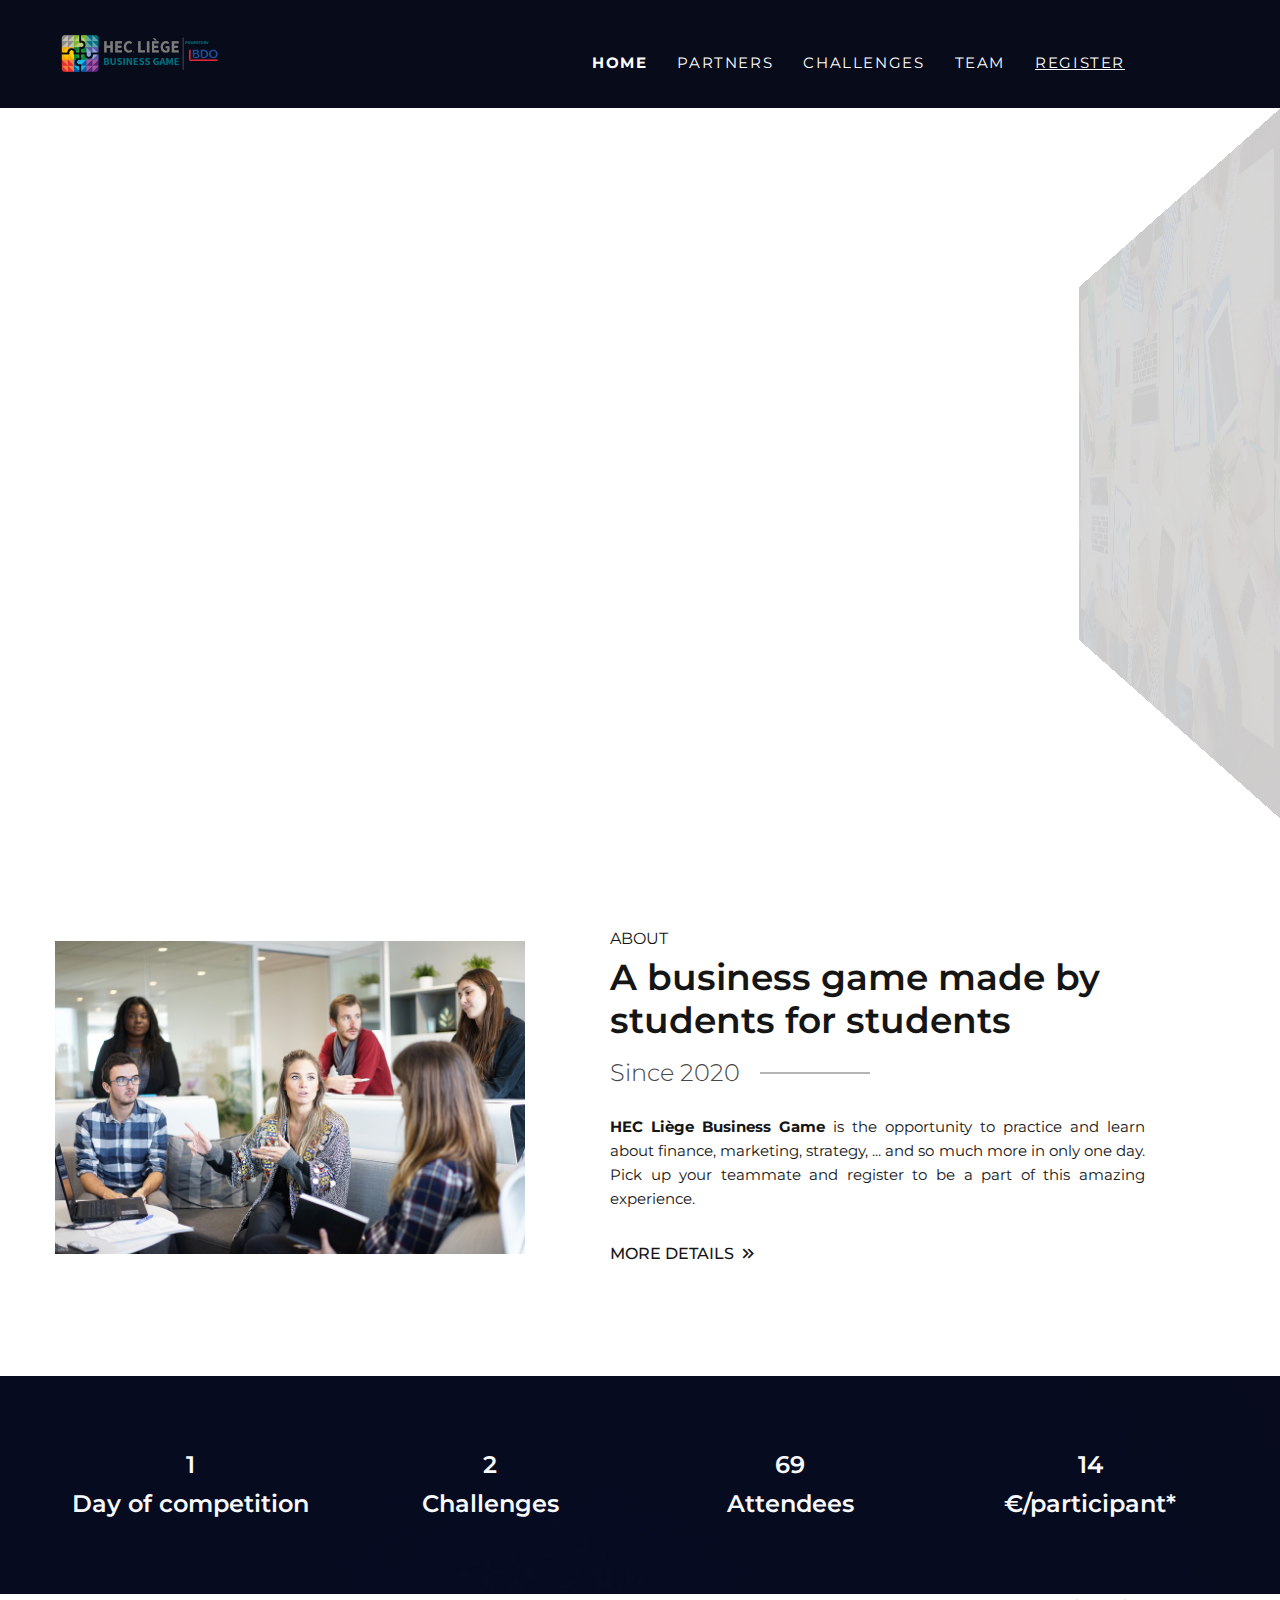
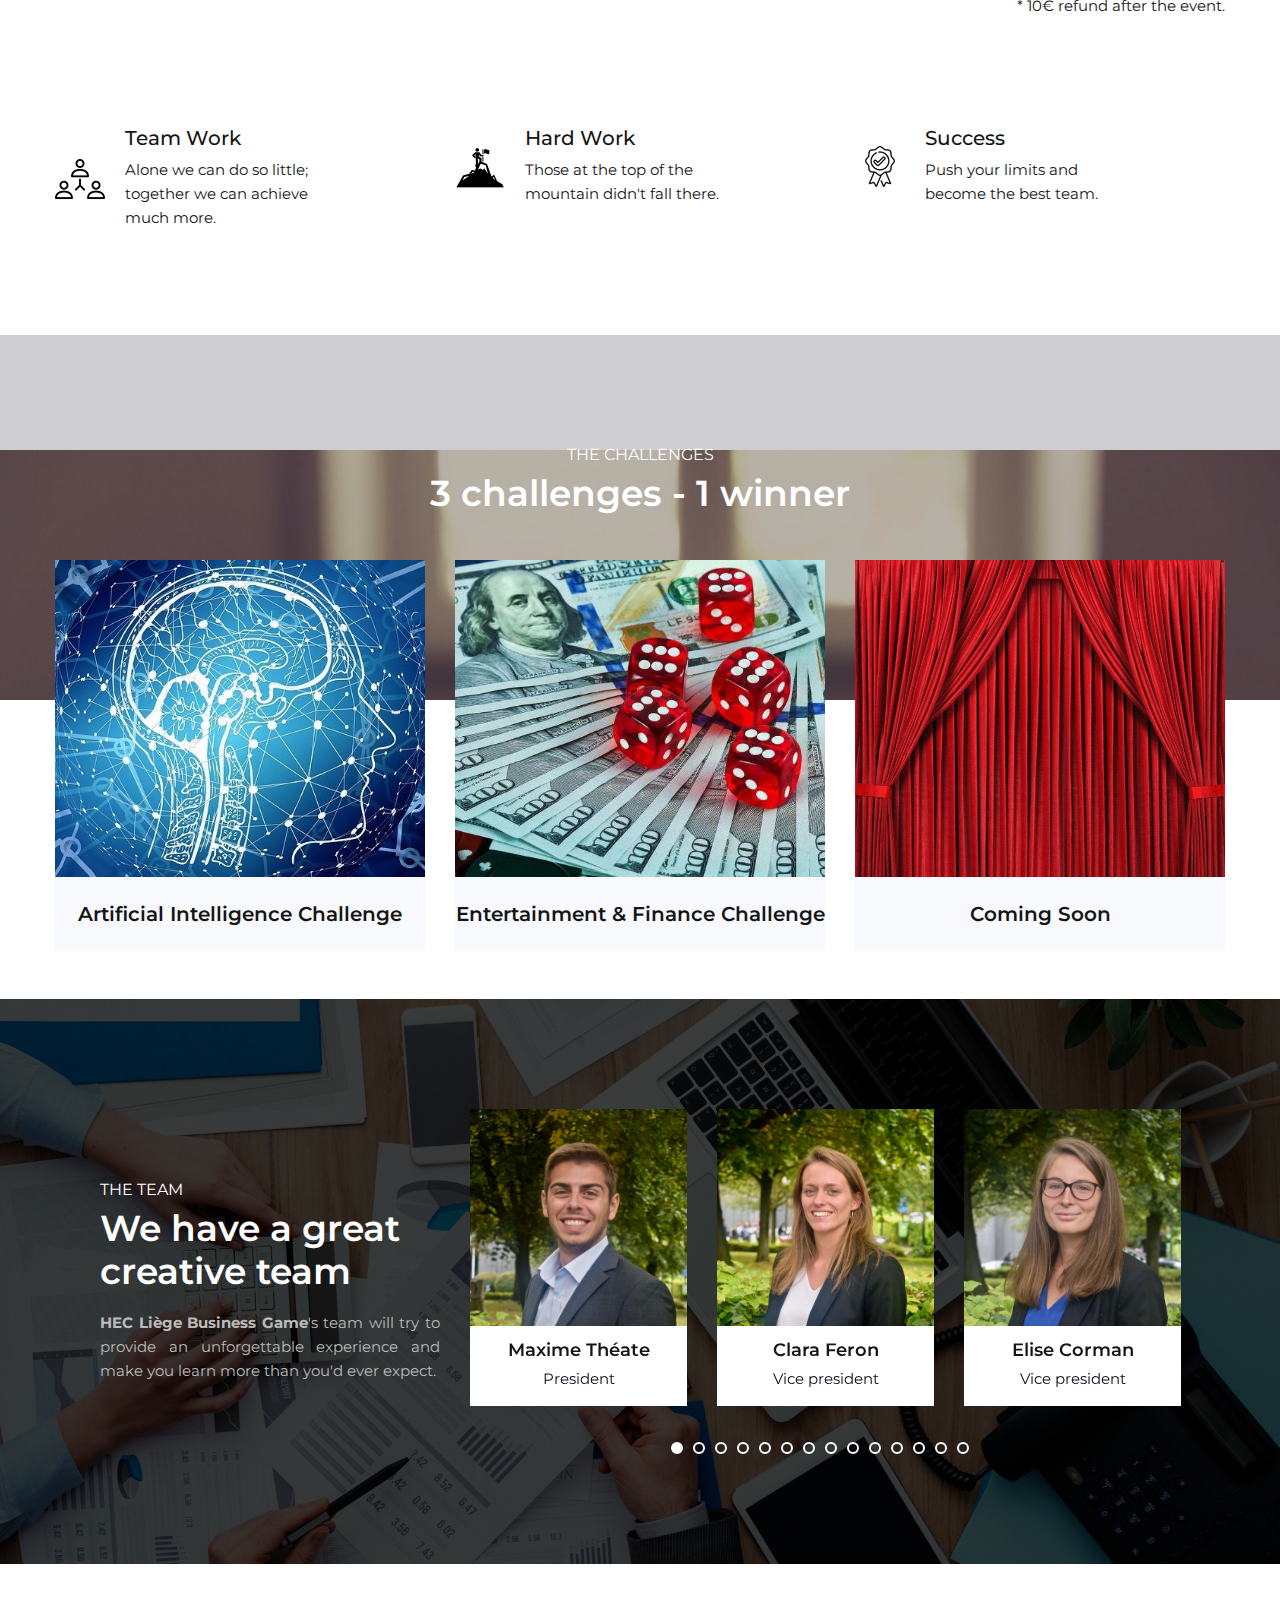
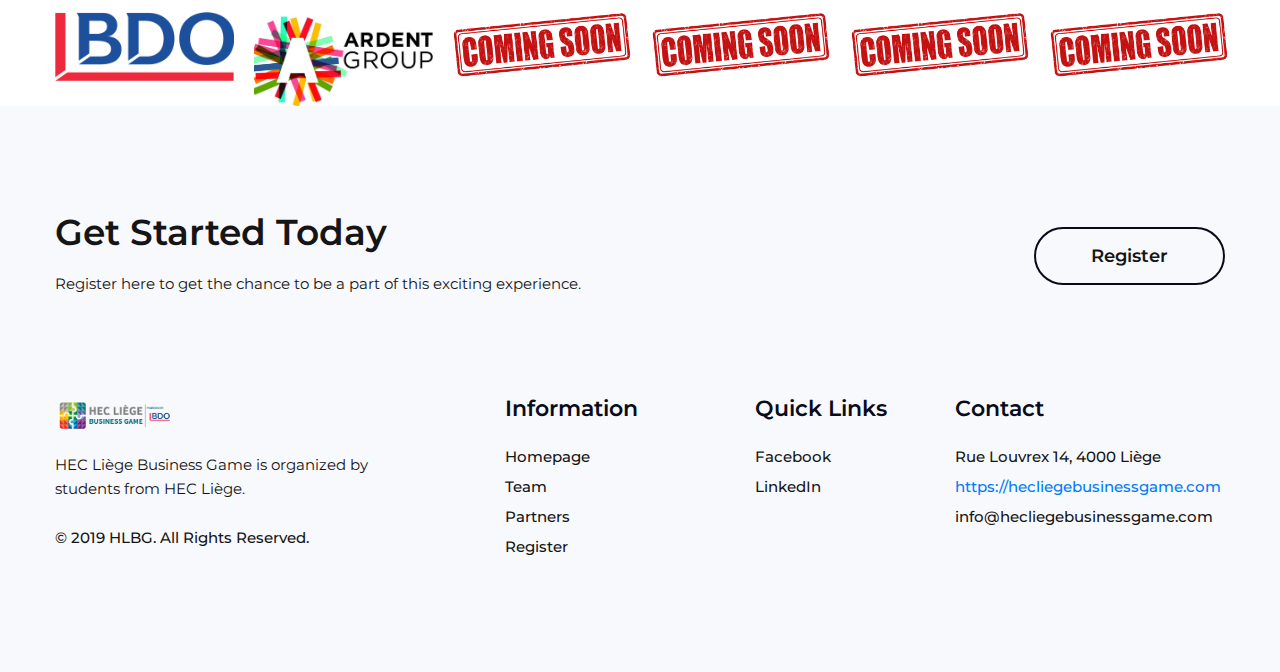
==== index.html @ faed9b4a "challenge added to homepage" ====
<!DOCTYPE html>
<html class="no-js" lang="zxx">

<head>
    <meta charset="utf-8">
    <meta http-equiv="X-UA-Compatible" content="IE=edge">
    <meta name="viewport" content="width=device-width, initial-scale=1.0"/>

    <title>HEC Liège Business Game</title>

    <!--== Favicon ==-->
    <link rel="shortcut icon" href="assets/img/favicon2.ico" type="image/x-icon"/>

    <!--== Google Fonts ==-->
    <link href="https://fonts.googleapis.com/css?family=Montserrat:300,400,400i,500,600,700" rel="stylesheet">

    <!--== All Animate CSS ==-->
    <link href="assets/css/animate.min.css" rel="stylesheet"/>
    <!--== All FontAwesome CSS ==-->
    <link href="assets/css/font-awesome.min.css" rel="stylesheet"/>
    <!--== All Material Icons CSS ==-->
    <link href="assets/css/materialdesignicons.min.css" rel="stylesheet"/>
    <!--== All Helper CSS ==-->
    <link href="assets/css/helper.min.css" rel="stylesheet"/>
    <!--== All Revolution CSS ==-->
    <link href="assets/css/settings.css" rel="stylesheet"/>
    <!--== All Slicknav CSS ==-->
    <link href="assets/css/slicknav.min.css" rel="stylesheet"/>
    <!--== All Timeline CSS ==-->
    <link href="assets/css/timeline.css" rel="stylesheet"/>
    <!--== All Slick Slider CSS ==-->
    <link href="assets/css/slick.min.css" rel="stylesheet"/>
    <!--== All BootStrap CSS ==-->
    <link href="assets/css/bootstrap.min.css" rel="stylesheet"/>
    <!--== Main Style CSS ==-->
    <link href="assets/css/style.min.css" rel="stylesheet"/>

    <!--[if lt IE 9]>
    <script src="//oss.maxcdn.com/html5shiv/3.7.2/html5shiv.min.js"></script>
    <script src="//oss.maxcdn.com/respond/1.4.2/respond.min.js"></script>
    <![endif]-->


</head>

<body>

<!--== Start Header Area Wrapper ==-->
<header class="header-area">
    <div class="container">
        <div class="row align-items-center">
            <div class="col-8 col-lg-2">
                <!-- Start Logo Area -->
                <div class="logo-area">
                    <a href="index.html"><img src="assets/img/hec.png" alt="HLBG-Logo"></a>
                </div>
                <!-- End Logo Area -->
            </div>

            <div class="col-lg-9 d-none d-lg-block">
                <!-- Start Navigation Area -->
                <div class="navigation-area mt-lg-3">
                    <ul class="main-menu nav">
                        <li class=""><a href="index.html"><strong>Home</strong></a>
                        </li>
                        <li class=""><a href="partners.html">Partners</a>
                        </li>
                        <li class=""><a href="challenges.html">Challenges</a>
                        </li>
                        <li class=""><a href="team.html">Team</a>
                        </li>
                        <li><a href="contact.html" ><u>Register</u></a></li>
                    </ul>
                </div>
                <!-- End Navigation Area -->
            </div>

            <div class="">
                 <!-- Start Header Action Area -->
                 <div class="header-action mt-lg-3 text-right">
                        <button class="btn-menu d-lg-none"><i class="fa fa-bars"></i></button>
                    </div>
                    <!-- End Header Action Area -->
           
            </div>
        </div>
    </div>
</header>
<!--== End Header Area Wrapper ==-->

<!--== Start Slider Area Wrapper ==-->
<div class="slider-area-wrapper">
    <div id="rev_slider_11_1_wrapper" class="rev_slider_wrapper fullwidthbanner-container" data-alias="business-classic"
         data-source="gallery">
        <div id="rev_slider_11_1" class="rev_slider fullwidthabanner" data-version="5.4.7">
            <ul>
                <!-- SLIDE  -->
                <li data-index="rs-27" data-transition="random-premium" data-slotamount="default" data-hideafterloop="0"
                    data-hideslideonmobile="off" data-easein="default" data-easeout="default" data-masterspeed="default"
                    data-thumb="assets/img/slider/01_thumb.jpg" data-rotate="0" data-saveperformance="off"
                    data-title="Slide">
                    <!-- MAIN IMAGE -->
                    <img src="assets/img/teamwork.jpg" alt="HLBG" data-bgposition="center center" data-bgfit="cover"
                         data-bgrepeat="no-repeat" data-bgparallax="15" class="rev-slidebg" data-no-retina>
                    <!-- LAYERS -->

                    <!-- LAYER NR. 1 -->
                    <div class="tp-caption tp-resizeme slide-heading text-white" data-x="['left','left','left','left']"
                         data-hoffset="['135','135','40','40']" data-y="['top','top','top','top']"
                         data-voffset="['250','204','200','201']" data-fontsize="['60','60','50','30']"
                         data-fontweight="['600']" data-lineheight="['70','70','60','40']"
                         data-width="['650','650','600','320']" data-height="none" data-whitespace="normal"
                         data-type="text" data-responsive_offset="on"
                         data-frames='[{"delay":10,"split":"lines","splitdelay":0.1,"speed":600,"split_direction":"forward","frame":"0","from":"x:50px;opacity:0;","to":"o:1;","ease":"Power3.easeInOut"},{"delay":"wait","speed":300,"frame":"999","to":"auto:auto;","ease":"Power3.easeInOut"}]'
                         data-textAlign="['left']">
                        HEC LIEGE BUSINESS GAME
                    </div>


                    <!-- LAYER NR. 2 -->

                    <div class="tp-caption tp-resizeme slide-txt text-white" data-x="['left','left','left','left']"
                    data-hoffset="['135','135','40','40']" data-y="['top','top','top','top']"
                    data-voffset="['400','370','370','300']" data-fontsize="['16','20','20','20']"
                    data-fontweight="['400','400','400','400']" data-width="['600','600','600','320']"
                    data-height="none" data-whitespace="normal" data-visibility="['on','on','on','on']"
                    data-type="text" data-responsive_offset="on"
                    data-frames='[{"delay":360,"split":"lines","splitdelay":0.1,"speed":500,"split_direction":"forward","frame":"0","from":"y:50px;opacity:0;","to":"o:1;","ease":"Power3.easeInOut"},{"delay":"wait","speed":300,"frame":"999","to":"opacity:0;","ease":"Power3.easeInOut"}]'
                    data-textAlign="['inherit','inherit','inherit','inherit']" data-paddingtop="[0,0,0,0]"
                    data-paddingright="[0,0,0,0]" data-paddingbottom="[0,0,0,0]" data-paddingleft="[0,0,0,0]">
                    <h4 class="text-white"> February 15th, 2020 </br> Rue Louvrex 14, 4000 Liège</h4>
                    </div>

                    <!-- LAYER NR. 3 -->
                    <div class="tp-caption Button-Outline-Secondary rev-btn" data-x="['left','left','left','left']"
                        data-hoffset="['135','135','45','40']" data-y="['top','top','top','top']"
                        data-voffset="['490','470','490','465']" data-width="none" data-height="none"
                        data-whitespace="nowrap" data-type="button" data-responsive_offset="on" data-responsive="off"
                        data-frames='[{"delay":650,"speed":500,"frame":"0","from":"y:50px;opacity:0;","to":"o:1;","ease":"Power3.easeInOut"},{"delay":"wait","speed":300,"frame":"999","to":"auto:auto;","ease":"Power3.easeInOut"},{"frame":"hover","speed":"350","ease":"Linear.easeNone","to":"o:1;rX:0;rY:0;rZ:0;z:0;","style":"c:rgba(255,255,255,1);bg:rgb(8, 11, 26);"}]'
                        data-textAlign="['center','center','center','center']" data-paddingtop="[0,0,0,0]"
                        data-paddingright="[40,40,40,30]" data-paddingbottom="[0,0,0,0]"
                        data-paddingleft="[40,40,40,30]"><a href="#about" class="stretched-link"></a>Learn More
                   </div>
            </li>

                <!-- SLIDE  -->
                <li data-index="rs-28" data-transition="slidingoverlayvertical,slidingoverlayleft,slideoverup"
                    data-slotamount="default,default,default" data-hideafterloop="0" data-hideslideonmobile="off"
                    data-easein="default,default,default" data-easeout="default,default,default"
                    data-masterspeed="default,default,default" data-thumb="assets/img/slider/02_thumb.jpg"
                    data-rotate="0,0,0" data-saveperformance="off" data-title="Slide">
                    <!-- MAIN IMAGE -->
                    <img src="assets/img/teamwork2.jpg" alt="HLBG" data-bgposition="center center" data-bgfit="cover"
                         data-bgrepeat="no-repeat" data-bgparallax="15" class="rev-slidebg" data-no-retina>

                    <!-- LAYER NR. 4 -->
                    <div class="tp-caption tp-resizeme slide-heading text-white" data-x="['left','left','left','left']"
                         data-hoffset="['135','135','40','40']" data-y="['top','top','top','top']"
                         data-voffset="['250','204','200','201']" data-fontsize="['60','60','50','30']"
                         data-fontweight="['600']" data-lineheight="['70','70','60','40']"
                         data-width="['650','650','600','320']" data-height="none" data-whitespace="normal"
                         data-type="text" data-responsive_offset="on"
                         data-frames='[{"delay":10,"split":"chars","splitdelay":0.1,"speed":1000,"split_direction":"forward","frame":"0","from":"x:-50px;opacity:0;","to":"o:1;","ease":"Power4.easeInOut"},{"delay":"wait","speed":300,"frame":"999","to":"auto:auto;","ease":"Power3.easeInOut"}]'
                         data-textAlign="['left']">
                        LEARNING <br> BY DOING
                    </div>

                    <!-- LAYER NR. 5 -->

                    <div class="tp-caption tp-resizeme slide-txt text-white" data-x="['left','left','left','left']"
                    data-hoffset="['135','135','40','40']" data-y="['top','top','top','top']"
                    data-voffset="['400','370','370','300']" data-fontsize="['16','20','20','20']"
                    data-fontweight="['400','400','400','400']" data-width="['600','600','600','320']"
                    data-height="none" data-whitespace="normal" data-visibility="['on','on','on','on']"
                    data-type="text" data-responsive_offset="on"
                    data-frames='[{"delay":360,"split":"lines","splitdelay":0.1,"speed":500,"split_direction":"forward","frame":"0","from":"y:50px;opacity:0;","to":"o:1;","ease":"Power3.easeInOut"},{"delay":"wait","speed":300,"frame":"999","to":"opacity:0;","ease":"Power3.easeInOut"}]'
                    data-textAlign="['inherit','inherit','inherit','inherit']" data-paddingtop="[0,0,0,0]"
                    data-paddingright="[0,0,0,0]" data-paddingbottom="[0,0,0,0]" data-paddingleft="[0,0,0,0]">
                    <h4 class="text-white">1 day of competition </br>3 challenges</h4>
               </div>


                    <!-- LAYER NR. 6 -->
                    <div class="tp-caption Button-Outline-Secondary rev-btn" data-x="['left','left','left','left']"
                         data-hoffset="['135','135','45','40']" data-y="['top','top','top','top']"
                         data-voffset="['490','470','490','465']" data-width="none" data-height="none"
                         data-whitespace="nowrap" data-type="button" data-responsive_offset="on" data-responsive="off"
                         data-frames='[{"delay":650,"speed":500,"frame":"0","from":"y:50px;opacity:0;","to":"o:1;","ease":"Power3.easeInOut"},{"delay":"wait","speed":300,"frame":"999","to":"auto:auto;","ease":"Power3.easeInOut"},{"frame":"hover","speed":"350","ease":"Linear.easeNone","to":"o:1;rX:0;rY:0;rZ:0;z:0;","style":"c:rgba(255,255,255,1);bg:rgb(8, 11, 26);"}]'
                         data-textAlign="['center','center','center','center']" data-paddingtop="[0,0,0,0]"
                         data-paddingright="[40,40,40,30]" data-paddingbottom="[0,0,0,0]"
                         data-paddingleft="[40,40,40,30]"><a href="#about" class="stretched-link"></a>Learn More
                    </div>
                </li>
            </ul>
            <div class="tp-bannertimer tp-bottom"></div>
        </div>
    </div>
</div>
<!--== End Slider Area Wrapper ==-->

<span class="anchor" id="about"></span>
<div class="section"></div>


<!--== Start About Area Wrapper ==-->
<div class="about-area-wrapper sm-top">
    <div class="container">
        <div class="row align-items-lg-center">
            <div class="col-md-6 col-lg-5">
                <figure class="about-thumb">
                    <img src="assets/img/business.jpg" alt="HLBG-About"/>
                </figure>
            </div>

            <div class="col-md-6 col-lg-7">
                <div class="about-content" id="about">
                    <h6>ABOUT</h6>
                    <h2>A business game made by students for students</h2>
                    <span class="about-since">Since 2020</span>
                    <p align="justify"><strong>HEC Liège Business Game</strong> is the opportunity to practice and learn about finance, marketing, strategy, ... 
                    and so much more in only one day. Pick up your teammate and register to be a part of this amazing experience.
                    </p>
                    <a href="challenges.html" class="btn-about">MORE DETAILS <i class="mdi mdi-chevron-double-right"></i></a>
                </div>
            </div>
        </div>
    </div>
</div>
<!--== End About Area Wrapper ==-->

<!--== Start Fun Fact Area Wrapper ==-->
<div class="fun-fact-area sm-top parallax" data-parallax-speed="0.10" data-bg="assets/img/blue.jpg">
    <div class="container">
        <div class="row mtn-40">
            <div class="col-6 col-md-3 text-center">
                <div class="counter-item">
                    <h2 class="counter-number"><span class="counter">1</span></h2>
                    <h6 class="counter-txt">Day of competition</h6>
                </div>
            </div>

            <div class="col-6 col-md-3 text-center">
                <div class="counter-item">
                    <h2 class="counter-number"><span class="counter">3</span></h2>
                    <h6 class="counter-txt">Challenges</h6>
                </div>
            </div>

            <div class="col-6 col-md-3 text-center">
                <div class="counter-item">
                    <h2 class="counter-number"><span class="counter">100</span></h2>
                    <h6 class="counter-txt">Attendees</h6>
                </div>
            </div>


            <div class="col-6 col-md-3 text-center">
                <div class="counter-item">
                    <h2 class="counter-number"><span class="counter">20</span></h2>
                    <h6 class="counter-txt">€/participant*</h6>
                </div>
            </div>
        </div>
    </div>
</div>
<!--== End Fun Fact Area Wrapper ==-->

<div class="container">
    <div align="right">
* 10€ refund after the event.
    </div>
</div>


<!--== Start Feature Area Wrapper ==-->
<div class="feature-area-wrapper sm-top">
    <div class="container">
        <div class="row mtn-sm-60 mtn-md-5">
            <div class="col-md-4">
                <div class="icon-box-item">
                    <div class="icon-box__icon">
                        <img src="assets/img/feature/01.png" alt="HLBG-Feature"/>
                    </div>
                    <div class="icon-box__info">
                        <h5>Team Work</h5>
                        <p>Alone we can do so little; together we can achieve much more.</p>
                    </div>
                </div>
            </div>

            <div class="col-md-4">
                <div class="icon-box-item">
                    <div class="icon-box__icon">
                        <img src="assets/img/feature/04.png" alt="HLBG-Feature"/>
                    </div>
                    <div class="icon-box__info">
                        <h5>Hard Work</h5>
                        <p>Those at the top of the mountain didn't fall there.</p>
                    </div>
                </div>
            </div>

            <div class="col-md-4">
                <div class="icon-box-item">
                    <div class="icon-box__icon">
                        <img src="assets/img/feature/02.png" alt="HLBG-Feature"/>
                    </div>
                    <div class="icon-box__info">
                        <h5>Success</h5>
                        <p>Push your limits and become the best team.</p>
                    </div>
                </div>
            </div>
        </div>
    </div>
</div>
<!--== End Feature Area Wrapper ==-->

<!--== Start Service Area Wrapper ==-->
<div class="service-area-wrapper sm-top-wt mb-5">
    <div class="service-area-top parallax" data-parallax-speed="1" data-bg="assets/img/coffee.jpg">
        <div class="container">
            <div class="row">
                <div class="col-lg-9 col-xl-9 m-auto text-center">
                    <div class="section-title section-title--light">
                        <h6>THE CHALLENGES</h6>
                        <h2 class="mb-0">3 challenges - 1 winner</h2>
                    </div>
                </div>
            </div>
        </div>
    </div>

    <div class="service-content-area">
        <div class="container">
            <div class="row mtn-30">
                <div class="col-sm-6 col-lg-4">
                    <!-- Start Service Item -->
                    <div class="service-item">
                        <figure class="service-thumb">
                            <a href="challenges.html#strategy"><img src="assets/img/AI_h.jpg" alt="HLBG-Challenge"/></a>

                            <figcaption class="service-txt">
                                <h5>Artificial Intelligence Challenge</h5>
                            </figcaption>
                        </figure>
                        <div class="service-content">
                            <div class="service-content-inner">
                                <h5><a href="challenges.html#strategy" class="stretched-link"></a>Artificial Intelligence Challenge</h5>
                                <p>Powered by</p>
                                <img src="assets/img/brand-logo/bdo.png" alt="lux"/>
                            </div>
                        </div>
                    </div>
                    <!-- End Service Item -->
                </div>

                <div class="col-sm-6 col-lg-4">
                    <!-- Start Service Item -->
                    <div class="service-item">
                        <figure class="service-thumb">
                            <a href="challenges.html#social"><img src="assets/img/gambling_h.jpg" alt="HLBG-Challenge"/></a>

                            <figcaption class="service-txt">
                                <h5>Entertainment & Finance Challenge</h5>
                            </figcaption>
                        </figure>

                        <div class="service-content">
                            <div class="service-content-inner">
                                <h5><a href="challenges.html#social" class="stretched-link">Entertainment & Finance Challenge</a></h5>
                                <p>Powered by</p>
                                <img src="assets/img/brand-logo/ardent.jpg" alt="ardent"/>
                            </div>
                        </div>
                    </div>
                    <!-- End Service Item -->
                </div>

                <div class="col-sm-6 col-lg-4">
                    <!-- Start Service Item -->
                    <div class="service-item">
                        <figure class="service-thumb">
                            <a href="challenges.html#online"><img src="assets/img/comso.jpg" alt="HLBG-challenge"/></a>

                            <figcaption class="service-txt">
                                <h5>Coming Soon</h5>
                            </figcaption>
                        </figure>

                        <div class="service-content">
                            <div class="service-content-inner">
                                <h5><a href="challenges.html#online" class="stretched-link">Coming Soon</a></h5>
                                <p>Powered by</p>
                                <img src="assets/img/brand-logo/coming.png" alt="bdo"/>                         
                           </div>
                        </div>
                    </div>
                    <!-- End Service Item -->
                </div>
            </div>
        </div>
    </div>
</div>
<!--== End Service Area Wrapper ==-->

<!--== Start Team Area Wrapper ==-->
<div class="team-area-wrapper bg-img sp-y" data-bg="assets/img/team/team.jpg">
    <div class="container-fluid">
        <div class="row align-items-center">
            <div class="col-lg-4">
                <div class="section-title section-title--light mb-lg-0">
                    <h6>The team</h6>
                    <h2>We have a great <br>creative team</h2>
                    <p align="justify"><strong>HEC Liège Business Game</strong>'s team will try to provide an unforgettable experience
                        and make you learn more than you'd ever expect.
                    </p>
                </div>
            </div>

            <div class="col-lg-8">
                <div class="team-content-wrap slick-dots--light mtn-md-5">
                    <div class="team-mem-item">
                        <figure class="member-pic">
                            <img src="assets/img/team/maxime_.jpeg" alt="HLBG Team"/>
                        </figure>
                        <div class="member-info">
                            <h5><a href="team.html" class="stretched-link">Maxime Théate</a></h5>
                            <span class="designation">President</span>
                        </div>
                    </div>

                    <div class="team-mem-item">
                        <figure class="member-pic">
                            <img src="assets/img/team/clara_.jpeg" alt="HLBG Team"/>
                        </figure>
                        <div class="member-info">
                            <h5><a href="team.html" class="stretched-link">Clara Feron</a></h5>
                            <span class="designation">Vice president</span>
                        </div>
                    </div>

                    <div class="team-mem-item">
                        <figure class="member-pic">
                            <img src="assets/img/team/elise_.jpeg" alt="HLBG Team"/>
                        </figure>
                        <div class="member-info">
                            <h5><a href="team.html" class="stretched-link">Elise Corman</a></h5>
                            <span class="designation">Vice president</span>
                        </div>
                    </div>

                    <div class="team-mem-item">
                        <figure class="member-pic">
                            <img src="assets/img/team/thomas_h.png" alt="HLBG Team"/>
                        </figure>
                        <div class="member-info">
                            <h5><a href="team.html" class="stretched-link">Thomas Henin</a></h5>
                            <span class="designation">Finance</span>
                        </div>
                    </div>

                    <div class="team-mem-item">
                        <figure class="member-pic">
                            <img src="assets/img/team/margot.jpeg" alt="HLBG Team"/>
                        </figure>
                        <div class="member-info">
                            <h5><a href="team.html" class="stretched-link">Margot Dalimier</a></h5>
                            <span class="designation">Communication</span>
                        </div>
                    </div>

                    <div class="team-mem-item">
                        <figure class="member-pic">
                            <img src="assets/img/team/valentin_.jpeg" alt="HLBG Team"/>
                        </figure>
                        <div class="member-info">
                            <h5><a href="team.html" class="stretched-link">Valentin Goffin</a></h5>
                            <span class="designation">IT & Web Developer</span>
                        </div>
                    </div>

                    <div class="team-mem-item">
                        <figure class="member-pic">
                            <img src="assets/img/team/thomas_L_.jpeg" alt="HLBG Team"/>
                        </figure>
                        <div class="member-info">
                            <h5><a href="team.html" class="stretched-link">Thomas Leclercq</a></h5>
                            <span class="designation">Partners and Sponsoring</span>
                        </div>
                    </div>

                    <div class="team-mem-item">
                        <figure class="member-pic">
                            <img src="assets/img/team/alodie_.jpeg" alt="HLBG Team"/>
                        </figure>
                        <div class="member-info">
                            <h5><a href="team.html" class="stretched-link">Alodie Wintgens</a></h5>
                            <span class="designation">Legal</span>
                        </div>
                    </div>

                    <div class="team-mem-item">
                        <figure class="member-pic">
                            <img src="assets/img/team/flore.jpg" alt="HLBG Team"/>
                        </figure>
                        <div class="member-info">
                            <h5><a href="team.html" class="stretched-link">Flore Lambert</a></h5>
                            <span class="designation">Marketing</span>
                        </div>
                    </div>

                    <div class="team-mem-item">
                        <figure class="member-pic">
                            <img src="assets/img/team/victor_.jpeg" alt="HLBG Team"/>
                        </figure>
                        <div class="member-info">
                            <h5><a href="team.html" class="stretched-link">Victor Delecloz</a></h5>
                            <span class="designation">Artistic</span>
                        </div>
                    </div>


                    <div class="team-mem-item">
                        <figure class="member-pic">
                            <img src="assets/img/team/thomas_w_.jpeg" alt="HLBG Team"/>
                        </figure>
                        <div class="member-info">
                            <h5><a href="team.html" class="stretched-link">Thomas Wintgens</a></h5>
                            <span class="designation">Logistic</span>
                        </div>
                    </div>

                    <div class="team-mem-item">
                        <figure class="member-pic">
                            <img src="assets/img/team/marise.jpeg" alt="HLBG Team"/>
                        </figure>
                        <div class="member-info">
                            <h5><a href="team.html" class="stretched-link">Marise Habib</a></h5>
                            <span class="designation">Challenge</span>
                        </div>
                    </div>

                    <div class="team-mem-item">
                        <figure class="member-pic">
                            <img src="assets/img/team/leopold.png" alt="HLBG Team"/>
                        </figure>
                        <div class="member-info">
                            <h5><a href="team.html" class="stretched-link">Léopold Weerts</a></h5>
                            <span class="designation">Challenge</span>
                        </div>
                    </div>

                    <div class="team-mem-item">
                        <figure class="member-pic">
                            <img src="assets/img/team/elisa_.jpeg" alt="HLBG Team"/>
                        </figure>
                        <div class="member-info">
                            <h5><a href="team.html" class="stretched-link">Elisa Crepin</a></h5>
                            <span class="designation">Challenge</span>
                        </div>
                    </div>


                </div>
            </div>
        </div>
    </div>
</div>
<!--== End Team Area Wrapper ==-->



<!--== Start Brand Logo Area Wrapper ==-->
<div class="brand-logo-area mt-5">
    <div class="container">
        <div class="row">
            <div class="col-12">
                <div class="brand-logo-content slick-row-20">
                    <div class="brand-logo-item"style="margin:10px padding:20px">
                        <a href="partners.html"><img src="assets/img/brand-logo/bdo.png" alt="bcg"/></a>
                    </div>

                    <div class="brand-logo-item"style="margin:10px padding:20px">
                        <a href="partners.html"><img src="assets/img/brand-logo/ardent.jpg" alt="rolandberger"/></a>
                    </div>

                    <div class="brand-logo-item"style="margin:10px padding:20px">
                        <a href="partners.html"><img src="assets/img/brand-logo/coming.png" alt="lux"/></a>
                    </div>

                    <div class="brand-logo-item"style="margin:10px padding:20px">
                        <a href="partners.html"><img src="assets/img/brand-logo/coming.png" alt="deloitte"/></a>
                    </div>

                    <div class="brand-logo-item"style="margin:10px padding:20px">
                        <a href="partners.html"><img src="assets/img/brand-logo/coming.png" alt="bdo"/></a>
                    </div>

                    <div class="brand-logo-item"style="margin:10px padding:20px">
                        <a href="partners.html"><img src="assets/img/brand-logo/coming.png" alt="coca"/></a>
                    </div>
                </div>
            </div>
        </div>
    </div>
</div>
<!--== End Brand Logo Area Wrapper ==-->

<!--== Start Footer Area Wrapper ==-->
<footer class="footer-area sp-y">
    <div class="footer-top-wrap">
        <div class="container">
            <div class="footer-top-content">
                <div class="row align-items-center">
                    <div class="col-md-8 col-lg-6">
                        <h2>Get Started Today</h2>
                        <p>Register here to get the chance to be a part of this exciting experience.</p>
                    </div>
                    <div class="col-md-4 col-lg-6 text-md-right mt-sm-25">
                        <a href="contact.html" class="btn-outline">Register</a>
                    </div>
                </div>
            </div>
        </div>
    </div>

    <div class="footer-widget-area sm-top-wt">
        <div class="container">
            <div class="row mtn-40">
                <div class="col-lg-4 order-4 order-lg-0">
                    <div class="widget-item">
                        <div class="about-widget">
                            <a href="index.html"><img src="assets/img/hec.png" width="5000" alt="Logo"/></a>
                            <p>HEC Liège Business Game is organized by students from HEC Liège.</p>

                            <div class="copyright-txt">
                                <p>&copy; 2019 HLBG. All Rights Reserved.</p>
                            </div>
                        </div>
                    </div>
                </div>

                <div class="col-md-4 col-lg-2 ml-auto">
                    <div class="widget-item">
                        <h4 class="widget-title">Information</h4>
                        <div class="widget-body">
                            <ul class="widget-list">
                                <li><a href="index.html">Homepage</a></li>
                                <li><a href="team.html">Team</a></li>
                                <li><a href="partners.html">Partners</a></li>
                                <li><a href="contact.html">Register</a></li>
                            </ul>
                        </div>
                    </div>
                </div>

                <div class="col-md-4 col-lg-2 ml-auto">
                    <div class="widget-item">
                        <h4 class="widget-title">Quick Links</h4>
                        <div class="widget-body">
                            <ul class="widget-list">
                                <li><a href="https://www.facebook.com/HEC-Liège-Business-Game-104709364340009/">Facebook</a></li>
                                <li><a href="https://www.linkedin.com/company/hec-liège-business-game/">LinkedIn</a></li>
                            </ul>
                        </div>
                    </div>
                </div>

                <div class="col-md-4 col-lg-3">
                    <div class="widget-item">
                        <h4 class="widget-title">Contact</h4>
                        <div class="widget-body">
                            <address>
                                Rue Louvrex 14, 4000 Liège <br>
                                <a href ="https://hecliegebusinessgame.com">https://hecliegebusinessgame.com </a><br>
                                info@hecliegebusinessgame.com
                            </address>
                        </div>
                    </div>
                </div>
            </div>
        </div>
    </div>
</footer>
<!--== End Footer Area Wrapper ==-->

<!-- Scroll Top Button -->
<button class="btn-scroll-top"><i class="mdi mdi-chevron-up"></i></button>



<!-- Start Off Canvas Menu Wrapper -->
<aside class="off-canvas-wrapper off-canvas-menu">
    <div class="off-canvas-overlay"></div>
    <div class="off-canvas-inner">
        <!-- Start Off Canvas Header -->
        <div class="close-btn">
            <button class="btn-close"><i class="mdi mdi-close"></i></button>
        </div>

        <!-- Start Off Canvas Content -->
        <div class="off-canvas-content">
            <div class="res-mobile-menu">

            </div>
        </div>
    </div>
</aside>
<!-- End Off Canvas Menu Wrapper -->


<!--=======================Javascript============================-->
<script src="assets/js/modernizr-3.6.0.min.js"></script>
<script src="assets/js/jquery-3.3.1.min.js"></script>
<script src="assets/js/jquery-migrate-1.2.1.min.js"></script>
<script src="assets/js/popper.min.js"></script>
<script src="assets/js/plugins/bootstrap.min.js"></script>
<script src="assets/js/plugins/waypoint.min.js"></script>
<script src="assets/js/plugins/counterup.min.js"></script>
<script src="assets/js/plugins/instafeed.min.js"></script>
<script src="assets/js/plugins/jquery.appear.js"></script>
<script src="assets/js/plugins/jquery.slicknav.min.js"></script>
<script src="assets/js/plugins/parallax.min.js"></script>
<script src="assets/js/plugins/slick.min.js"></script>

<!--=== Active Js ===-->
<script src="assets/js/active.min.js"></script>

<!-- REVOLUTION JS FILES -->
<script src="assets/js/revslider/jquery.themepunch.tools.min.js"></script>
<script src="assets/js/revslider/jquery.themepunch.revolution.min.js"></script>


<!-- SLIDER REVOLUTION 5.0 EXTENSIONS  (Load Extensions only on Local File Systems !  The following part can be removed on Server for On Demand Loading) -->
<script src="assets/js/revslider/extensions/revolution.extension.actions.min.js"></script>
<script src="assets/js/revslider/extensions/revolution.extension.carousel.min.js"></script>
<script src="assets/js/revslider/extensions/revolution.extension.kenburn.min.js"></script>
<script src="assets/js/revslider/extensions/revolution.extension.layeranimation.min.js"></script>
<script src="assets/js/revslider/extensions/revolution.extension.migration.min.js"></script>
<script src="assets/js/revslider/extensions/revolution.extension.navigation.min.js"></script>
<script src="assets/js/revslider/extensions/revolution.extension.parallax.min.js"></script>
<script src="assets/js/revslider/extensions/revolution.extension.slideanims.min.js"></script>
<script src="assets/js/revslider/extensions/revolution.extension.video.min.js"></script>

<!--=== REVOLUTION JS ===-->
<script src="assets/js/revslider/rev-active.js"></script>

</body>

</html>
---- assets/css/helper.min.css ----
.mt-5{margin-top:5px}.mt-10{margin-top:10px}.mt-15{margin-top:15px}.mt-20{margin-top:20px}.mt-25{margin-top:25px}.mt-30{margin-top:30px}.mt-35{margin-top:35px}.mt-40{margin-top:40px}.mt-45{margin-top:45px}.mt-50{margin-top:50px}.mt-55{margin-top:55px}.mt-60{margin-top:60px}.mt-65{margin-top:65px}.mt-70{margin-top:70px}.mt-75{margin-top:75px}.mt-80{margin-top:80px}.mt-85{margin-top:85px}.mt-90{margin-top:90px}.mt-95{margin-top:95px}.mt-100{margin-top:100px}@media only screen and (max-width:767.98px){.mt-sm-5{margin-top:5px}}@media only screen and (max-width:767.98px){.mt-sm-10{margin-top:10px}}@media only screen and (max-width:767.98px){.mt-sm-15{margin-top:15px}}@media only screen and (max-width:767.98px){.mt-sm-20{margin-top:20px}}@media only screen and (max-width:767.98px){.mt-sm-25{margin-top:25px}}@media only screen and (max-width:767.98px){.mt-sm-30{margin-top:30px}}@media only screen and (max-width:767.98px){.mt-sm-35{margin-top:35px}}@media only screen and (max-width:767.98px){.mt-sm-40{margin-top:40px}}@media only screen and (max-width:767.98px){.mt-sm-45{margin-top:45px}}@media only screen and (max-width:767.98px){.mt-sm-50{margin-top:50px}}@media only screen and (max-width:767.98px){.mt-sm-55{margin-top:55px}}@media only screen and (max-width:767.98px){.mt-sm-60{margin-top:60px}}@media only screen and (max-width:767.98px){.mt-sm-65{margin-top:65px}}@media only screen and (max-width:767.98px){.mt-sm-70{margin-top:70px}}@media only screen and (max-width:767.98px){.mt-sm-75{margin-top:75px}}@media only screen and (max-width:767.98px){.mt-sm-80{margin-top:80px}}@media only screen and (max-width:767.98px){.mt-sm-85{margin-top:85px}}@media only screen and (max-width:767.98px){.mt-sm-90{margin-top:90px}}@media only screen and (max-width:767.98px){.mt-sm-95{margin-top:95px}}@media only screen and (max-width:767.98px){.mt-sm-100{margin-top:100px}}@media only screen and (min-width:768px) and (max-width:991.98px){.mt-md-5{margin-top:5px}}@media only screen and (min-width:768px) and (max-width:991.98px){.mt-md-10{margin-top:10px}}@media only screen and (min-width:768px) and (max-width:991.98px){.mt-md-15{margin-top:15px}}@media only screen and (min-width:768px) and (max-width:991.98px){.mt-md-20{margin-top:20px}}@media only screen and (min-width:768px) and (max-width:991.98px){.mt-md-25{margin-top:25px}}@media only screen and (min-width:768px) and (max-width:991.98px){.mt-md-30{margin-top:30px}}@media only screen and (min-width:768px) and (max-width:991.98px){.mt-md-35{margin-top:35px}}@media only screen and (min-width:768px) and (max-width:991.98px){.mt-md-40{margin-top:40px}}@media only screen and (min-width:768px) and (max-width:991.98px){.mt-md-45{margin-top:45px}}@media only screen and (min-width:768px) and (max-width:991.98px){.mt-md-50{margin-top:50px}}@media only screen and (min-width:768px) and (max-width:991.98px){.mt-md-55{margin-top:55px}}@media only screen and (min-width:768px) and (max-width:991.98px){.mt-md-60{margin-top:60px}}@media only screen and (min-width:768px) and (max-width:991.98px){.mt-md-65{margin-top:65px}}@media only screen and (min-width:768px) and (max-width:991.98px){.mt-md-70{margin-top:70px}}@media only screen and (min-width:768px) and (max-width:991.98px){.mt-md-75{margin-top:75px}}@media only screen and (min-width:768px) and (max-width:991.98px){.mt-md-80{margin-top:80px}}@media only screen and (min-width:768px) and (max-width:991.98px){.mt-md-85{margin-top:85px}}@media only screen and (min-width:768px) and (max-width:991.98px){.mt-md-90{margin-top:90px}}@media only screen and (min-width:768px) and (max-width:991.98px){.mt-md-95{margin-top:95px}}@media only screen and (min-width:768px) and (max-width:991.98px){.mt-md-100{margin-top:100px}}.mtn-5{margin-top:-5px}.mtn-10{margin-top:-10px}.mtn-15{margin-top:-15px}.mtn-20{margin-top:-20px}.mtn-25{margin-top:-25px}.mtn-30{margin-top:-30px}.mtn-35{margin-top:-35px}.mtn-40{margin-top:-40px}.mtn-45{margin-top:-45px}.mtn-50{margin-top:-50px}.mtn-55{margin-top:-55px}.mtn-60{margin-top:-60px}.mtn-65{margin-top:-65px}.mtn-70{margin-top:-70px}.mtn-75{margin-top:-75px}.mtn-80{margin-top:-80px}.mtn-85{margin-top:-85px}.mtn-90{margin-top:-90px}.mtn-95{margin-top:-95px}.mtn-100{margin-top:-100px}@media only screen and (max-width:767.98px){.mtn-sm-5{margin-top:-5px}}@media only screen and (max-width:767.98px){.mtn-sm-10{margin-top:-10px}}@media only screen and (max-width:767.98px){.mtn-sm-15{margin-top:-15px}}@media only screen and (max-width:767.98px){.mtn-sm-20{margin-top:-20px}}@media only screen and (max-width:767.98px){.mtn-sm-25{margin-top:-25px}}@media only screen and (max-width:767.98px){.mtn-sm-30{margin-top:-30px}}@media only screen and (max-width:767.98px){.mtn-sm-35{margin-top:-35px}}@media only screen and (max-width:767.98px){.mtn-sm-40{margin-top:-40px}}@media only screen and (max-width:767.98px){.mtn-sm-45{margin-top:-45px}}@media only screen and (max-width:767.98px){.mtn-sm-50{margin-top:-50px}}@media only screen and (max-width:767.98px){.mtn-sm-55{margin-top:-55px}}@media only screen and (max-width:767.98px){.mtn-sm-60{margin-top:-60px}}@media only screen and (max-width:767.98px){.mtn-sm-65{margin-top:-65px}}@media only screen and (max-width:767.98px){.mtn-sm-70{margin-top:-70px}}@media only screen and (max-width:767.98px){.mtn-sm-75{margin-top:-75px}}@media only screen and (max-width:767.98px){.mtn-sm-80{margin-top:-80px}}@media only screen and (max-width:767.98px){.mtn-sm-85{margin-top:-85px}}@media only screen and (max-width:767.98px){.mtn-sm-90{margin-top:-90px}}@media only screen and (max-width:767.98px){.mtn-sm-95{margin-top:-95px}}@media only screen and (max-width:767.98px){.mtn-sm-100{margin-top:-100px}}@media only screen and (min-width:768px) and (max-width:991.98px){.mtn-md-5{margin-top:-5px}}@media only screen and (min-width:768px) and (max-width:991.98px){.mtn-md-10{margin-top:-10px}}@media only screen and (min-width:768px) and (max-width:991.98px){.mtn-md-15{margin-top:-15px}}@media only screen and (min-width:768px) and (max-width:991.98px){.mtn-md-20{margin-top:-20px}}@media only screen and (min-width:768px) and (max-width:991.98px){.mtn-md-25{margin-top:-25px}}@media only screen and (min-width:768px) and (max-width:991.98px){.mtn-md-30{margin-top:-30px}}@media only screen and (min-width:768px) and (max-width:991.98px){.mtn-md-35{margin-top:-35px}}@media only screen and (min-width:768px) and (max-width:991.98px){.mtn-md-40{margin-top:-40px}}@media only screen and (min-width:768px) and (max-width:991.98px){.mtn-md-45{margin-top:-45px}}@media only screen and (min-width:768px) and (max-width:991.98px){.mtn-md-50{margin-top:-50px}}@media only screen and (min-width:768px) and (max-width:991.98px){.mtn-md-55{margin-top:-55px}}@media only screen and (min-width:768px) and (max-width:991.98px){.mtn-md-60{margin-top:-60px}}@media only screen and (min-width:768px) and (max-width:991.98px){.mtn-md-65{margin-top:-65px}}@media only screen and (min-width:768px) and (max-width:991.98px){.mtn-md-70{margin-top:-70px}}@media only screen and (min-width:768px) and (max-width:991.98px){.mtn-md-75{margin-top:-75px}}@media only screen and (min-width:768px) and (max-width:991.98px){.mtn-md-80{margin-top:-80px}}@media only screen and (min-width:768px) and (max-width:991.98px){.mtn-md-85{margin-top:-85px}}@media only screen and (min-width:768px) and (max-width:991.98px){.mtn-md-90{margin-top:-90px}}@media only screen and (min-width:768px) and (max-width:991.98px){.mtn-md-95{margin-top:-95px}}@media only screen and (min-width:768px) and (max-width:991.98px){.mtn-md-100{margin-top:-100px}}.mb-5{margin-bottom:5px}.mb-10{margin-bottom:10px}.mb-15{margin-bottom:15px}.mb-20{margin-bottom:20px}.mb-25{margin-bottom:25px}.mb-30{margin-bottom:30px}.mb-35{margin-bottom:35px}.mb-40{margin-bottom:40px}.mb-45{margin-bottom:45px}.mb-50{margin-bottom:50px}.mb-55{margin-bottom:55px}.mb-60{margin-bottom:60px}.mb-65{margin-bottom:65px}.mb-70{margin-bottom:70px}.mb-75{margin-bottom:75px}.mb-80{margin-bottom:80px}.mb-85{margin-bottom:85px}.mb-90{margin-bottom:90px}.mb-95{margin-bottom:95px}.mb-100{margin-bottom:100px}@media only screen and (max-width:767.98px){.mb-sm-5{margin-bottom:5px}}@media only screen and (max-width:767.98px){.mb-sm-10{margin-bottom:10px}}@media only screen and (max-width:767.98px){.mb-sm-15{margin-bottom:15px}}@media only screen and (max-width:767.98px){.mb-sm-20{margin-bottom:20px}}@media only screen and (max-width:767.98px){.mb-sm-25{margin-bottom:25px}}@media only screen and (max-width:767.98px){.mb-sm-30{margin-bottom:30px}}@media only screen and (max-width:767.98px){.mb-sm-35{margin-bottom:35px}}@media only screen and (max-width:767.98px){.mb-sm-40{margin-bottom:40px}}@media only screen and (max-width:767.98px){.mb-sm-45{margin-bottom:45px}}@media only screen and (max-width:767.98px){.mb-sm-50{margin-bottom:50px}}@media only screen and (max-width:767.98px){.mb-sm-55{margin-bottom:55px}}@media only screen and (max-width:767.98px){.mb-sm-60{margin-bottom:60px}}@media only screen and (max-width:767.98px){.mb-sm-65{margin-bottom:65px}}@media only screen and (max-width:767.98px){.mb-sm-70{margin-bottom:70px}}@media only screen and (max-width:767.98px){.mb-sm-75{margin-bottom:75px}}@media only screen and (max-width:767.98px){.mb-sm-80{margin-bottom:80px}}@media only screen and (max-width:767.98px){.mb-sm-85{margin-bottom:85px}}@media only screen and (max-width:767.98px){.mb-sm-90{margin-bottom:90px}}@media only screen and (max-width:767.98px){.mb-sm-95{margin-bottom:95px}}@media only screen and (max-width:767.98px){.mb-sm-100{margin-bottom:100px}}@media only screen and (min-width:768px) and (max-width:991.98px){.mb-md-5{margin-bottom:5px}}@media only screen and (min-width:768px) and (max-width:991.98px){.mb-md-10{margin-bottom:10px}}@media only screen and (min-width:768px) and (max-width:991.98px){.mb-md-15{margin-bottom:15px}}@media only screen and (min-width:768px) and (max-width:991.98px){.mb-md-20{margin-bottom:20px}}@media only screen and (min-width:768px) and (max-width:991.98px){.mb-md-25{margin-bottom:25px}}@media only screen and (min-width:768px) and (max-width:991.98px){.mb-md-30{margin-bottom:30px}}@media only screen and (min-width:768px) and (max-width:991.98px){.mb-md-35{margin-bottom:35px}}@media only screen and (min-width:768px) and (max-width:991.98px){.mb-md-40{margin-bottom:40px}}@media only screen and (min-width:768px) and (max-width:991.98px){.mb-md-45{margin-bottom:45px}}@media only screen and (min-width:768px) and (max-width:991.98px){.mb-md-50{margin-bottom:50px}}@media only screen and (min-width:768px) and (max-width:991.98px){.mb-md-55{margin-bottom:55px}}@media only screen and (min-width:768px) and (max-width:991.98px){.mb-md-60{margin-bottom:60px}}@media only screen and (min-width:768px) and (max-width:991.98px){.mb-md-65{margin-bottom:65px}}@media only screen and (min-width:768px) and (max-width:991.98px){.mb-md-70{margin-bottom:70px}}@media only screen and (min-width:768px) and (max-width:991.98px){.mb-md-75{margin-bottom:75px}}@media only screen and (min-width:768px) and (max-width:991.98px){.mb-md-80{margin-bottom:80px}}@media only screen and (min-width:768px) and (max-width:991.98px){.mb-md-85{margin-bottom:85px}}@media only screen and (min-width:768px) and (max-width:991.98px){.mb-md-90{margin-bottom:90px}}@media only screen and (min-width:768px) and (max-width:991.98px){.mb-md-95{margin-bottom:95px}}@media only screen and (min-width:768px) and (max-width:991.98px){.mb-md-100{margin-bottom:100px}}
---- assets/css/settings.css ----
/*-----------------------------------------------------------------------------

-	Revolution Slider 5.0 Default Style Settings -

Screen Stylesheet

version:   	5.4.5
date:      	15/05/17
author:		themepunch
email:     	info@themepunch.com
website:   	http://www.themepunch.com
-----------------------------------------------------------------------------*/
#debungcontrolls,.debugtimeline{width:100%;box-sizing:border-box}.rev_column,.rev_column .tp-parallax-wrap,.tp-svg-layer svg{vertical-align:top}#debungcontrolls{z-index:100000;position:fixed;bottom:0;height:auto;background:rgba(0,0,0,.6);padding:10px}.debugtimeline{height:10px;position:relative;margin-bottom:3px;display:none;white-space:nowrap}.debugtimeline:hover{height:15px}.the_timeline_tester{background:#e74c3c;position:absolute;top:0;left:0;height:100%;width:0}.rs-go-fullscreen{position:fixed!important;width:100%!important;height:100%!important;top:0!important;left:0!important;z-index:9999999!important;background:#fff!important}.debugtimeline.tl_slide .the_timeline_tester{background:#f39c12}.debugtimeline.tl_frame .the_timeline_tester{background:#3498db}.debugtimline_txt{color:#fff;font-weight:400;font-size:7px;position:absolute;left:10px;top:0;white-space:nowrap;line-height:10px}.rtl{direction:rtl}@font-face{font-family:revicons;src:url(../fonts/revicons.eot?5510888);src:url(../fonts/revicons.eot?5510888#iefix) format('embedded-opentype'),url(../fonts/revicons.woff?5510888) format('woff'),url(../fonts/revicons.ttf?5510888) format('truetype'),url(../fonts/revicons.svg?5510888#revicons) format('svg');font-weight:400;font-style:normal}[class*=" revicon-"]:before,[class^=revicon-]:before{font-family:revicons;font-style:normal;font-weight:400;speak:none;display:inline-block;text-decoration:inherit;width:1em;margin-right:.2em;text-align:center;font-variant:normal;text-transform:none;line-height:1em;margin-left:.2em}.revicon-search-1:before{content:'\e802'}.revicon-pencil-1:before{content:'\e831'}.revicon-picture-1:before{content:'\e803'}.revicon-cancel:before{content:'\e80a'}.revicon-info-circled:before{content:'\e80f'}.revicon-trash:before{content:'\e801'}.revicon-left-dir:before{content:'\e817'}.revicon-right-dir:before{content:'\e818'}.revicon-down-open:before{content:'\e83b'}.revicon-left-open:before{content:'\e819'}.revicon-right-open:before{content:'\e81a'}.revicon-angle-left:before{content:'\e820'}.revicon-angle-right:before{content:'\e81d'}.revicon-left-big:before{content:'\e81f'}.revicon-right-big:before{content:'\e81e'}.revicon-magic:before{content:'\e807'}.revicon-picture:before{content:'\e800'}.revicon-export:before{content:'\e80b'}.revicon-cog:before{content:'\e832'}.revicon-login:before{content:'\e833'}.revicon-logout:before{content:'\e834'}.revicon-video:before{content:'\e805'}.revicon-arrow-combo:before{content:'\e827'}.revicon-left-open-1:before{content:'\e82a'}.revicon-right-open-1:before{content:'\e82b'}.revicon-left-open-mini:before{content:'\e822'}.revicon-right-open-mini:before{content:'\e823'}.revicon-left-open-big:before{content:'\e824'}.revicon-right-open-big:before{content:'\e825'}.revicon-left:before{content:'\e836'}.revicon-right:before{content:'\e826'}.revicon-ccw:before{content:'\e808'}.revicon-arrows-ccw:before{content:'\e806'}.revicon-palette:before{content:'\e829'}.revicon-list-add:before{content:'\e80c'}.revicon-doc:before{content:'\e809'}.revicon-left-open-outline:before{content:'\e82e'}.revicon-left-open-2:before{content:'\e82c'}.revicon-right-open-outline:before{content:'\e82f'}.revicon-right-open-2:before{content:'\e82d'}.revicon-equalizer:before{content:'\e83a'}.revicon-layers-alt:before{content:'\e804'}.revicon-popup:before{content:'\e828'}.rev_slider_wrapper{position:relative;z-index:0;width:100%}.rev_slider{position:relative;overflow:visible}.entry-content .rev_slider a,.rev_slider a{box-shadow:none}.tp-overflow-hidden{overflow:hidden!important}.group_ov_hidden{overflow:hidden}.rev_slider img,.tp-simpleresponsive img{max-width:none!important;transition:none;margin:0;padding:0;border:none}.rev_slider .no-slides-text{font-weight:700;text-align:center;padding-top:80px}.rev_slider>ul,.rev_slider>ul>li,.rev_slider>ul>li:before,.rev_slider_wrapper>ul,.tp-revslider-mainul>li,.tp-revslider-mainul>li:before,.tp-simpleresponsive>ul,.tp-simpleresponsive>ul>li,.tp-simpleresponsive>ul>li:before{list-style:none!important;position:absolute;margin:0!important;padding:0!important;overflow-x:visible;overflow-y:visible;background-image:none;background-position:0 0;text-indent:0;top:0;left:0}.rev_slider>ul>li,.rev_slider>ul>li:before,.tp-revslider-mainul>li,.tp-revslider-mainul>li:before,.tp-simpleresponsive>ul>li,.tp-simpleresponsive>ul>li:before{visibility:hidden}.tp-revslider-mainul,.tp-revslider-slidesli{padding:0!important;margin:0!important;list-style:none!important}.fullscreen-container,.fullwidthbanner-container{padding:0;position:relative}.rev_slider li.tp-revslider-slidesli{position:absolute!important}.tp-caption .rs-untoggled-content{display:block}.tp-caption .rs-toggled-content{display:none}.rs-toggle-content-active.tp-caption .rs-toggled-content{display:block}.rs-toggle-content-active.tp-caption .rs-untoggled-content{display:none}.rev_slider .caption,.rev_slider .tp-caption{position:relative;visibility:hidden;white-space:nowrap;display:block;-webkit-font-smoothing:antialiased!important;z-index:1}.rev_slider .caption,.rev_slider .tp-caption,.tp-simpleresponsive img{-moz-user-select:none;-khtml-user-select:none;-webkit-user-select:none;-o-user-select:none}.rev_slider .tp-mask-wrap .tp-caption,.rev_slider .tp-mask-wrap :last-child,.wpb_text_column .rev_slider .tp-mask-wrap .tp-caption,.wpb_text_column .rev_slider .tp-mask-wrap :last-child{margin-bottom:0}.tp-svg-layer svg{width:100%;height:100%;position:relative}.tp-carousel-wrapper{cursor:url(openhand.cur),move}.tp-carousel-wrapper.dragged{cursor:url(closedhand.cur),move}.tp_inner_padding{box-sizing:border-box;max-height:none!important}.tp-caption.tp-layer-selectable{-moz-user-select:all;-khtml-user-select:all;-webkit-user-select:all;-o-user-select:all}.tp-caption.tp-hidden-caption,.tp-forcenotvisible,.tp-hide-revslider,.tp-parallax-wrap.tp-hidden-caption{visibility:hidden!important;display:none!important}.rev_slider audio,.rev_slider embed,.rev_slider iframe,.rev_slider object,.rev_slider video{max-width:none!important}.tp-element-background{position:absolute;top:0;left:0;width:100%;height:100%;z-index:0}.tp-blockmask,.tp-blockmask_in,.tp-blockmask_out{position:absolute;top:0;left:0;width:100%;height:100%;background:#fff;z-index:1000;transform:scaleX(0) scaleY(0)}.tp-parallax-wrap{transform-style:preserve-3d}.rev_row_zone{position:absolute;width:100%;left:0;box-sizing:border-box;min-height:50px;font-size:0}.rev_column_inner,.rev_slider .tp-caption.rev_row{position:relative;width:100%!important;box-sizing:border-box}.rev_row_zone_top{top:0}.rev_row_zone_middle{top:50%;transform:translateY(-50%)}.rev_row_zone_bottom{bottom:0}.rev_slider .tp-caption.rev_row{display:table;table-layout:fixed;vertical-align:top;height:auto!important;font-size:0}.rev_column{display:table-cell;position:relative;height:auto;box-sizing:border-box;font-size:0}.rev_column_inner{display:block;height:auto!important;white-space:normal!important}.rev_column_bg{width:100%;height:100%;position:absolute;top:0;left:0;z-index:0;box-sizing:border-box;background-clip:content-box;border:0 solid transparent}.tp-caption .backcorner,.tp-caption .backcornertop,.tp-caption .frontcorner,.tp-caption .frontcornertop{height:0;top:0;width:0;position:absolute}.rev_column_inner .tp-loop-wrap,.rev_column_inner .tp-mask-wrap,.rev_column_inner .tp-parallax-wrap{text-align:inherit}.rev_column_inner .tp-mask-wrap{display:inline-block}.rev_column_inner .tp-parallax-wrap,.rev_column_inner .tp-parallax-wrap .tp-loop-wrap,.rev_column_inner .tp-parallax-wrap .tp-mask-wrap{position:relative!important;left:auto!important;top:auto!important;line-height:0}.tp-video-play-button,.tp-video-play-button i{line-height:50px!important;vertical-align:top;text-align:center}.rev_column_inner .rev_layer_in_column,.rev_column_inner .tp-parallax-wrap,.rev_column_inner .tp-parallax-wrap .tp-loop-wrap,.rev_column_inner .tp-parallax-wrap .tp-mask-wrap{vertical-align:top}.rev_break_columns{display:block!important}.rev_break_columns .tp-parallax-wrap.rev_column{display:block!important;width:100%!important}.fullwidthbanner-container{overflow:hidden}.fullwidthbanner-container .fullwidthabanner{width:100%;position:relative}.tp-static-layers{position:absolute;z-index:101;top:0;left:0}.tp-caption .frontcorner{border-left:40px solid transparent;border-right:0 solid transparent;border-top:40px solid #00A8FF;left:-40px}.tp-caption .backcorner{border-left:0 solid transparent;border-right:40px solid transparent;border-bottom:40px solid #00A8FF;right:0}.tp-caption .frontcornertop{border-left:40px solid transparent;border-right:0 solid transparent;border-bottom:40px solid #00A8FF;left:-40px}.tp-caption .backcornertop{border-left:0 solid transparent;border-right:40px solid transparent;border-top:40px solid #00A8FF;right:0}.tp-layer-inner-rotation{position:relative!important}img.tp-slider-alternative-image{width:100%;height:auto}.caption.fullscreenvideo,.rs-background-video-layer,.tp-caption.coverscreenvideo,.tp-caption.fullscreenvideo{width:100%;height:100%;top:0;left:0;position:absolute}.noFilterClass{filter:none!important}.rs-background-video-layer{visibility:hidden;z-index:0}.caption.fullscreenvideo audio,.caption.fullscreenvideo iframe,.caption.fullscreenvideo video,.tp-caption.fullscreenvideo iframe,.tp-caption.fullscreenvideo iframe audio,.tp-caption.fullscreenvideo iframe video{width:100%!important;height:100%!important;display:none}.fullcoveredvideo audio,.fullscreenvideo audio .fullcoveredvideo video,.fullscreenvideo video{background:#000}.fullcoveredvideo .tp-poster{background-position:center center;background-size:cover;width:100%;height:100%;top:0;left:0}.videoisplaying .html5vid .tp-poster{display:none}.tp-video-play-button{background:#000;background:rgba(0,0,0,.3);border-radius:5px;position:absolute;top:50%;left:50%;color:#FFF;margin-top:-25px;margin-left:-25px;cursor:pointer;width:50px;height:50px;box-sizing:border-box;display:inline-block;z-index:4;opacity:0;transition:opacity .3s ease-out!important}.tp-audio-html5 .tp-video-play-button,.tp-hiddenaudio{display:none!important}.tp-caption .html5vid{width:100%!important;height:100%!important}.tp-video-play-button i{width:50px;height:50px;display:inline-block;font-size:40px!important}.rs-fullvideo-cover,.tp-dottedoverlay,.tp-shadowcover{height:100%;top:0;left:0;position:absolute}.tp-caption:hover .tp-video-play-button{opacity:1;display:block}.tp-caption .tp-revstop{display:none;border-left:5px solid #fff!important;border-right:5px solid #fff!important;margin-top:15px!important;line-height:20px!important;vertical-align:top;font-size:25px!important}.tp-seek-bar,.tp-video-button,.tp-volume-bar{outline:0;line-height:12px;margin:0;cursor:pointer}.videoisplaying .revicon-right-dir{display:none}.videoisplaying .tp-revstop{display:inline-block}.videoisplaying .tp-video-play-button{display:none}.fullcoveredvideo .tp-video-play-button{display:none!important}.fullscreenvideo .fullscreenvideo audio,.fullscreenvideo .fullscreenvideo video{object-fit:contain!important}.fullscreenvideo .fullcoveredvideo audio,.fullscreenvideo .fullcoveredvideo video{object-fit:cover!important}.tp-video-controls{position:absolute;bottom:0;left:0;right:0;padding:5px;opacity:0;transition:opacity .3s;background-image:linear-gradient(to bottom,#000 13%,#323232 100%);display:table;max-width:100%;overflow:hidden;box-sizing:border-box}.rev-btn.rev-hiddenicon i,.rev-btn.rev-withicon i{transition:all .2s ease-out!important;font-size:15px}.tp-caption:hover .tp-video-controls{opacity:.9}.tp-video-button{background:rgba(0,0,0,.5);border:0;border-radius:3px;font-size:12px;color:#fff;padding:0}.tp-video-button:hover{cursor:pointer}.tp-video-button-wrap,.tp-video-seek-bar-wrap,.tp-video-vol-bar-wrap{padding:0 5px;display:table-cell;vertical-align:middle}.tp-video-seek-bar-wrap{width:80%}.tp-video-vol-bar-wrap{width:20%}.tp-seek-bar,.tp-volume-bar{width:100%;padding:0}.rs-fullvideo-cover{width:100%;background:0 0;z-index:5}.disabled_lc .tp-video-play-button,.rs-background-video-layer audio::-webkit-media-controls,.rs-background-video-layer video::-webkit-media-controls,.rs-background-video-layer video::-webkit-media-controls-start-playback-button{display:none!important}.tp-audio-html5 .tp-video-controls{opacity:1!important;visibility:visible!important}.tp-dottedoverlay{background-repeat:repeat;width:100%;z-index:3}.tp-dottedoverlay.twoxtwo{background:url(../assets/gridtile.png)}.tp-dottedoverlay.twoxtwowhite{background:url(../assets/gridtile_white.png)}.tp-dottedoverlay.threexthree{background:url(../assets/gridtile_3x3.png)}.tp-dottedoverlay.threexthreewhite{background:url(../assets/gridtile_3x3_white.png)}.tp-shadowcover{width:100%;background:#fff;z-index:-1}.tp-shadow1{box-shadow:0 10px 6px -6px rgba(0,0,0,.8)}.tp-shadow2:after,.tp-shadow2:before,.tp-shadow3:before,.tp-shadow4:after{z-index:-2;position:absolute;content:"";bottom:10px;left:10px;width:50%;top:85%;max-width:300px;background:0 0;box-shadow:0 15px 10px rgba(0,0,0,.8);transform:rotate(-3deg)}.tp-shadow2:after,.tp-shadow4:after{transform:rotate(3deg);right:10px;left:auto}.tp-shadow5{position:relative;box-shadow:0 1px 4px rgba(0,0,0,.3),0 0 40px rgba(0,0,0,.1) inset}.tp-shadow5:after,.tp-shadow5:before{content:"";position:absolute;z-index:-2;box-shadow:0 0 25px 0 rgba(0,0,0,.6);top:30%;bottom:0;left:20px;right:20px;border-radius:100px/20px}.tp-button{padding:6px 13px 5px;border-radius:3px;height:30px;cursor:pointer;color:#fff!important;text-shadow:0 1px 1px rgba(0,0,0,.6)!important;font-size:15px;line-height:45px!important;font-family:arial,sans-serif;font-weight:700;letter-spacing:-1px;text-decoration:none}.tp-button.big{color:#fff;text-shadow:0 1px 1px rgba(0,0,0,.6);font-weight:700;padding:9px 20px;font-size:19px;line-height:57px!important}.purchase:hover,.tp-button.big:hover,.tp-button:hover{background-position:bottom,15px 11px}.purchase.green,.purchase:hover.green,.tp-button.green,.tp-button:hover.green{background-color:#21a117;box-shadow:0 3px 0 0 #104d0b}.purchase.blue,.purchase:hover.blue,.tp-button.blue,.tp-button:hover.blue{background-color:#1d78cb;box-shadow:0 3px 0 0 #0f3e68}.purchase.red,.purchase:hover.red,.tp-button.red,.tp-button:hover.red{background-color:#cb1d1d;box-shadow:0 3px 0 0 #7c1212}.purchase.orange,.purchase:hover.orange,.tp-button.orange,.tp-button:hover.orange{background-color:#f70;box-shadow:0 3px 0 0 #a34c00}.purchase.darkgrey,.purchase:hover.darkgrey,.tp-button.darkgrey,.tp-button.grey,.tp-button:hover.darkgrey,.tp-button:hover.grey{background-color:#555;box-shadow:0 3px 0 0 #222}.purchase.lightgrey,.purchase:hover.lightgrey,.tp-button.lightgrey,.tp-button:hover.lightgrey{background-color:#888;box-shadow:0 3px 0 0 #555}.rev-btn,.rev-btn:visited{outline:0!important;box-shadow:none!important;text-decoration:none!important;line-height:44px;font-size:17px;font-weight:500;padding:12px 35px;box-sizing:border-box;font-family:Roboto,sans-serif;cursor:pointer}.rev-btn.rev-uppercase,.rev-btn.rev-uppercase:visited{text-transform:uppercase;letter-spacing:1px;font-size:15px;font-weight:900}.rev-btn.rev-withicon i{font-weight:400;position:relative;top:0;margin-left:10px!important}.rev-btn.rev-hiddenicon i{font-weight:400;position:relative;top:0;opacity:0;margin-left:0!important;width:0!important}.rev-btn.rev-hiddenicon:hover i{opacity:1!important;margin-left:10px!important;width:auto!important}.rev-btn.rev-medium,.rev-btn.rev-medium:visited{line-height:36px;font-size:14px;padding:10px 30px}.rev-btn.rev-medium.rev-hiddenicon i,.rev-btn.rev-medium.rev-withicon i{font-size:14px;top:0}.rev-btn.rev-small,.rev-btn.rev-small:visited{line-height:28px;font-size:12px;padding:7px 20px}.rev-btn.rev-small.rev-hiddenicon i,.rev-btn.rev-small.rev-withicon i{font-size:12px;top:0}.rev-maxround{border-radius:30px}.rev-minround{border-radius:3px}.rev-burger{position:relative;width:60px;height:60px;box-sizing:border-box;padding:22px 0 0 14px;border-radius:50%;border:1px solid rgba(51,51,51,.25);-webkit-tap-highlight-color:transparent;cursor:pointer}.rev-burger span{display:block;width:30px;height:3px;background:#333;transition:.7s;pointer-events:none;transform-style:flat!important}.rev-burger.revb-white span,.rev-burger.revb-whitenoborder span{background:#fff}.rev-burger span:nth-child(2){margin:3px 0}#dialog_addbutton .rev-burger:hover :first-child,.open .rev-burger :first-child,.open.rev-burger :first-child{transform:translateY(6px) rotate(-45deg)}#dialog_addbutton .rev-burger:hover :nth-child(2),.open .rev-burger :nth-child(2),.open.rev-burger :nth-child(2){transform:rotate(-45deg);opacity:0}#dialog_addbutton .rev-burger:hover :last-child,.open .rev-burger :last-child,.open.rev-burger :last-child{transform:translateY(-6px) rotate(-135deg)}.rev-burger.revb-white{border:2px solid rgba(255,255,255,.2)}.rev-burger.revb-darknoborder,.rev-burger.revb-whitenoborder{border:0}.rev-burger.revb-darknoborder span{background:#333}.rev-burger.revb-whitefull{background:#fff;border:none}.rev-burger.revb-whitefull span{background:#333}.rev-burger.revb-darkfull{background:#333;border:none}.rev-burger.revb-darkfull span,.rev-scroll-btn.revs-fullwhite{background:#fff}@keyframes rev-ani-mouse{0%{opacity:1;top:29%}15%{opacity:1;top:50%}50%{opacity:0;top:50%}100%{opacity:0;top:29%}}.rev-scroll-btn{display:inline-block;position:relative;left:0;right:0;text-align:center;cursor:pointer;width:35px;height:55px;box-sizing:border-box;border:3px solid #fff;border-radius:23px}.rev-scroll-btn>*{display:inline-block;line-height:18px;font-size:13px;font-weight:400;color:#fff;font-family:proxima-nova,"Helvetica Neue",Helvetica,Arial,sans-serif;letter-spacing:2px}.rev-scroll-btn>.active,.rev-scroll-btn>:focus,.rev-scroll-btn>:hover{color:#fff}.rev-scroll-btn>.active,.rev-scroll-btn>:active,.rev-scroll-btn>:focus,.rev-scroll-btn>:hover{opacity:.8}.rev-scroll-btn.revs-fullwhite span{background:#333}.rev-scroll-btn.revs-fulldark{background:#333;border:none}.rev-scroll-btn.revs-fulldark span,.tp-bullet{background:#fff}.rev-scroll-btn span{position:absolute;display:block;top:29%;left:50%;width:8px;height:8px;margin:-4px 0 0 -4px;background:#fff;border-radius:50%;animation:rev-ani-mouse 2.5s linear infinite}.rev-scroll-btn.revs-dark{border-color:#333}.rev-scroll-btn.revs-dark span{background:#333}.rev-control-btn{position:relative;display:inline-block;z-index:5;color:#FFF;font-size:20px;line-height:60px;font-weight:400;font-style:normal;font-family:Raleway;text-decoration:none;text-align:center;background-color:#000;border-radius:50px;text-shadow:none;background-color:rgba(0,0,0,.5);width:60px;height:60px;box-sizing:border-box;cursor:pointer}.rev-cbutton-dark-sr,.rev-cbutton-light-sr{border-radius:3px}.rev-cbutton-light,.rev-cbutton-light-sr{color:#333;background-color:rgba(255,255,255,.75)}.rev-sbutton{line-height:37px;width:37px;height:37px}.rev-sbutton-blue{background-color:#3B5998}.rev-sbutton-lightblue{background-color:#00A0D1}.rev-sbutton-red{background-color:#DD4B39}.tp-bannertimer{visibility:hidden;width:100%;height:5px;background:#000;background:rgba(0,0,0,.15);position:absolute;z-index:200;top:0}.tp-bannertimer.tp-bottom{top:auto;bottom:0!important;height:5px}.tp-caption img{background:0 0;-ms-filter:"progid:DXImageTransform.Microsoft.gradient(startColorstr=#00FFFFFF,endColorstr=#00FFFFFF)";filter:progid:DXImageTransform.Microsoft.gradient(startColorstr=#00FFFFFF, endColorstr=#00FFFFFF);zoom:1}.caption.slidelink a div,.tp-caption.slidelink a div{width:3000px;height:1500px;background:url(../img/icons/coloredbg.png)}.tp-caption.slidelink a span{background:url(../img/icons/coloredbg.png)}.tp-loader.spinner0,.tp-loader.spinner5{background-image:url(../img/icons/loader.gif);background-repeat:no-repeat}.tp-shape{width:100%;height:100%}.tp-caption .rs-starring{display:inline-block}.tp-caption .rs-starring .star-rating{float:none;display:inline-block;vertical-align:top;color:#FFC321!important}.tp-caption .rs-starring .star-rating,.tp-caption .rs-starring-page .star-rating{position:relative;height:1em;width:5.4em;font-family:star;font-size:1em!important}.tp-loader.spinner0,.tp-loader.spinner1{width:40px;height:40px;margin-top:-20px;margin-left:-20px;animation:tp-rotateplane 1.2s infinite ease-in-out;background-color:#fff;border-radius:3px;box-shadow:0 0 20px 0 rgba(0,0,0,.15)}.tp-caption .rs-starring .star-rating:before,.tp-caption .rs-starring-page .star-rating:before{content:"\73\73\73\73\73";color:#E0DADF;float:left;top:0;left:0;position:absolute}.tp-caption .rs-starring .star-rating span{overflow:hidden;float:left;top:0;left:0;position:absolute;padding-top:1.5em;font-size:1em!important}.tp-caption .rs-starring .star-rating span:before{content:"\53\53\53\53\53";top:0;position:absolute;left:0}.tp-loader{top:50%;left:50%;z-index:10000;position:absolute}.tp-loader.spinner0{background-position:center center}.tp-loader.spinner5{background-position:10px 10px;background-color:#fff;margin:-22px;width:44px;height:44px;border-radius:3px}@keyframes tp-rotateplane{0%{transform:perspective(120px) rotateX(0) rotateY(0)}50%{transform:perspective(120px) rotateX(-180.1deg) rotateY(0)}100%{transform:perspective(120px) rotateX(-180deg) rotateY(-179.9deg)}}.tp-loader.spinner2{width:40px;height:40px;margin-top:-20px;margin-left:-20px;background-color:red;box-shadow:0 0 20px 0 rgba(0,0,0,.15);border-radius:100%;animation:tp-scaleout 1s infinite ease-in-out}@keyframes tp-scaleout{0%{transform:scale(0)}100%{transform:scale(1);opacity:0}}.tp-loader.spinner3{margin:-9px 0 0 -35px;width:70px;text-align:center}.tp-loader.spinner3 .bounce1,.tp-loader.spinner3 .bounce2,.tp-loader.spinner3 .bounce3{width:18px;height:18px;background-color:#fff;box-shadow:0 0 20px 0 rgba(0,0,0,.15);border-radius:100%;display:inline-block;animation:tp-bouncedelay 1.4s infinite ease-in-out;animation-fill-mode:both}.tp-loader.spinner3 .bounce1{animation-delay:-.32s}.tp-loader.spinner3 .bounce2{animation-delay:-.16s}@keyframes tp-bouncedelay{0%,100%,80%{transform:scale(0)}40%{transform:scale(1)}}.tp-loader.spinner4{margin:-20px 0 0 -20px;width:40px;height:40px;text-align:center;animation:tp-rotate 2s infinite linear}.tp-loader.spinner4 .dot1,.tp-loader.spinner4 .dot2{width:60%;height:60%;display:inline-block;position:absolute;top:0;background-color:#fff;border-radius:100%;animation:tp-bounce 2s infinite ease-in-out;box-shadow:0 0 20px 0 rgba(0,0,0,.15)}.tp-loader.spinner4 .dot2{top:auto;bottom:0;animation-delay:-1s}@keyframes tp-rotate{100%{transform:rotate(360deg)}}@keyframes tp-bounce{0%,100%{transform:scale(0)}50%{transform:scale(1)}}.tp-bullets.navbar,.tp-tabs.navbar,.tp-thumbs.navbar{border:none;min-height:0;margin:0;border-radius:0}.tp-bullets,.tp-tabs,.tp-thumbs{position:absolute;display:block;z-index:1000;top:0;left:0}.tp-tab,.tp-thumb{cursor:pointer;position:absolute;opacity:.5;box-sizing:border-box}.tp-arr-imgholder,.tp-tab-image,.tp-thumb-image,.tp-videoposter{background-position:center center;background-size:cover;width:100%;height:100%;display:block;position:absolute;top:0;left:0}.tp-tab.selected,.tp-tab:hover,.tp-thumb.selected,.tp-thumb:hover{opacity:1}.tp-tab-mask,.tp-thumb-mask{box-sizing:border-box!important}.tp-tabs,.tp-thumbs{box-sizing:content-box!important}.tp-bullet{width:15px;height:15px;position:absolute;background:rgba(255,255,255,.3);cursor:pointer}.tp-bullet.selected,.tp-bullet:hover{background:#fff}.tparrows{cursor:pointer;background:#000;background:rgba(0,0,0,.5);width:40px;height:40px;position:absolute;display:block;z-index:1000}.tparrows:hover{background:#000}.tparrows:before{font-family:revicons;font-size:15px;color:#fff;display:block;line-height:40px;text-align:center}.hginfo,.hglayerinfo{font-size:12px;font-weight:600}.tparrows.tp-leftarrow:before{content:'\e824'}.tparrows.tp-rightarrow:before{content:'\e825'}body.rtl .tp-kbimg{left:0!important}.dddwrappershadow{box-shadow:0 45px 100px rgba(0,0,0,.4)}.hglayerinfo{position:fixed;bottom:0;left:0;color:#FFF;line-height:20px;background:rgba(0,0,0,.75);padding:5px 10px;z-index:2000;white-space:normal}.helpgrid,.hginfo{position:absolute}.hginfo{top:-2px;left:-2px;color:#e74c3c;background:#000;padding:2px 5px}.indebugmode .tp-caption:hover{border:1px dashed #c0392b!important}.helpgrid{border:2px dashed #c0392b;top:0;left:0;z-index:0}#revsliderlogloglog{padding:15px;color:#fff;position:fixed;top:0;left:0;width:200px;height:150px;background:rgba(0,0,0,.7);z-index:100000;font-size:10px;overflow:scroll}.aden{filter:hue-rotate(-20deg) contrast(.9) saturate(.85) brightness(1.2)}.aden::after{background:linear-gradient(to right,rgba(66,10,14,.2),transparent);mix-blend-mode:darken}.perpetua::after,.reyes::after{mix-blend-mode:soft-light;opacity:.5}.inkwell{filter:sepia(.3) contrast(1.1) brightness(1.1) grayscale(1)}.perpetua::after{background:linear-gradient(to bottom,#005b9a,#e6c13d)}.reyes{filter:sepia(.22) brightness(1.1) contrast(.85) saturate(.75)}.reyes::after{background:#efcdad}.gingham{filter:brightness(1.05) hue-rotate(-10deg)}.gingham::after{background:linear-gradient(to right,rgba(66,10,14,.2),transparent);mix-blend-mode:darken}.toaster{filter:contrast(1.5) brightness(.9)}.toaster::after{background:radial-gradient(circle,#804e0f,#3b003b);mix-blend-mode:screen}.walden{filter:brightness(1.1) hue-rotate(-10deg) sepia(.3) saturate(1.6)}.walden::after{background:#04c;mix-blend-mode:screen;opacity:.3}.hudson{filter:brightness(1.2) contrast(.9) saturate(1.1)}.hudson::after{background:radial-gradient(circle,#a6b1ff 50%,#342134);mix-blend-mode:multiply;opacity:.5}.earlybird{filter:contrast(.9) sepia(.2)}.earlybird::after{background:radial-gradient(circle,#d0ba8e 20%,#360309 85%,#1d0210 100%);mix-blend-mode:overlay}.mayfair{filter:contrast(1.1) saturate(1.1)}.mayfair::after{background:radial-gradient(circle at 40% 40%,rgba(255,255,255,.8),rgba(255,200,200,.6),#111 60%);mix-blend-mode:overlay;opacity:.4}.lofi{filter:saturate(1.1) contrast(1.5)}.lofi::after{background:radial-gradient(circle,transparent 70%,#222 150%);mix-blend-mode:multiply}._1977{filter:contrast(1.1) brightness(1.1) saturate(1.3)}._1977:after{background:rgba(243,106,188,.3);mix-blend-mode:screen}.brooklyn{filter:contrast(.9) brightness(1.1)}.brooklyn::after{background:radial-gradient(circle,rgba(168,223,193,.4) 70%,#c4b7c8);mix-blend-mode:overlay}.xpro2{filter:sepia(.3)}.xpro2::after{background:radial-gradient(circle,#e6e7e0 40%,rgba(43,42,161,.6) 110%);mix-blend-mode:color-burn}.nashville{filter:sepia(.2) contrast(1.2) brightness(1.05) saturate(1.2)}.nashville::after{background:rgba(0,70,150,.4);mix-blend-mode:lighten}.nashville::before{background:rgba(247,176,153,.56);mix-blend-mode:darken}.lark{filter:contrast(.9)}.lark::after{background:rgba(242,242,242,.8);mix-blend-mode:darken}.lark::before{background:#22253f;mix-blend-mode:color-dodge}.moon{filter:grayscale(1) contrast(1.1) brightness(1.1)}.moon::before{background:#a0a0a0;mix-blend-mode:soft-light}.moon::after{background:#383838;mix-blend-mode:lighten}.clarendon{filter:contrast(1.2) saturate(1.35)}.clarendon:before{background:rgba(127,187,227,.2);mix-blend-mode:overlay}.willow{filter:grayscale(.5) contrast(.95) brightness(.9)}.willow::before{background-color:radial-gradient(40%,circle,#d4a9af 55%,#000 150%);mix-blend-mode:overlay}.willow::after{background-color:#d8cdcb;mix-blend-mode:color}.rise{filter:brightness(1.05) sepia(.2) contrast(.9) saturate(.9)}.rise::after{background:radial-gradient(circle,rgba(232,197,152,.8),transparent 90%);mix-blend-mode:overlay;opacity:.6}.rise::before{background:radial-gradient(circle,rgba(236,205,169,.15) 55%,rgba(50,30,7,.4));mix-blend-mode:multiply}._1977:after,._1977:before,.aden:after,.aden:before,.brooklyn:after,.brooklyn:before,.clarendon:after,.clarendon:before,.earlybird:after,.earlybird:before,.gingham:after,.gingham:before,.hudson:after,.hudson:before,.inkwell:after,.inkwell:before,.lark:after,.lark:before,.lofi:after,.lofi:before,.mayfair:after,.mayfair:before,.moon:after,.moon:before,.nashville:after,.nashville:before,.perpetua:after,.perpetua:before,.reyes:after,.reyes:before,.rise:after,.rise:before,.slumber:after,.slumber:before,.toaster:after,.toaster:before,.walden:after,.walden:before,.willow:after,.willow:before,.xpro2:after,.xpro2:before{content:'';display:block;height:100%;width:100%;top:0;left:0;position:absolute;pointer-events:none}._1977,.aden,.brooklyn,.clarendon,.earlybird,.gingham,.hudson,.inkwell,.lark,.lofi,.mayfair,.moon,.nashville,.perpetua,.reyes,.rise,.slumber,.toaster,.walden,.willow,.xpro2{position:relative}._1977 img,.aden img,.brooklyn img,.clarendon img,.earlybird img,.gingham img,.hudson img,.inkwell img,.lark img,.lofi img,.mayfair img,.moon img,.nashville img,.perpetua img,.reyes img,.rise img,.slumber img,.toaster img,.walden img,.willow img,.xpro2 img{width:100%;z-index:1}._1977:before,.aden:before,.brooklyn:before,.clarendon:before,.earlybird:before,.gingham:before,.hudson:before,.inkwell:before,.lark:before,.lofi:before,.mayfair:before,.moon:before,.nashville:before,.perpetua:before,.reyes:before,.rise:before,.slumber:before,.toaster:before,.walden:before,.willow:before,.xpro2:before{z-index:2}._1977:after,.aden:after,.brooklyn:after,.clarendon:after,.earlybird:after,.gingham:after,.hudson:after,.inkwell:after,.lark:after,.lofi:after,.mayfair:after,.moon:after,.nashville:after,.perpetua:after,.reyes:after,.rise:after,.slumber:after,.toaster:after,.walden:after,.willow:after,.xpro2:after{z-index:3}.slumber{filter:saturate(.66) brightness(1.05)}.slumber::after{background:rgba(125,105,24,.5);mix-blend-mode:soft-light}.slumber::before{background:rgba(69,41,12,.4);mix-blend-mode:lighten}.tp-kbimg-wrap:after,.tp-kbimg-wrap:before{height:500%;width:500%}
---- assets/css/timeline.css ----
/* -------------------------------- 
Modules - reusable parts of our design
-------------------------------- */
.cd-container {
  /* this class is used to give a max-width to the element it is applied to, and center it horizontally when it reaches that max-width */
  width: 90%;
  max-width: 992px;
  margin: 0 auto;
}
.cd-container::after {
  /* clearfix */
  content: '';
  display: table;
  clear: both;
}

/* -------------------------------- 
Main components 
-------------------------------- */

.cd-timeline {
  position: relative;
  padding: 2em 0;
  margin-top: 2em;
  margin-bottom: 2em;
}
.cd-timeline::before {
  /* this is the vertical line */
  content: '';
  position: absolute;
  top: 0;
  left: 18px;
  height: 100%;
  width: 4px;
  background: #d7e4ed;
}
@media only screen and (min-width: 992px) {
  .cd-timeline {
    margin-top: 3em;
    margin-bottom: 3em;
  }
  .cd-timeline::before {
    left: 50%;
    margin-left: -2px;
  }
}

.cd-timeline-block {
  position: relative;
  margin: 2em 0;
}
.cd-timeline-block:after {
  content: "";
  display: table;
  clear: both;
}
.cd-timeline-block:first-child {
  margin-top: 0;
}
.cd-timeline-block:last-child {
  margin-bottom: 0;
}
@media only screen and (min-width: 992px) {
  .cd-timeline-block {
    margin: 4em 0;
  }
  .cd-timeline-block:first-child {
    margin-top: 0;
  }
  .cd-timeline-block:last-child {
    margin-bottom: 0;
  }
}

.cd-timeline-img {
  position: absolute;
  top: 0;
  left: 0;
  width: 40px;
  height: 40px;
  border-radius: 50%;
  -webkit-box-shadow: 0 0 0 4px white, inset 0 2px 0 rgba(0, 0, 0, 0.08), 0 3px 0 4px rgba(0, 0, 0, 0.05);
  box-shadow: 0 0 0 4px white, inset 0 2px 0 rgba(0, 0, 0, 0.08), 0 3px 0 4px rgba(0, 0, 0, 0.05);
}
.cd-timeline-img img {
  display: block;
  width: 24px;
  height: 24px;
  position: relative;
  left: 50%;
  top: 50%;
  margin-left: -12px;
  margin-top: -12px;
}
.cd-timeline-img.cd-picture {
  background: #75ce66;
}
.cd-timeline-img.cd-movie {
  background: #c03b44;
}
.cd-timeline-img.cd-location {
  background: #f0ca45;
}
@media only screen and (min-width: 992px) {
  .cd-timeline-img {
    width: 60px;
    height: 60px;
    left: 50%;
    margin-left: -30px;
    /* Force Hardware Acceleration in WebKit */
    -webkit-transform: translateZ(0);
    -webkit-backface-visibility: hidden;
  }
  .cssanimations .cd-timeline-img.is-hidden {
    visibility: hidden;
  }
  .cssanimations .cd-timeline-img.bounce-in {
    visibility: visible;
    -webkit-animation: cd-bounce-1 0.6s;
    animation: cd-bounce-1 0.6s;
  }
}
.cssanimations .cd-timeline-img.is-hidden {
  visibility: hidden;
}
.cssanimations .cd-timeline-img.bounce-in {
  visibility: visible;
  -webkit-animation: cd-bounce-1 0.6s;
  animation: cd-bounce-1 0.6s;
}
@-webkit-keyframes cd-bounce-1 {
  0% {
    opacity: 0;
    -webkit-transform: scale(0.5);
  }

  60% {
    opacity: 1;
    -webkit-transform: scale(1.2);
  }

  100% {
    -webkit-transform: scale(1);
  }
}
@keyframes cd-bounce-1 {
  0% {
    opacity: 0;
    -webkit-transform: scale(0.5);
    transform: scale(0.5);
  }

  60% {
    opacity: 1;
    -webkit-transform: scale(1.2);
    transform: scale(1.2);
  }

  100% {
    -webkit-transform: scale(1);
    transform: scale(1);
  }
}
.cd-timeline-content {
  position: relative;
  margin-left: 60px;
  background: white;
  border-radius: 0.25em;
  padding: 1em;
  -webkit-box-shadow: 0 3px 0 #d7e4ed;
  box-shadow: 0 3px 0 #d7e4ed;
}
.cd-timeline-content:after {
  content: "";
  display: table;
  clear: both;
}
.cd-timeline-content h2 {
  color: #303e49;
}
.cd-timeline-content p, .cd-timeline-content .cd-read-more, .cd-timeline-content .cd-description {
  font-size: 13px;
  font-size: 0.8125rem;
}
.cd-timeline-content .cd-read-more, .cd-timeline-content .cd-description {
  display: inline-block;
}
.cd-timeline-content p {
  margin: 1em 0;
  line-height: 1.6;
}
.cd-timeline-content .cd-read-more {
  float: right;
  padding: .8em 1em;
  background: #acb7c0;
  color: white;
  border-radius: 0.25em;
}
.no-touch .cd-timeline-content .cd-read-more:hover {
  background-color: #bac4cb;
}
.cd-timeline-content .cd-description {
  float: left;
  padding: .8em 0;
  opacity: .7;
}
.cd-timeline-content::before {
  content: '';
  position: absolute;
  top: 16px;
  right: 100%;
  height: 0;
  width: 0;
  border: 7px solid transparent;
  border-right: 7px solid white;
}
@media only screen and (min-width: 768px) {
  .cd-timeline-content h2 {
    font-size: 20px;
    font-size: 1.25rem;
  }
  .cd-timeline-content p {
    font-size: 16px;
    font-size: 1rem;
  }
  .cd-timeline-content .cd-read-more, .cd-timeline-content .cd-description {
    font-size: 14px;
    font-size: 0.875rem;
  }
}
@media only screen and (min-width: 992px) {
  .cd-timeline-content {
    margin-left: 0;
    padding: 1.6em;
    width: 45%;
  }
  .cd-timeline-content::before {
    top: 24px;
    left: 100%;
    border-color: transparent;
    border-left-color: white;
  }
  .cd-timeline-content .cd-read-more {
    float: left;
  }
  .cd-timeline-content .cd-description {
    position: absolute;
    width: 100%;
    left: 122%;
    top: 6px;
    font-size: 16px;
    font-size: 1rem;
  }
  .cd-timeline-block:nth-child(even) .cd-timeline-content {
    float: right;
  }
  .cd-timeline-block:nth-child(even) .cd-timeline-content::before {
    top: 24px;
    left: auto;
    right: 100%;
    border-color: transparent;
    border-right-color: white;
  }
  .cd-timeline-block:nth-child(even) .cd-timeline-content .cd-read-more {
    float: right;
  }
  .cd-timeline-block:nth-child(even) .cd-timeline-content .cd-description {
    left: auto;
    right: 122%;
    text-align: right;
  }
  .cssanimations .cd-timeline-content.is-hidden {
    visibility: hidden;
  }
  .cssanimations .cd-timeline-content.bounce-in {
    visibility: visible;
    -webkit-animation: cd-bounce-2 0.6s;
    animation: cd-bounce-2 0.6s;
  }
}

@media only screen and (min-width: 992px) {
  /* inverse bounce effect on even content blocks */
  .cssanimations .cd-timeline-block:nth-child(even) .cd-timeline-content.bounce-in {
    -webkit-animation: cd-bounce-2-inverse 0.6s;
    animation: cd-bounce-2-inverse 0.6s;
  }
}
@-webkit-keyframes cd-bounce-2 {
  0% {
    opacity: 0;
    -webkit-transform: translateX(-100px);
  }

  60% {
    opacity: 1;
    -webkit-transform: translateX(20px);
  }

  100% {
    -webkit-transform: translateX(0);
  }
}
@keyframes cd-bounce-2 {
  0% {
    opacity: 0;
    -webkit-transform: translateX(-100px);
    transform: translateX(-100px);
  }

  60% {
    opacity: 1;
    -webkit-transform: translateX(20px);
    transform: translateX(20px);
  }

  100% {
    -webkit-transform: translateX(0);
    transform: translateX(0);
  }
}
@-webkit-keyframes cd-bounce-2-inverse {
  0% {
    opacity: 0;
    -webkit-transform: translateX(100px);
  }

  60% {
    opacity: 1;
    -webkit-transform: translateX(-20px);
  }

  100% {
    -webkit-transform: translateX(0);
  }
}
@keyframes cd-bounce-2-inverse {
  0% {
    opacity: 0;
    -webkit-transform: translateX(100px);
    transform: translateX(100px);
  }

  60% {
    opacity: 1;
    -webkit-transform: translateX(-20px);
    transform: translateX(-20px);
  }

  100% {
    -webkit-transform: translateX(0);
    transform: translateX(0);
  }
}
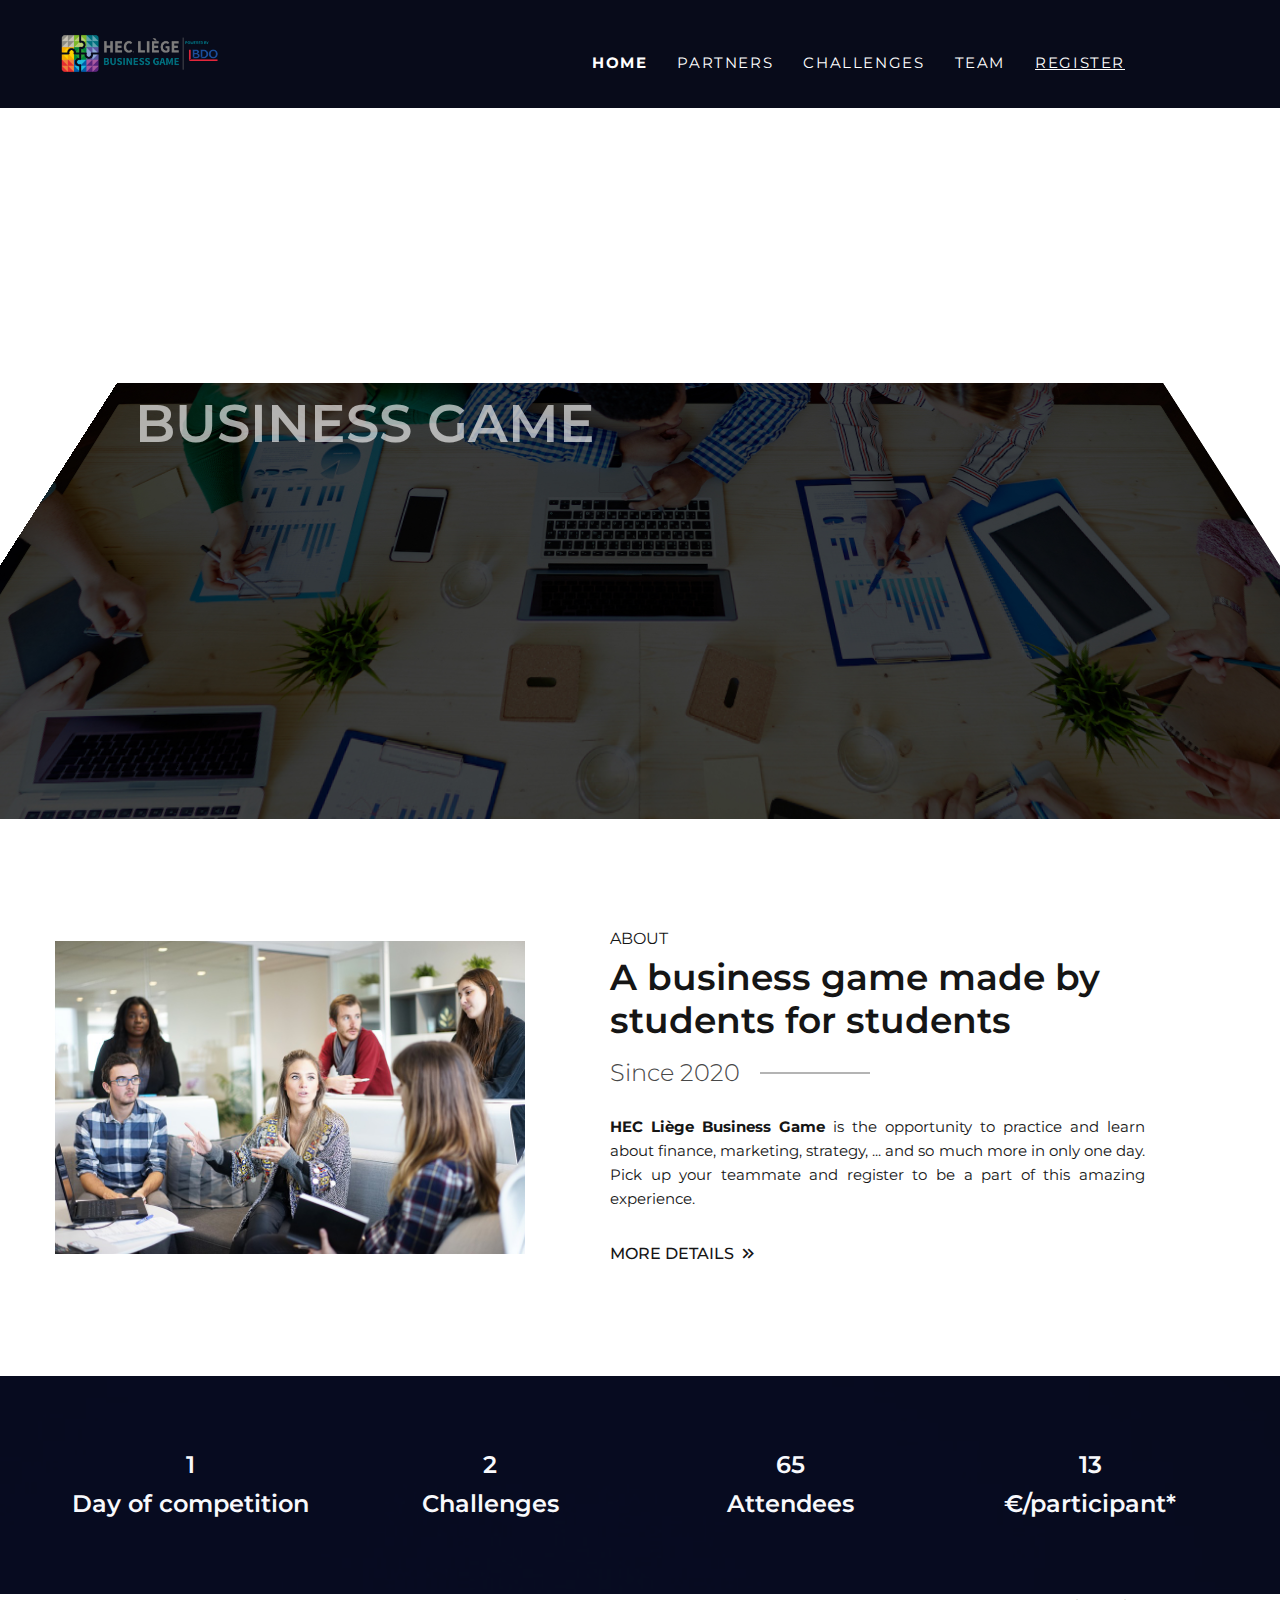
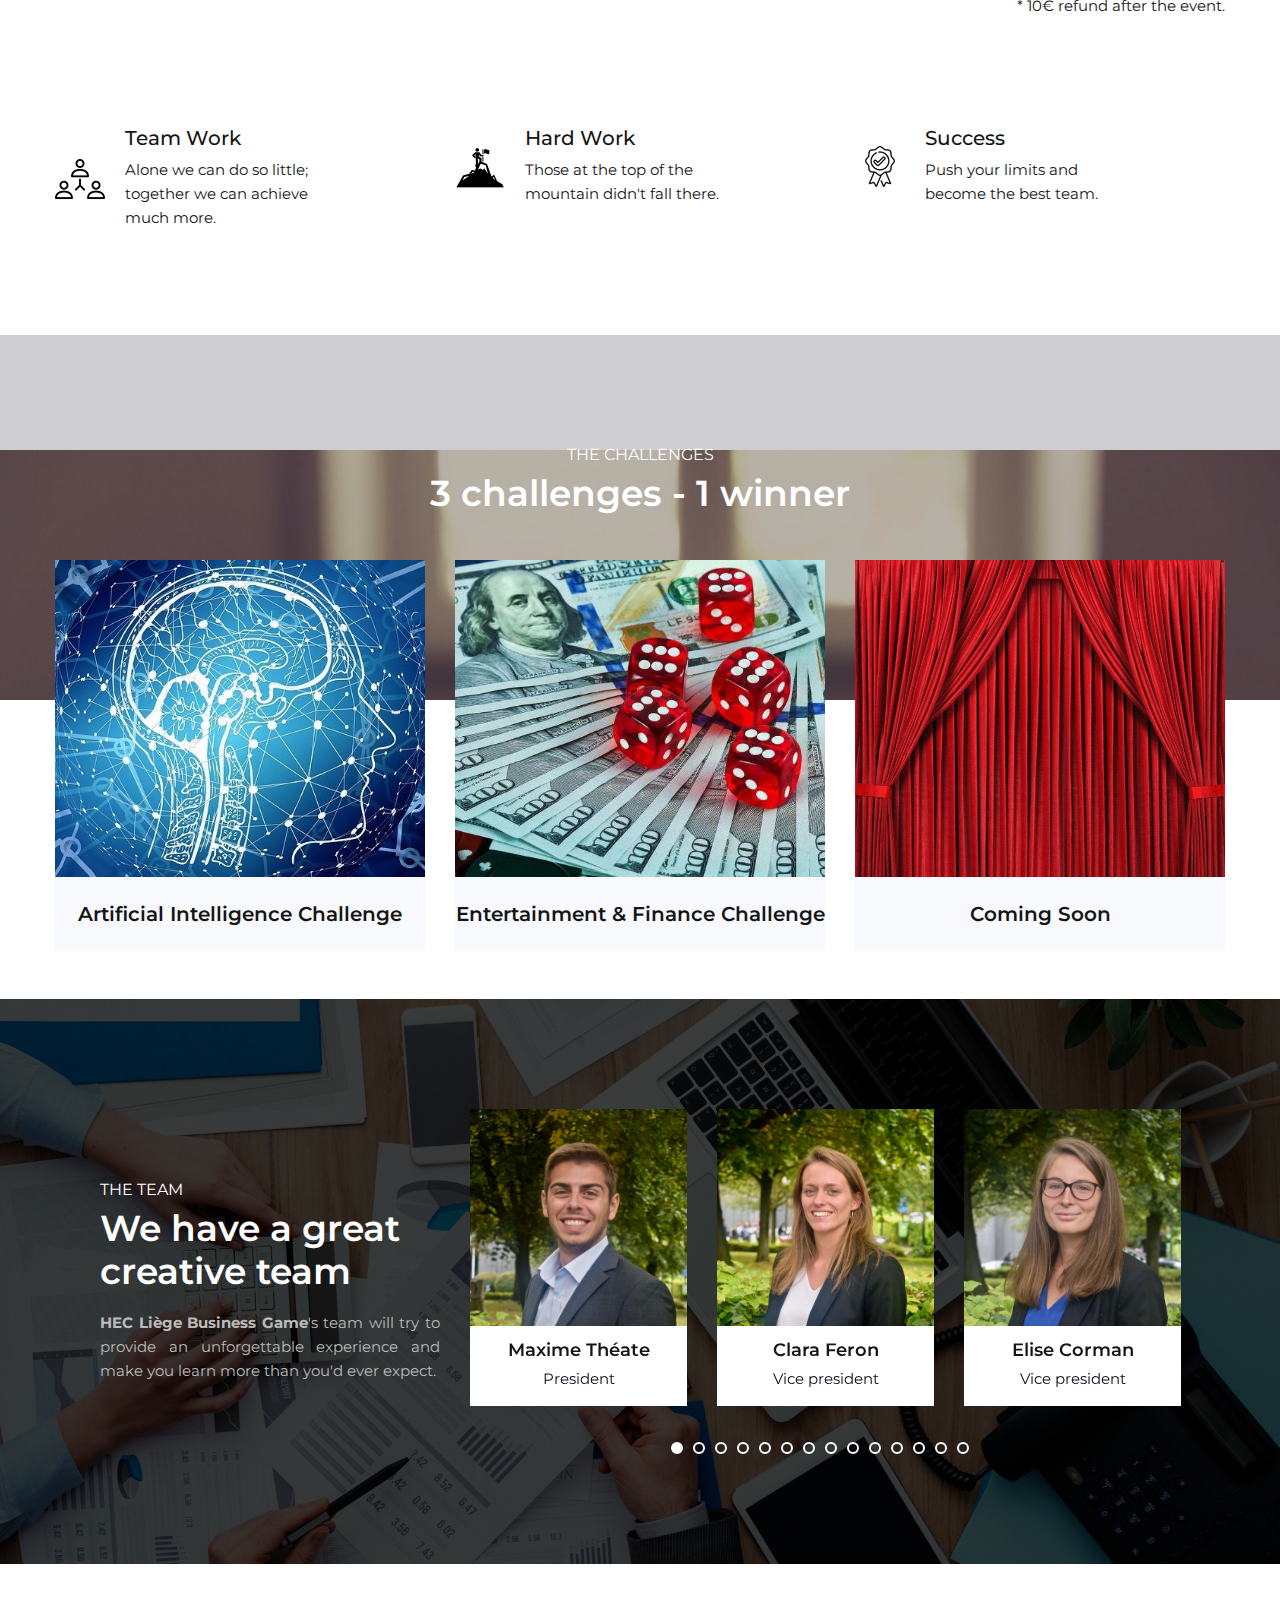
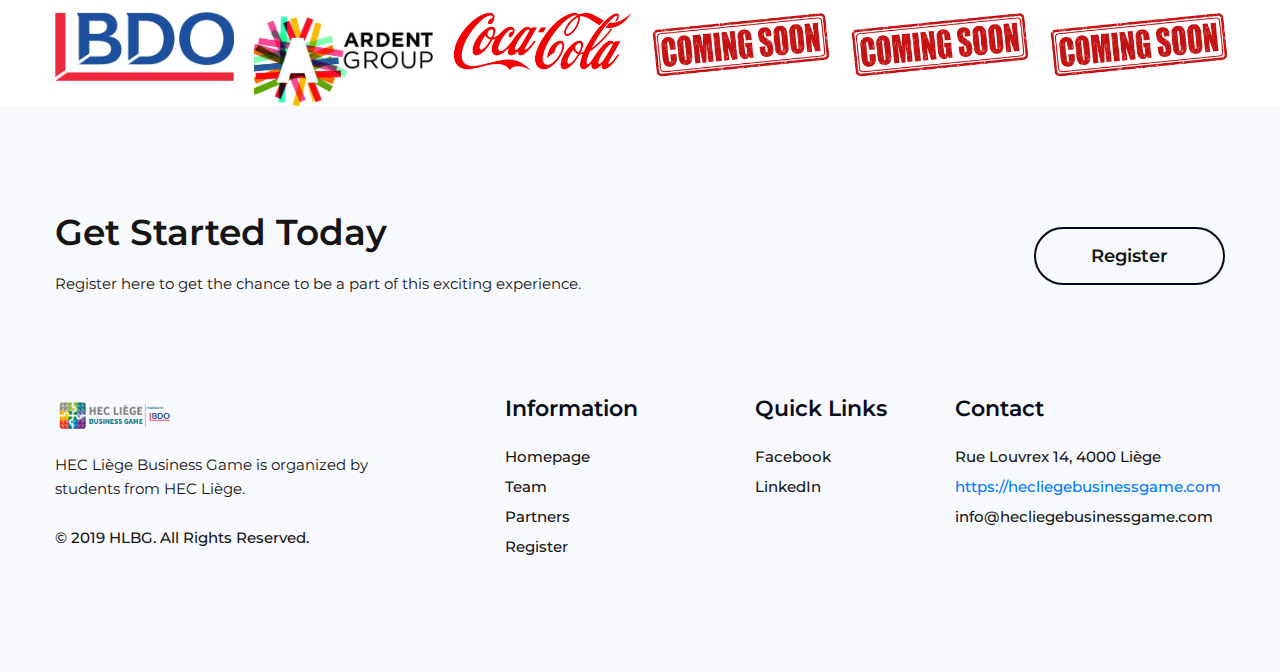
==== commit d14f8bff: "coca sur les pages" ====
--- a/index.html
+++ b/index.html
@@ -586,7 +586,7 @@
                     </div>
 
                     <div class="brand-logo-item"style="margin:10px padding:20px">
-                        <a href="partners.html"><img src="assets/img/brand-logo/coming.png" alt="lux"/></a>
+                        <a href="partners.html"><img src="assets/img/brand-logo/coca.png" alt="lux"/></a>
                     </div>
 
                     <div class="brand-logo-item"style="margin:10px padding:20px">
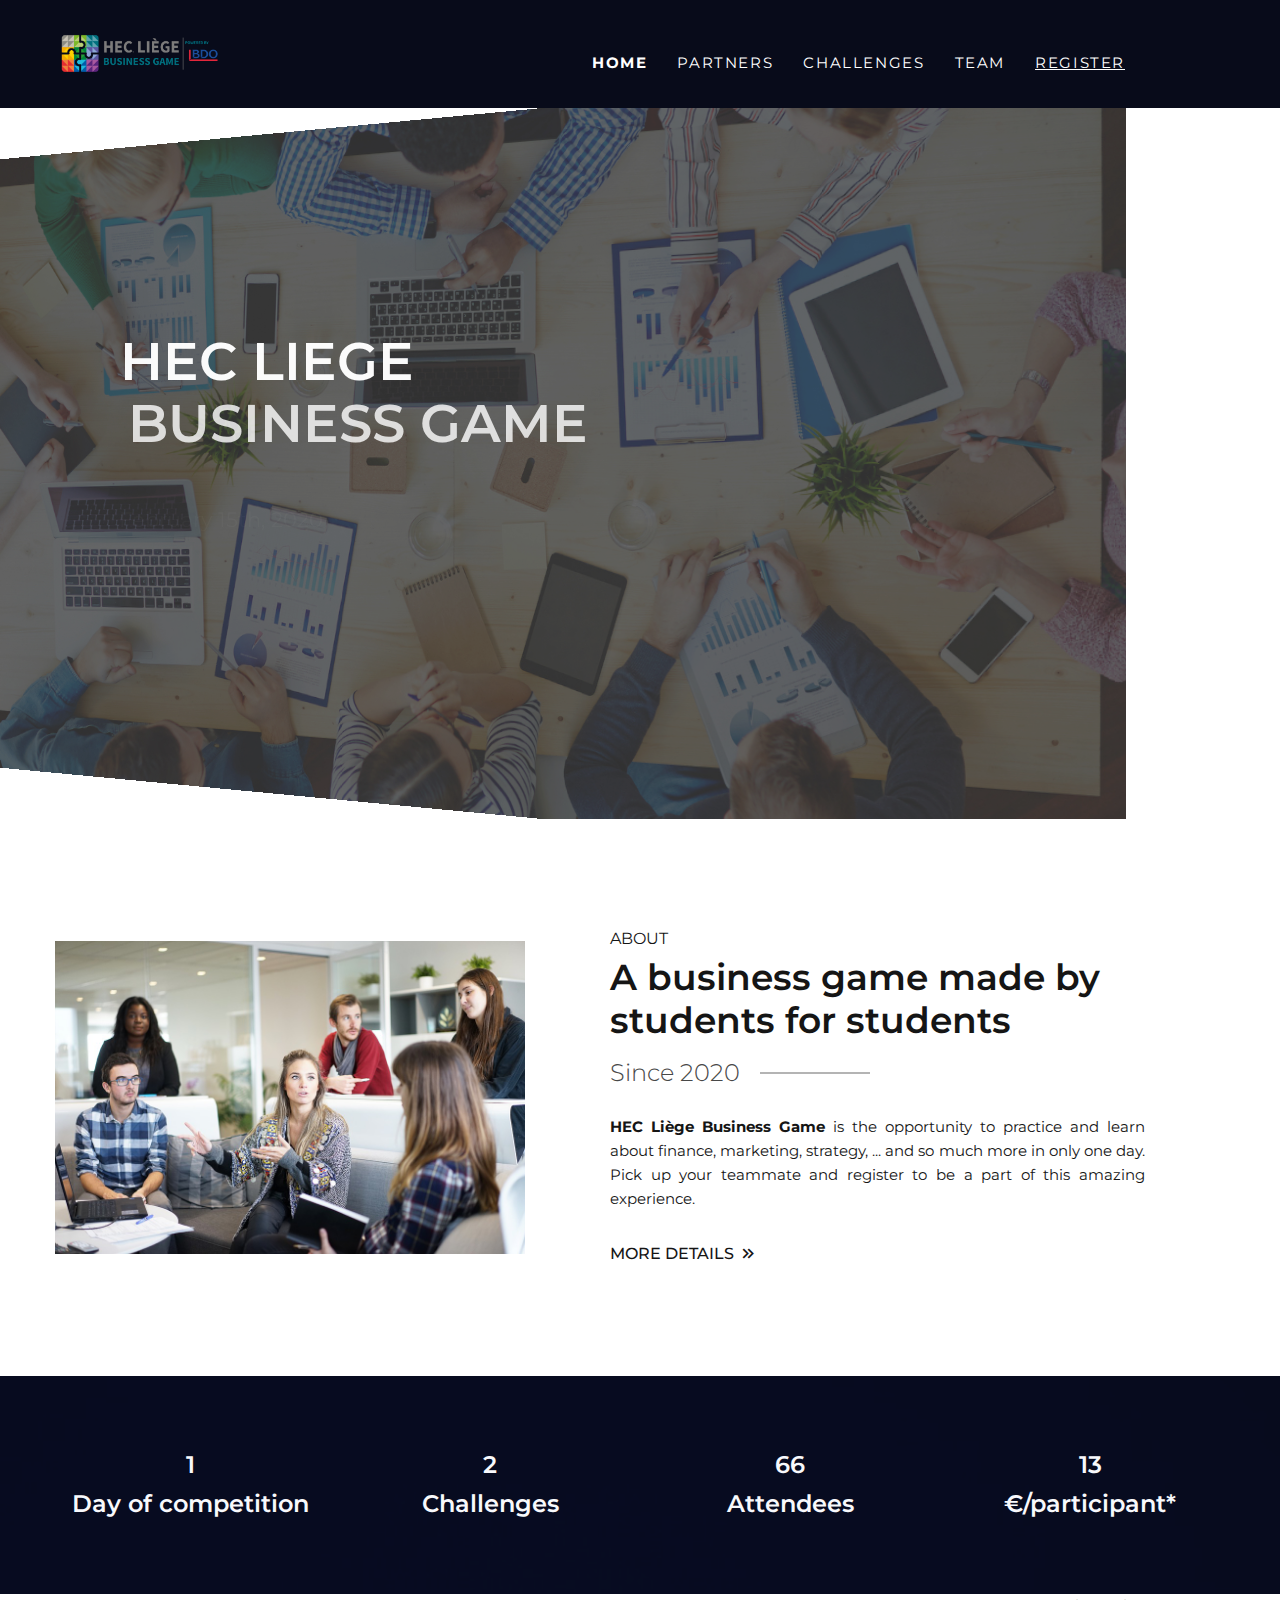
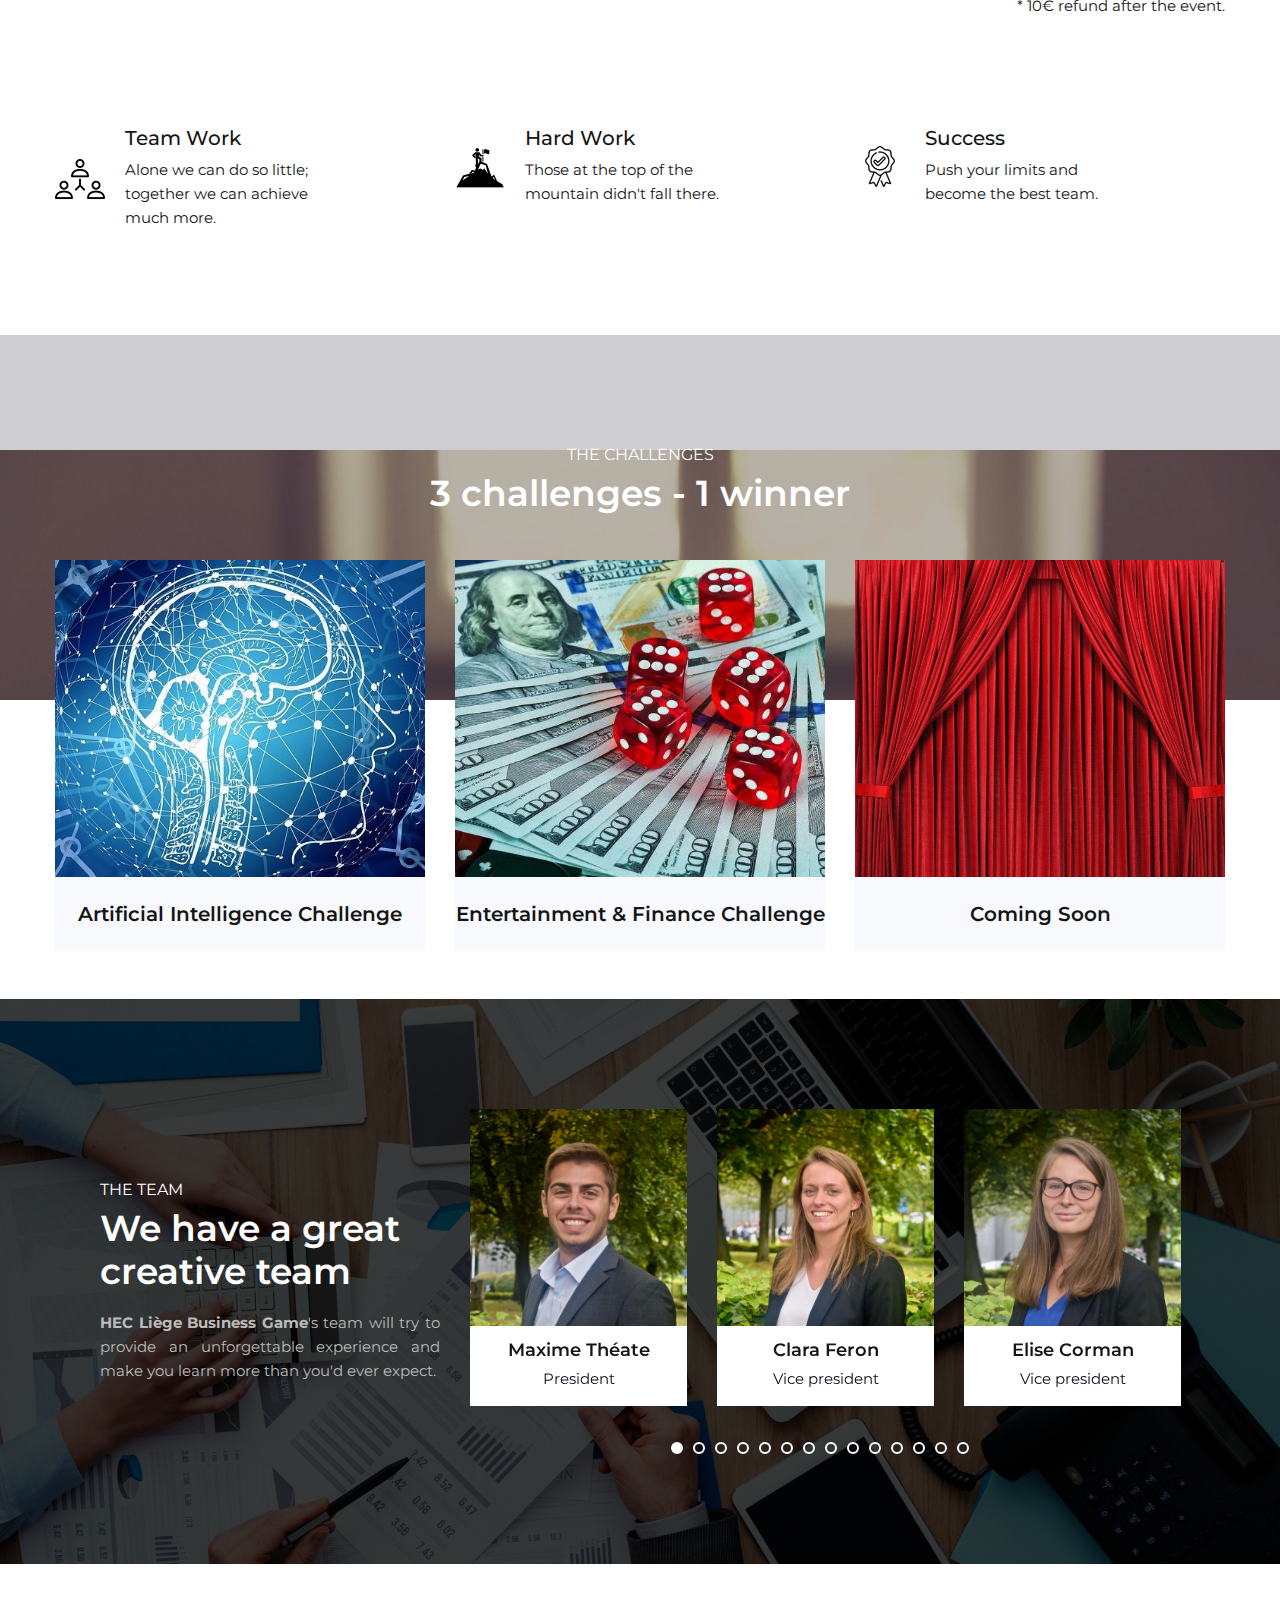
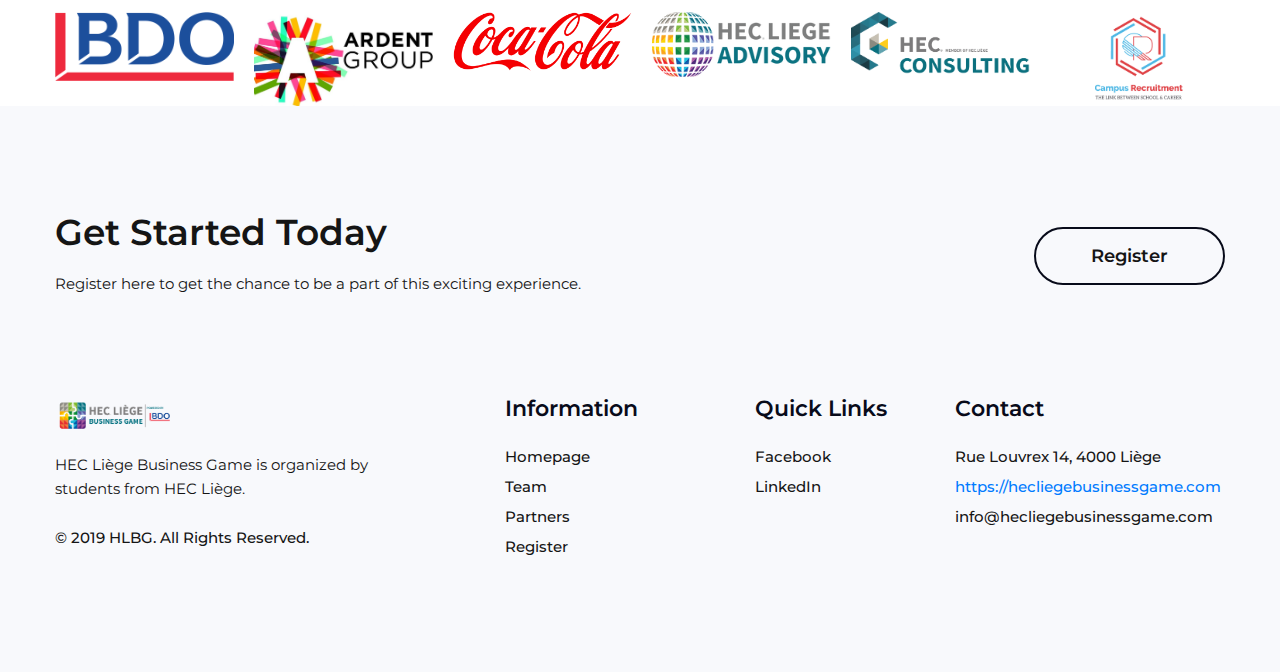
==== commit f160758c: "new sponsors" ====
--- a/index.html
+++ b/index.html
@@ -578,28 +578,37 @@
             <div class="col-12">
                 <div class="brand-logo-content slick-row-20">
                     <div class="brand-logo-item"style="margin:10px padding:20px">
-                        <a href="partners.html"><img src="assets/img/brand-logo/bdo.png" alt="bcg"/></a>
+                        <a href="partners.html"><img src="assets/img/brand-logo/bdo.png" alt="bdo"/></a>
                     </div>
 
                     <div class="brand-logo-item"style="margin:10px padding:20px">
-                        <a href="partners.html"><img src="assets/img/brand-logo/ardent.jpg" alt="rolandberger"/></a>
+                        <a href="partners.html"><img src="assets/img/brand-logo/ardent.jpg" alt="ardent"/></a>
                     </div>
 
                     <div class="brand-logo-item"style="margin:10px padding:20px">
-                        <a href="partners.html"><img src="assets/img/brand-logo/coca.png" alt="lux"/></a>
+                        <a href="partners.html"><img src="assets/img/brand-logo/coca.png" alt="coca"/></a>
                     </div>
 
                     <div class="brand-logo-item"style="margin:10px padding:20px">
-                        <a href="partners.html"><img src="assets/img/brand-logo/coming.png" alt="deloitte"/></a>
+                        <a href="partners.html"><img src="assets/img/brand-logo/adv.png" alt="adv"/></a>
                     </div>
 
                     <div class="brand-logo-item"style="margin:10px padding:20px">
-                        <a href="partners.html"><img src="assets/img/brand-logo/coming.png" alt="bdo"/></a>
+                        <a href="partners.html"><img src="assets/img/brand-logo/cons.png" alt="consulting"/></a>
                     </div>
 
                     <div class="brand-logo-item"style="margin:10px padding:20px">
-                        <a href="partners.html"><img src="assets/img/brand-logo/coming.png" alt="coca"/></a>
-                    </div>
+                        <a href="partners.html"><img src="assets/img/brand-logo/camp.png" alt="campus"/></a>
+                    </div>
+
+                    <div class="brand-logo-item"style="margin:10px padding:20px">
+                        <a href="partners.html"><img src="assets/img/brand-logo/capitant.png" alt="capitant"/></a>
+                    </div>
+
+                    <div class="brand-logo-item"style="margin:10px padding:20px">
+                        <a href="partners.html"><img src="assets/img/brand-logo/fede.png" alt="fede"/></a>
+                    </div>
+
                 </div>
             </div>
         </div>
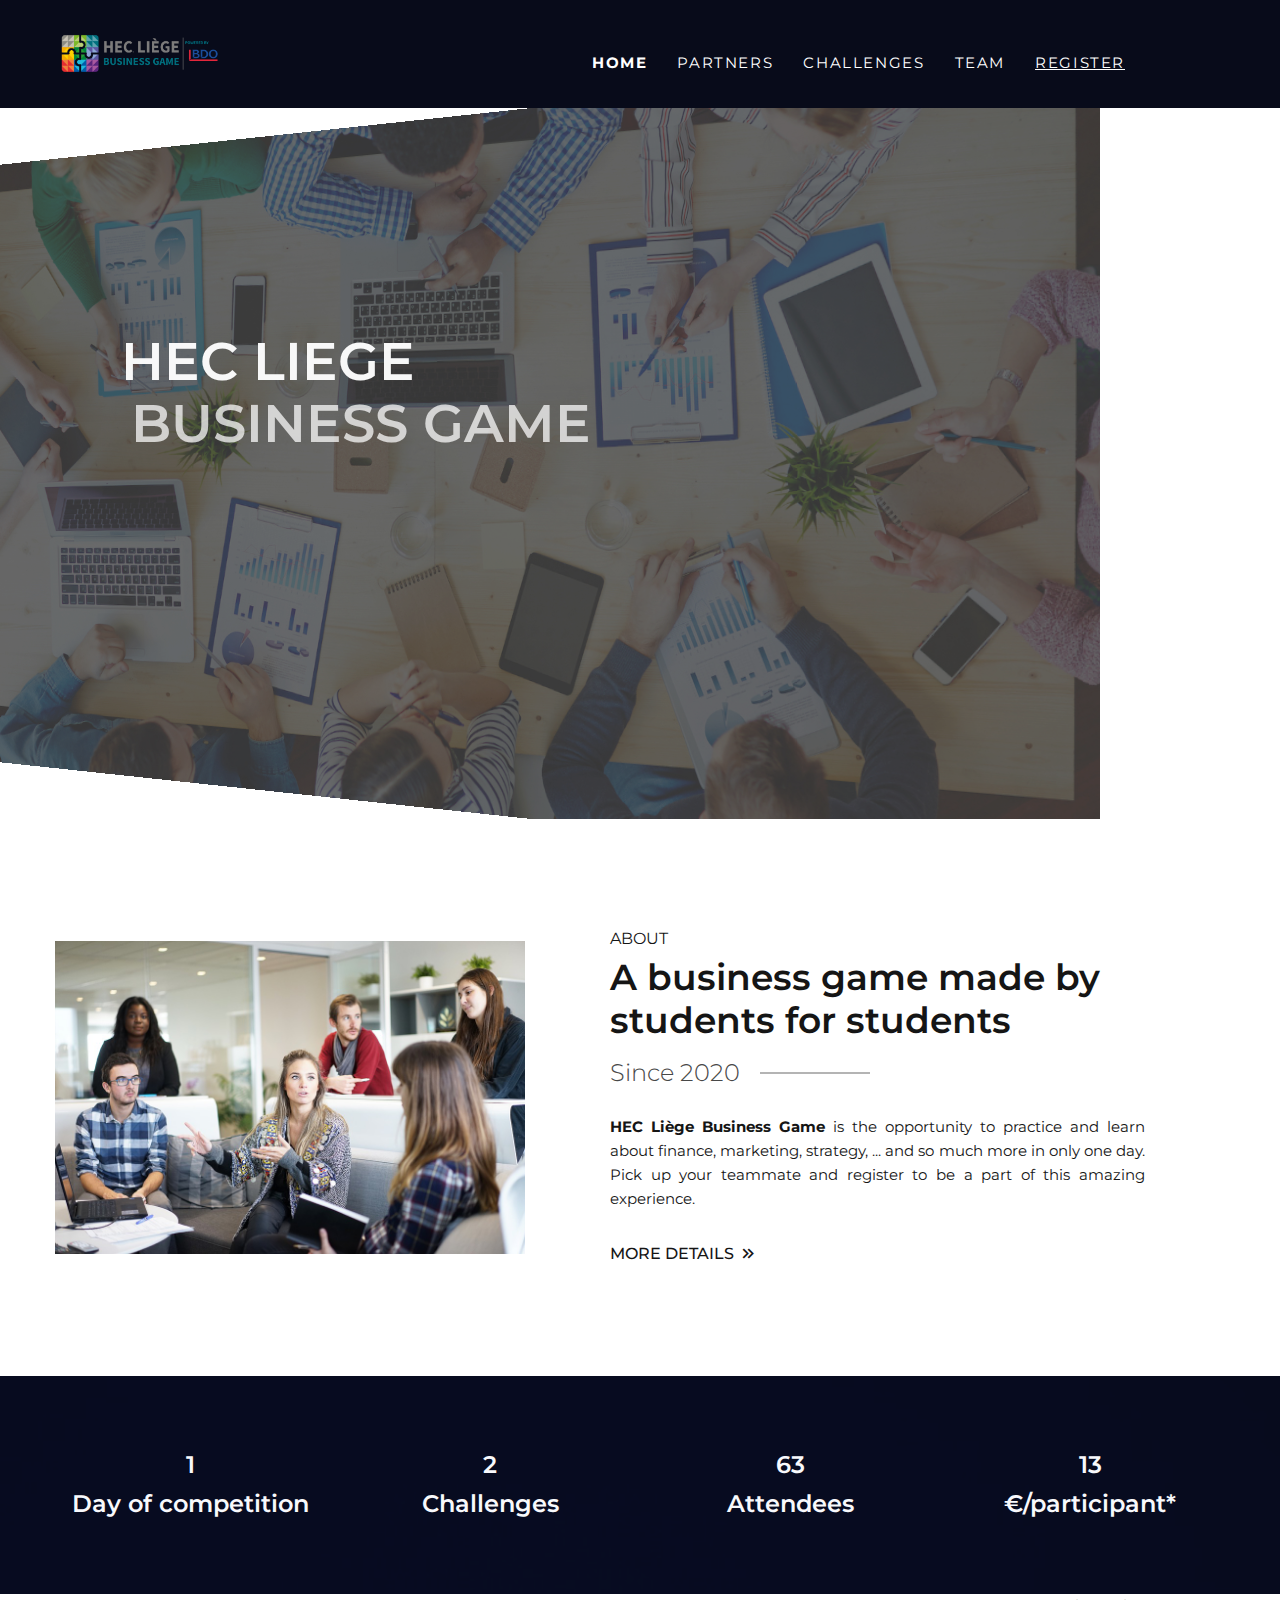
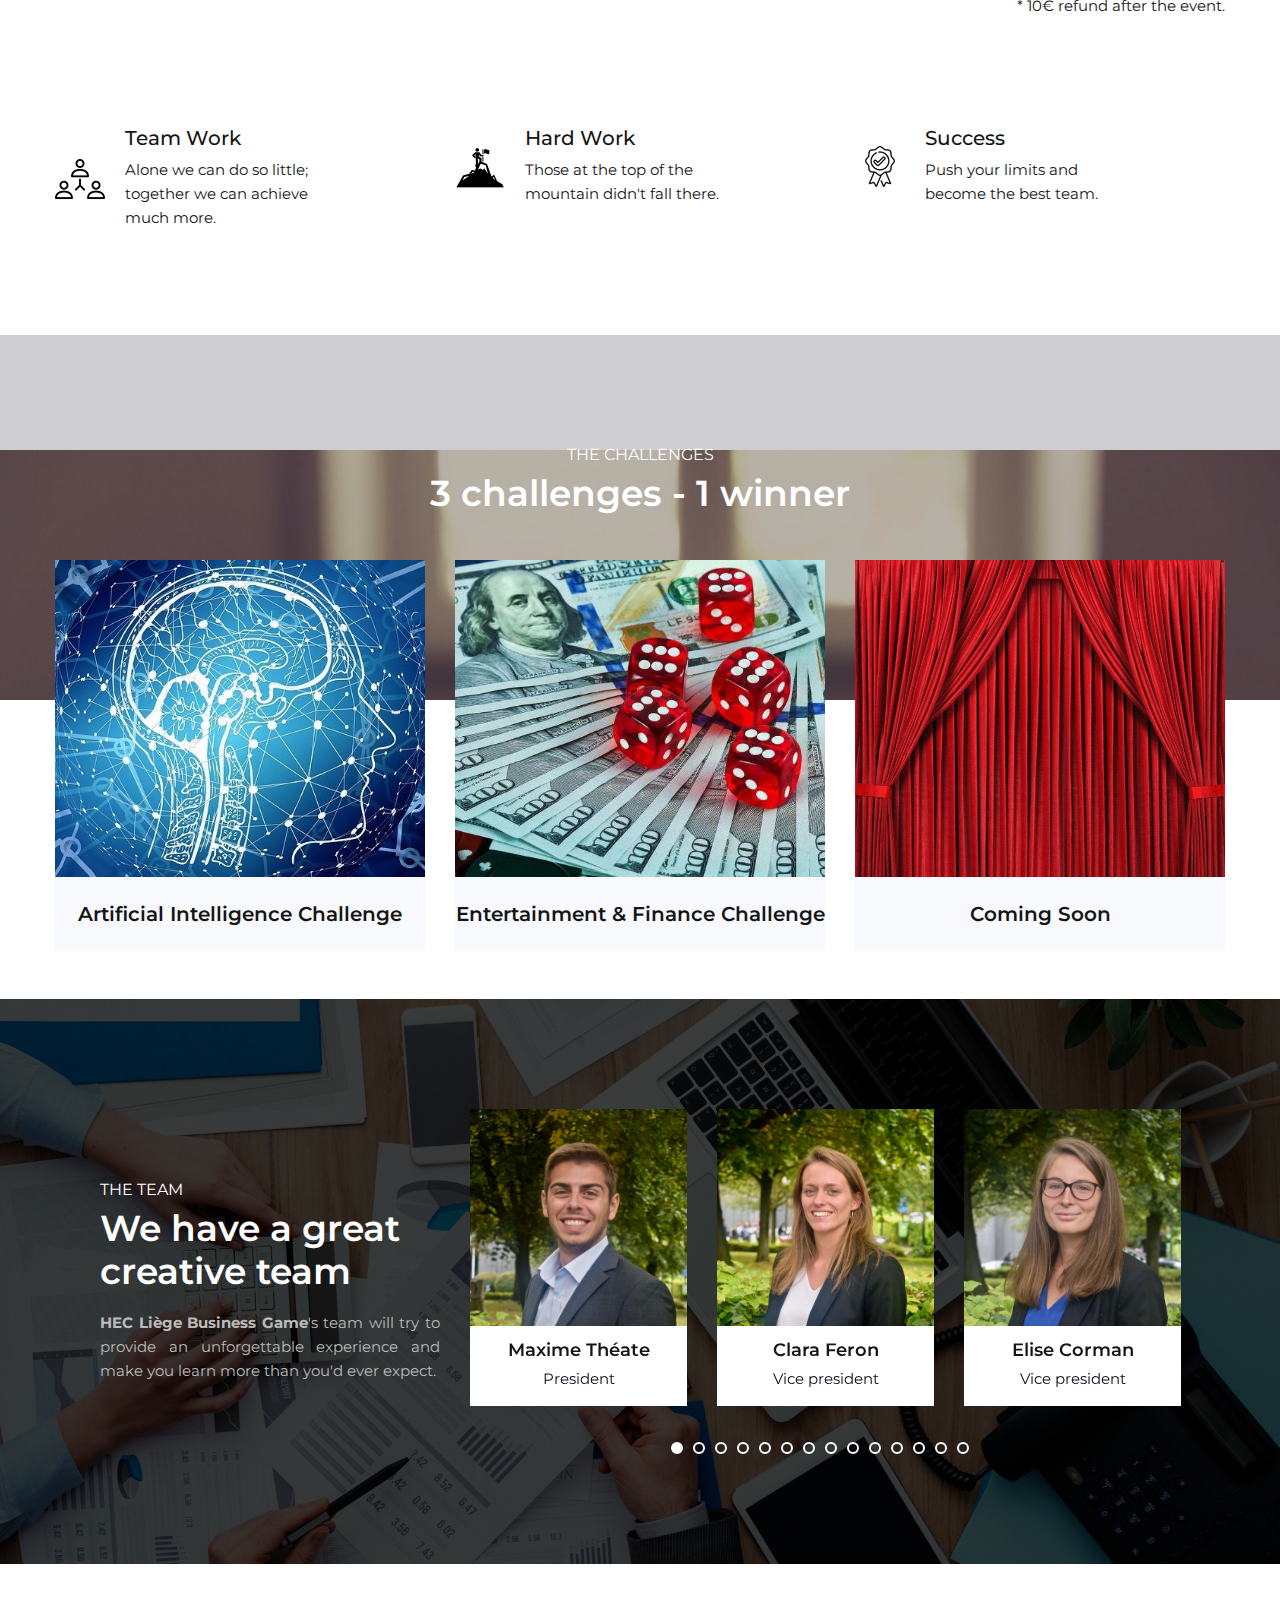
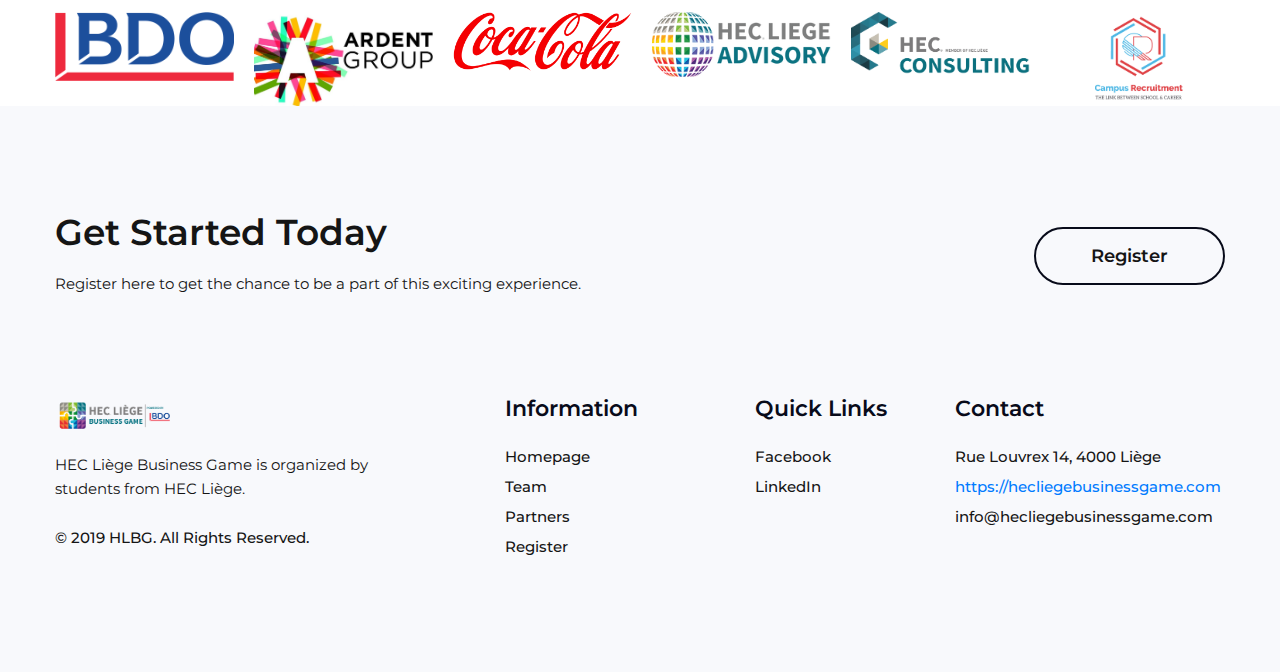
==== commit e43cca75: "adv problem" ====
--- a/index.html
+++ b/index.html
@@ -590,7 +590,7 @@
                     </div>
 
                     <div class="brand-logo-item"style="margin:10px padding:20px">
-                        <a href="partners.html"><img src="assets/img/brand-logo/adv.png" alt="adv"/></a>
+                        <a href="partners.html"><img src="assets/img/brand-logo/advisory.png" alt="adv"/></a>
                     </div>
 
                     <div class="brand-logo-item"style="margin:10px padding:20px">
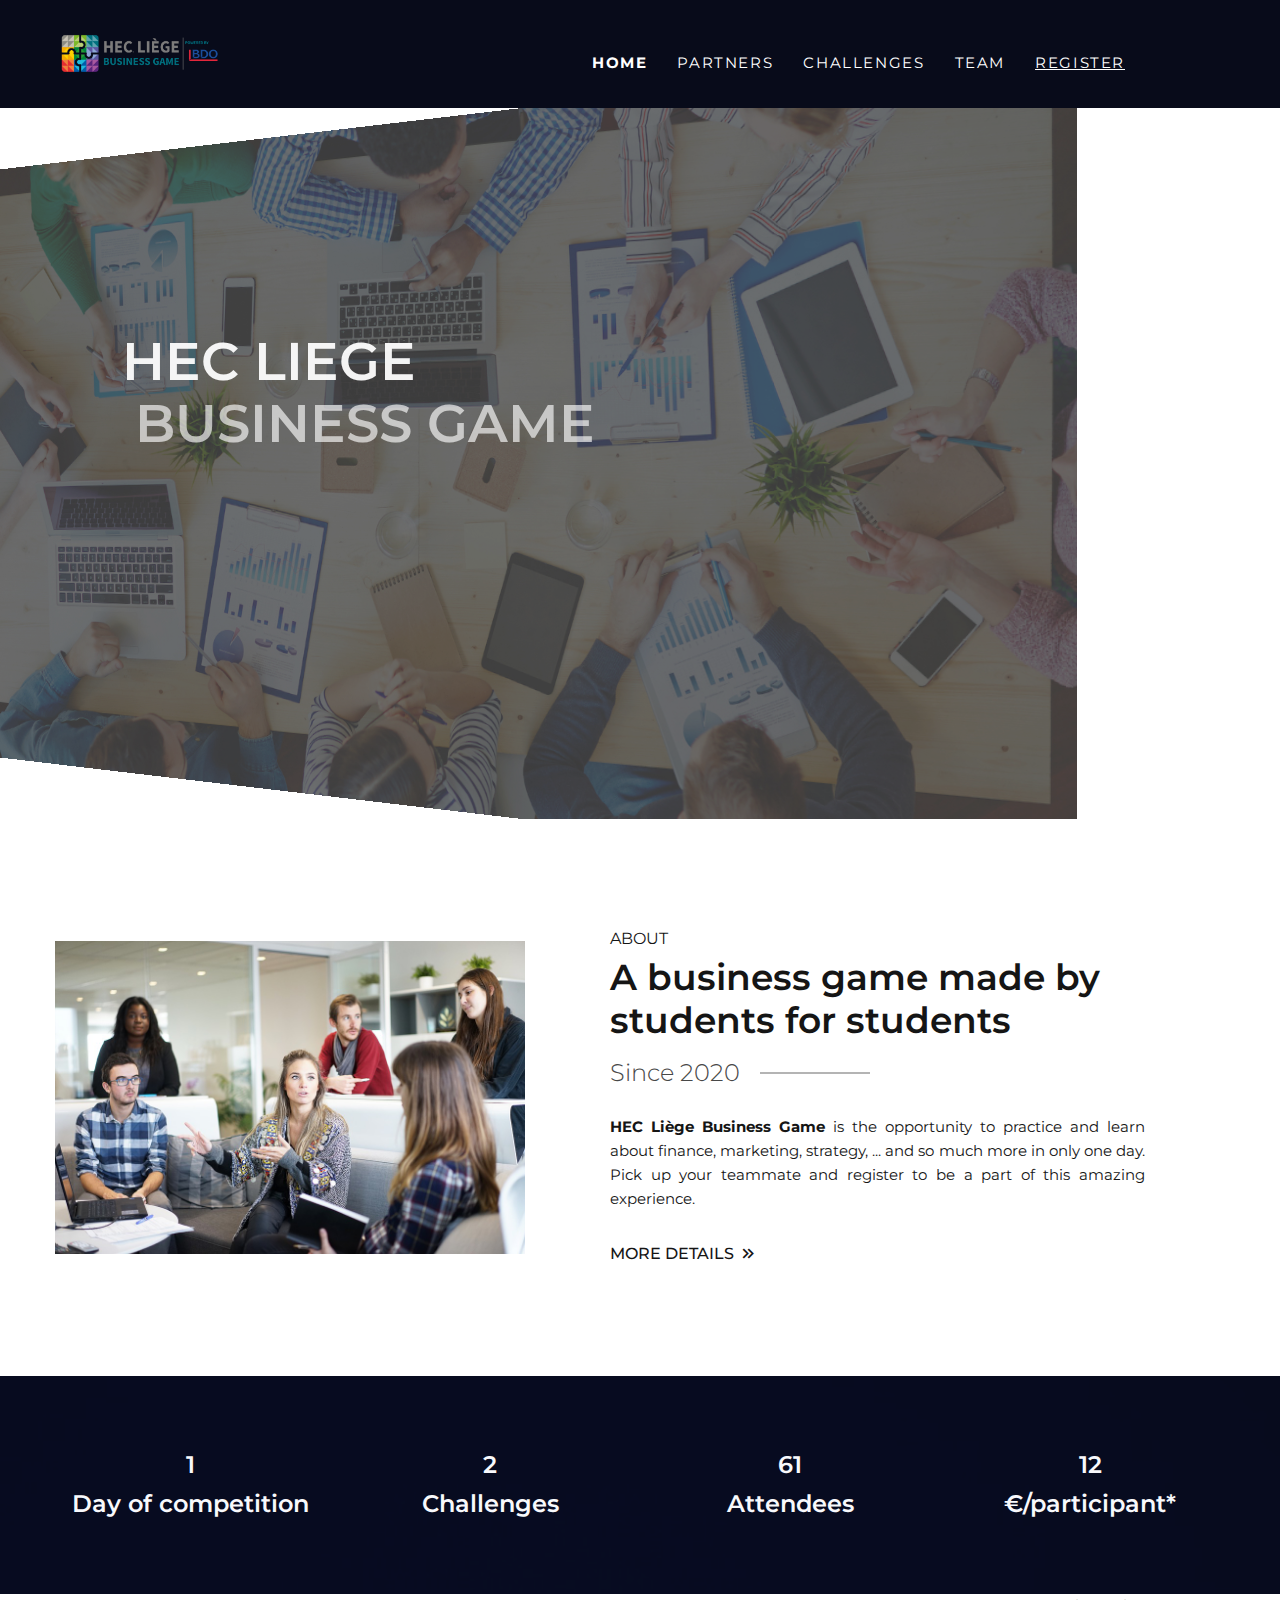
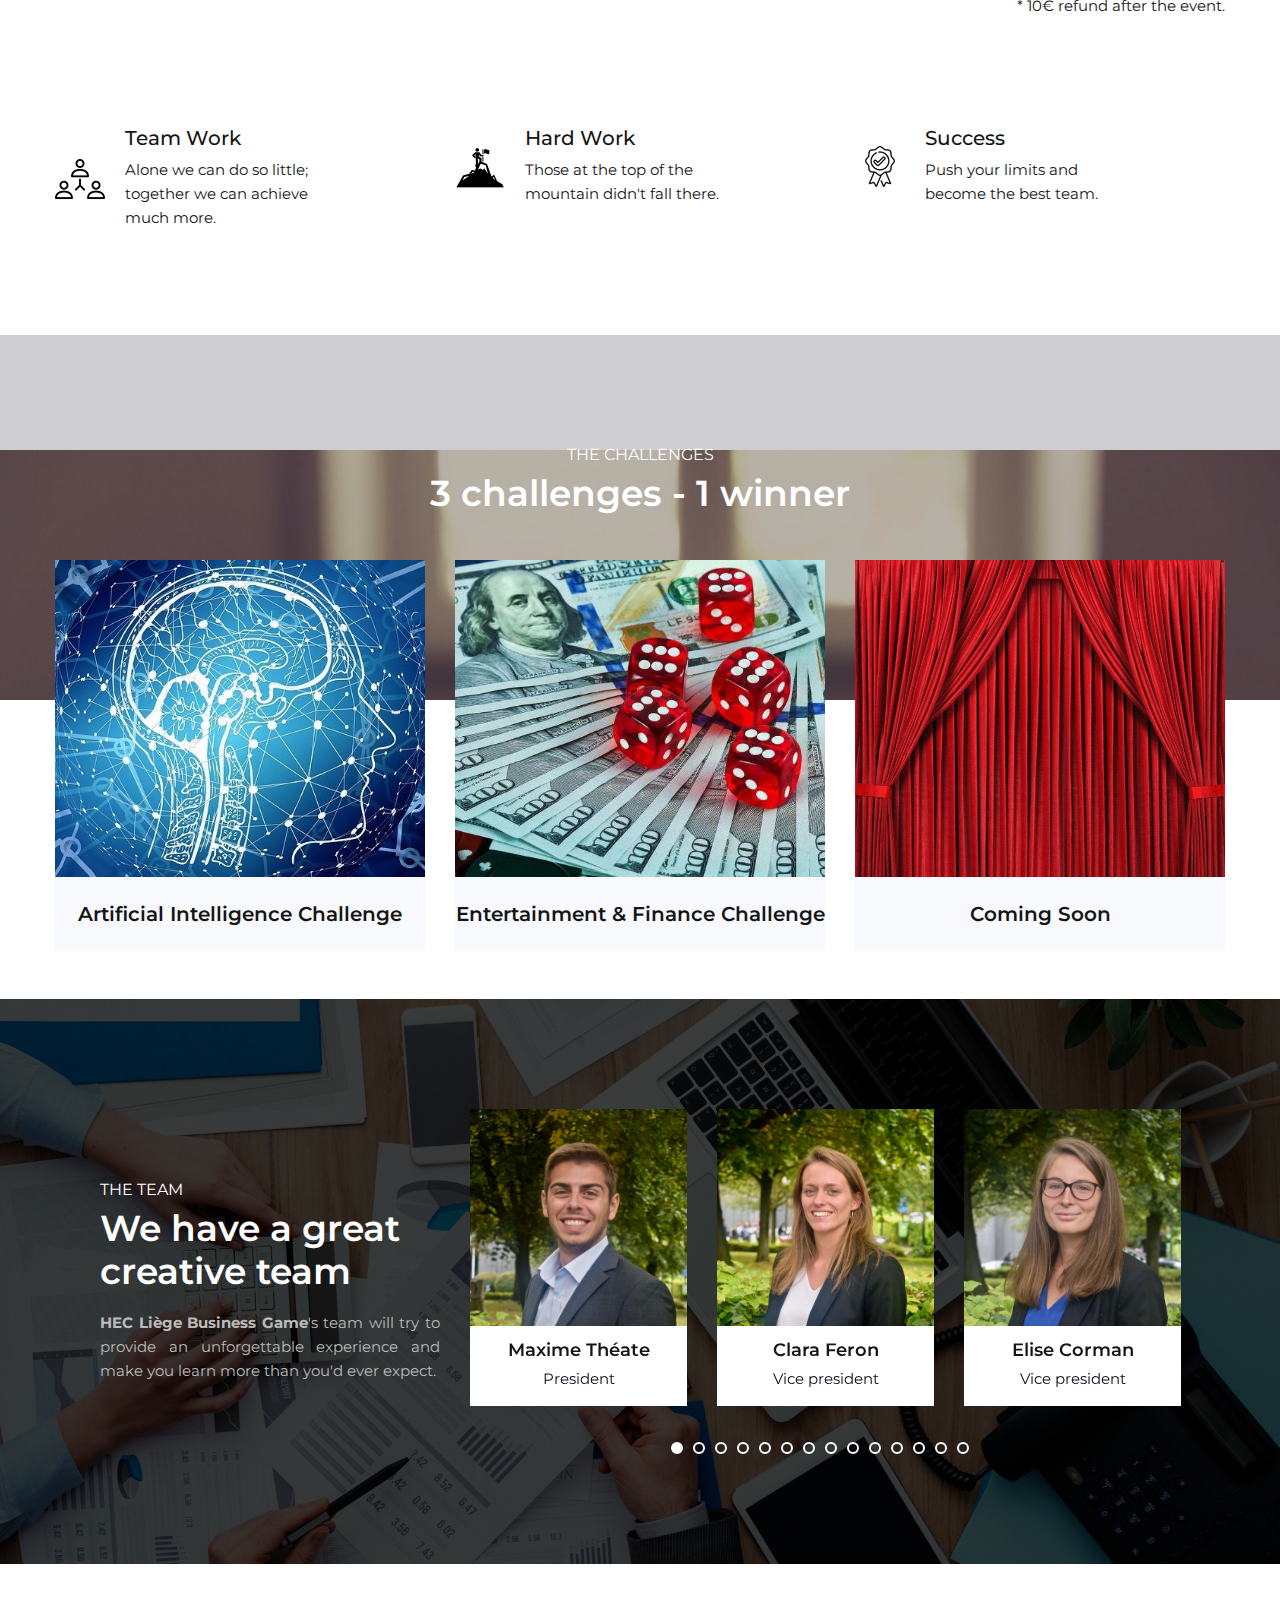
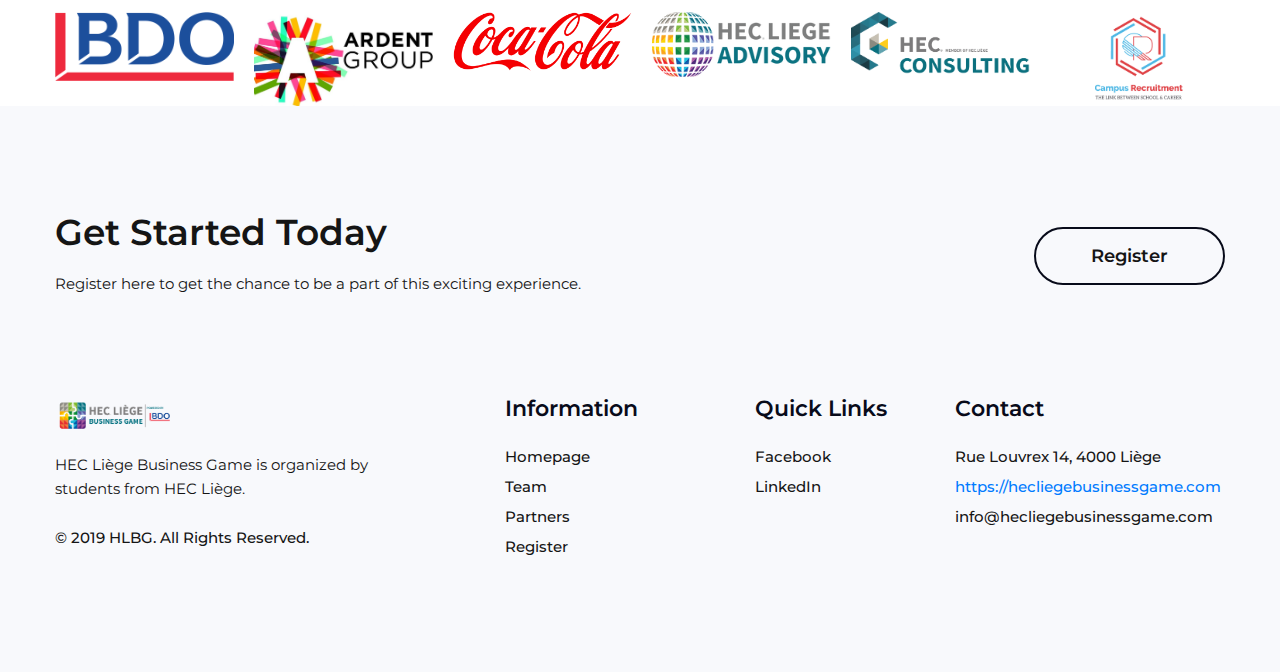
==== commit c5a366ff: "sci" ====
--- a/index.html
+++ b/index.html
@@ -606,6 +606,10 @@
                     </div>
 
                     <div class="brand-logo-item"style="margin:10px padding:20px">
+                        <a href="partners.html"><img src="assets/img/brand-logo/sci.jpg" alt="sci"/></a>
+                    </div>
+
+                    <div class="brand-logo-item"style="margin:10px padding:20px">
                         <a href="partners.html"><img src="assets/img/brand-logo/fede.png" alt="fede"/></a>
                     </div>
 
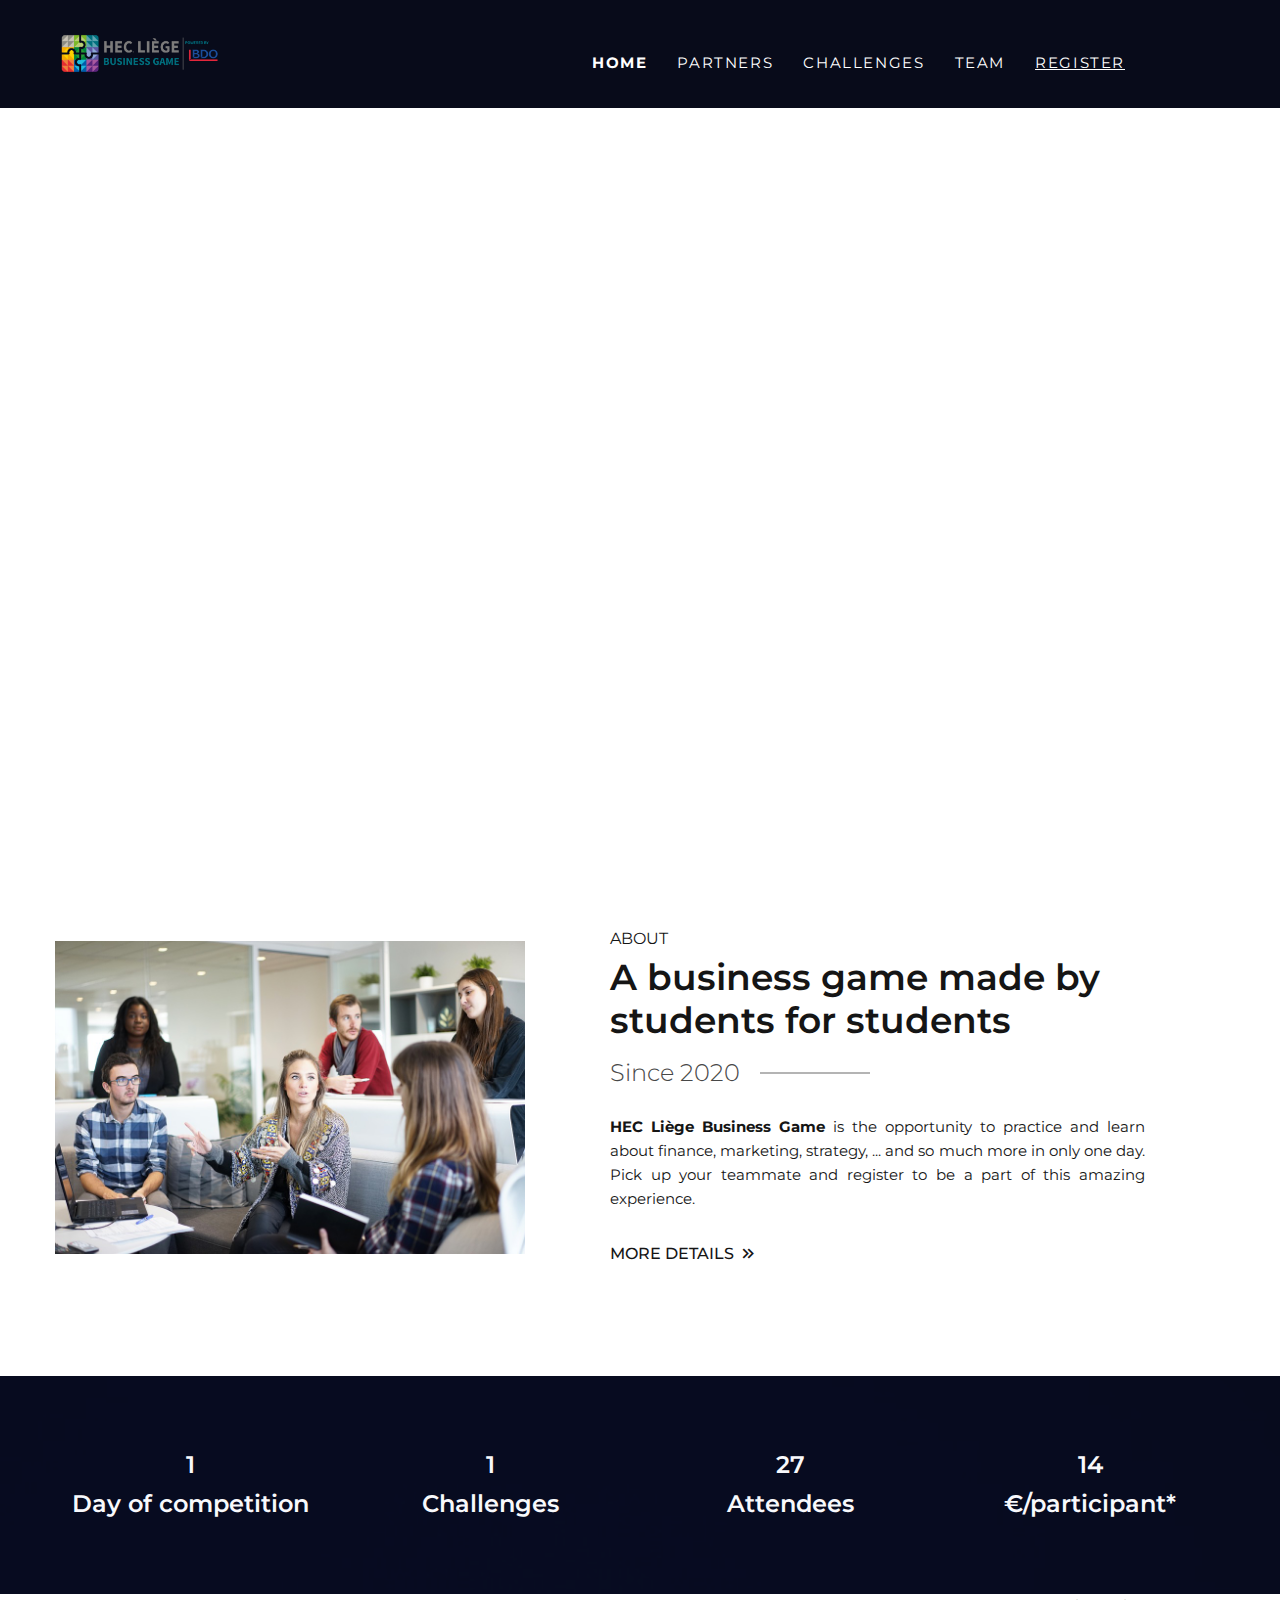
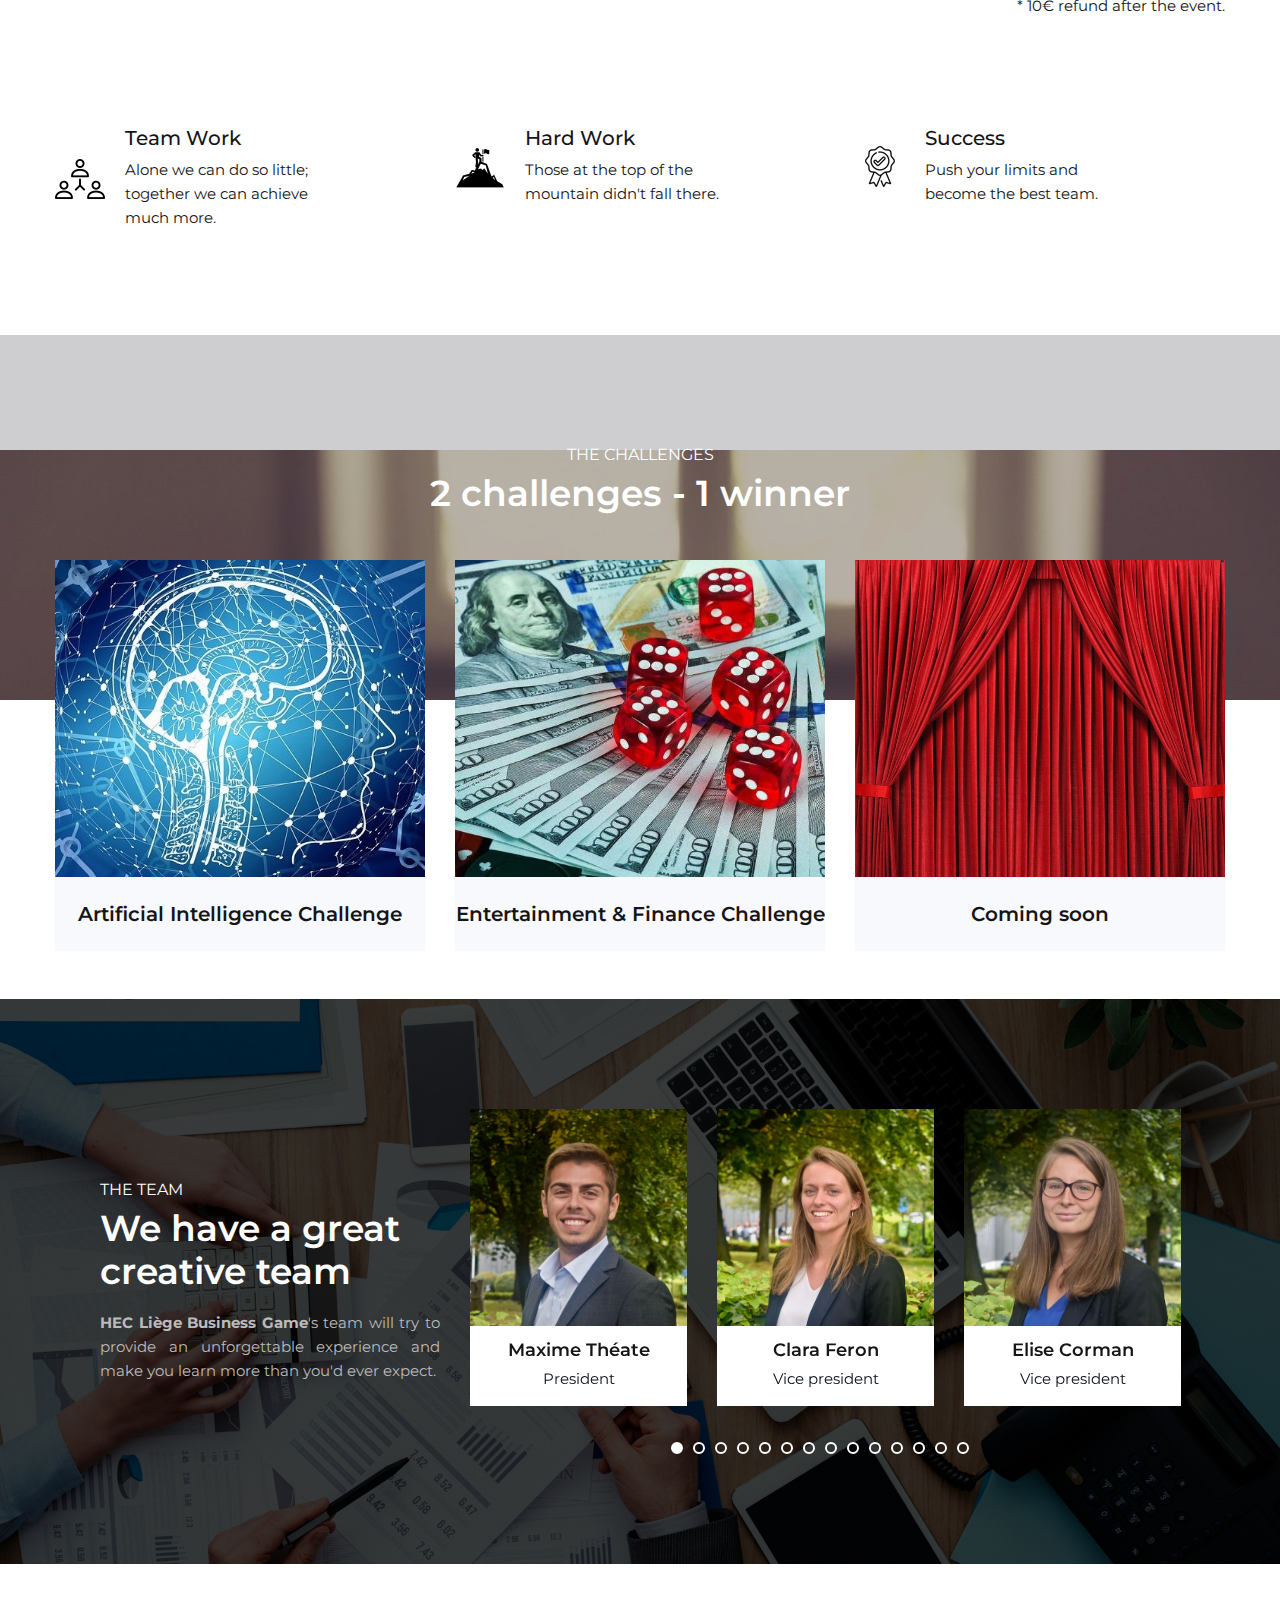
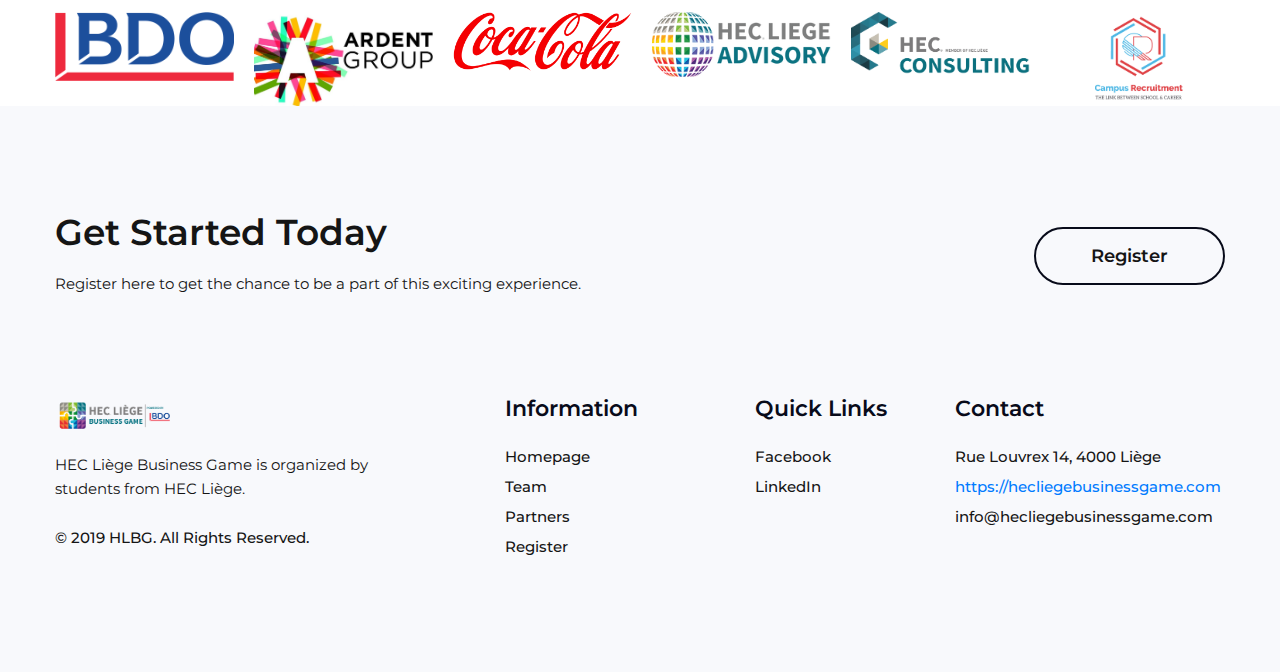
==== commit 71be365f: "Update for the sponsors" ====
--- a/index.html
+++ b/index.html
@@ -176,7 +176,7 @@
                     data-frames='[{"delay":360,"split":"lines","splitdelay":0.1,"speed":500,"split_direction":"forward","frame":"0","from":"y:50px;opacity:0;","to":"o:1;","ease":"Power3.easeInOut"},{"delay":"wait","speed":300,"frame":"999","to":"opacity:0;","ease":"Power3.easeInOut"}]'
                     data-textAlign="['inherit','inherit','inherit','inherit']" data-paddingtop="[0,0,0,0]"
                     data-paddingright="[0,0,0,0]" data-paddingbottom="[0,0,0,0]" data-paddingleft="[0,0,0,0]">
-                    <h4 class="text-white">1 day of competition </br>3 challenges</h4>
+                    <h4 class="text-white">1 day of competition </br>2 challenges</h4>
                </div>
 
 
@@ -241,14 +241,14 @@
 
             <div class="col-6 col-md-3 text-center">
                 <div class="counter-item">
-                    <h2 class="counter-number"><span class="counter">3</span></h2>
+                    <h2 class="counter-number"><span class="counter">2</span></h2>
                     <h6 class="counter-txt">Challenges</h6>
                 </div>
             </div>
 
             <div class="col-6 col-md-3 text-center">
                 <div class="counter-item">
-                    <h2 class="counter-number"><span class="counter">100</span></h2>
+                    <h2 class="counter-number"><span class="counter">40</span></h2>
                     <h6 class="counter-txt">Attendees</h6>
                 </div>
             </div>
@@ -324,7 +324,7 @@
                 <div class="col-lg-9 col-xl-9 m-auto text-center">
                     <div class="section-title section-title--light">
                         <h6>THE CHALLENGES</h6>
-                        <h2 class="mb-0">3 challenges - 1 winner</h2>
+                        <h2 class="mb-0">2 challenges - 1 winner</h2>
                     </div>
                 </div>
             </div>
@@ -381,23 +381,24 @@
                     <!-- Start Service Item -->
                     <div class="service-item">
                         <figure class="service-thumb">
-                            <a href="challenges.html#online"><img src="assets/img/comso.jpg" alt="HLBG-challenge"/></a>
+                            <a href="challenges.html#social"><img src="assets/img/comso.jpg" alt="HLBG-Challenge"/></a>
 
                             <figcaption class="service-txt">
-                                <h5>Coming Soon</h5>
+                                <h5>Coming soon</h5>
                             </figcaption>
                         </figure>
 
                         <div class="service-content">
                             <div class="service-content-inner">
-                                <h5><a href="challenges.html#online" class="stretched-link">Coming Soon</a></h5>
-                                <p>Powered by</p>
-                                <img src="assets/img/brand-logo/coming.png" alt="bdo"/>                         
-                           </div>
+                                <h5><a href="team.html" class="stretched-link">Interested in sponsoring a challenge ?</a></h5>
+                                <p>Get in touch with Maxime Théate</p>
+                                <img src="assets/img/brand-logo/coming.png" alt="ardent"/>
+                            </div>
                         </div>
                     </div>
                     <!-- End Service Item -->
                 </div>
+
             </div>
         </div>
     </div>
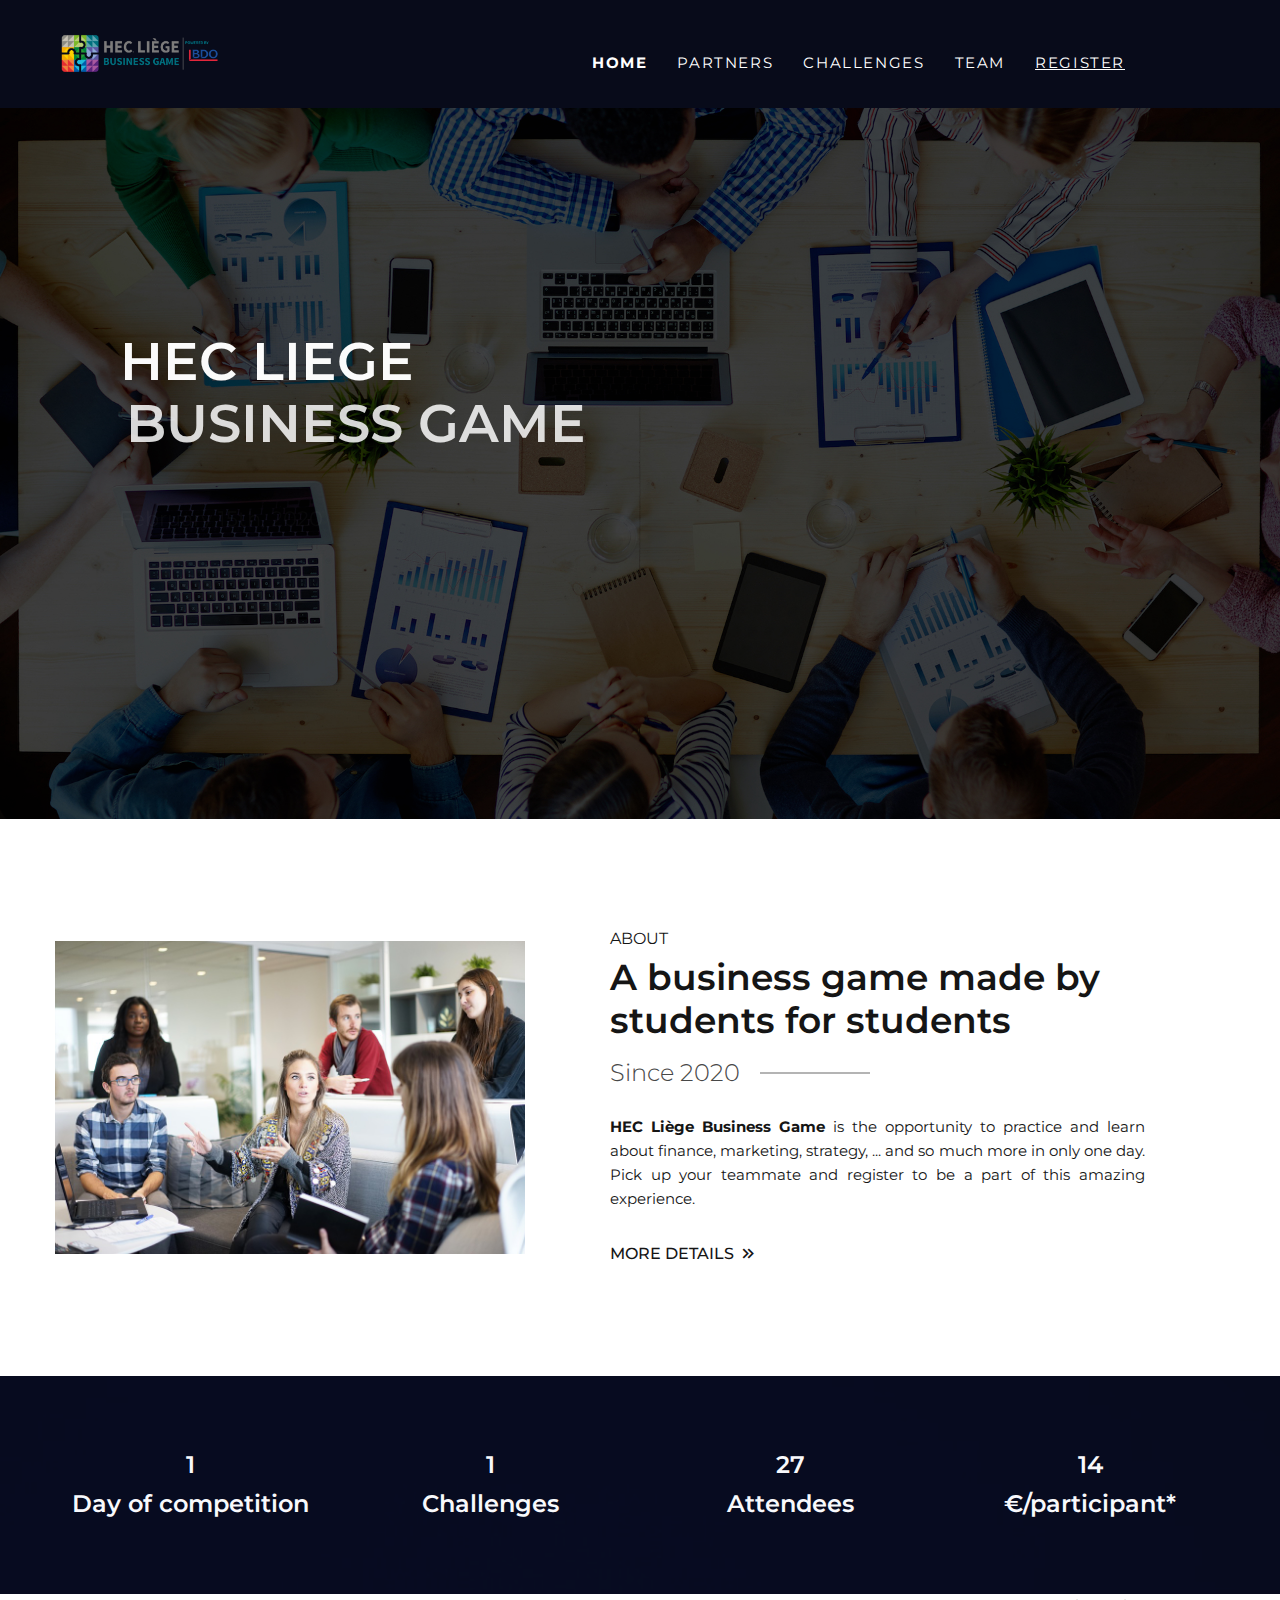
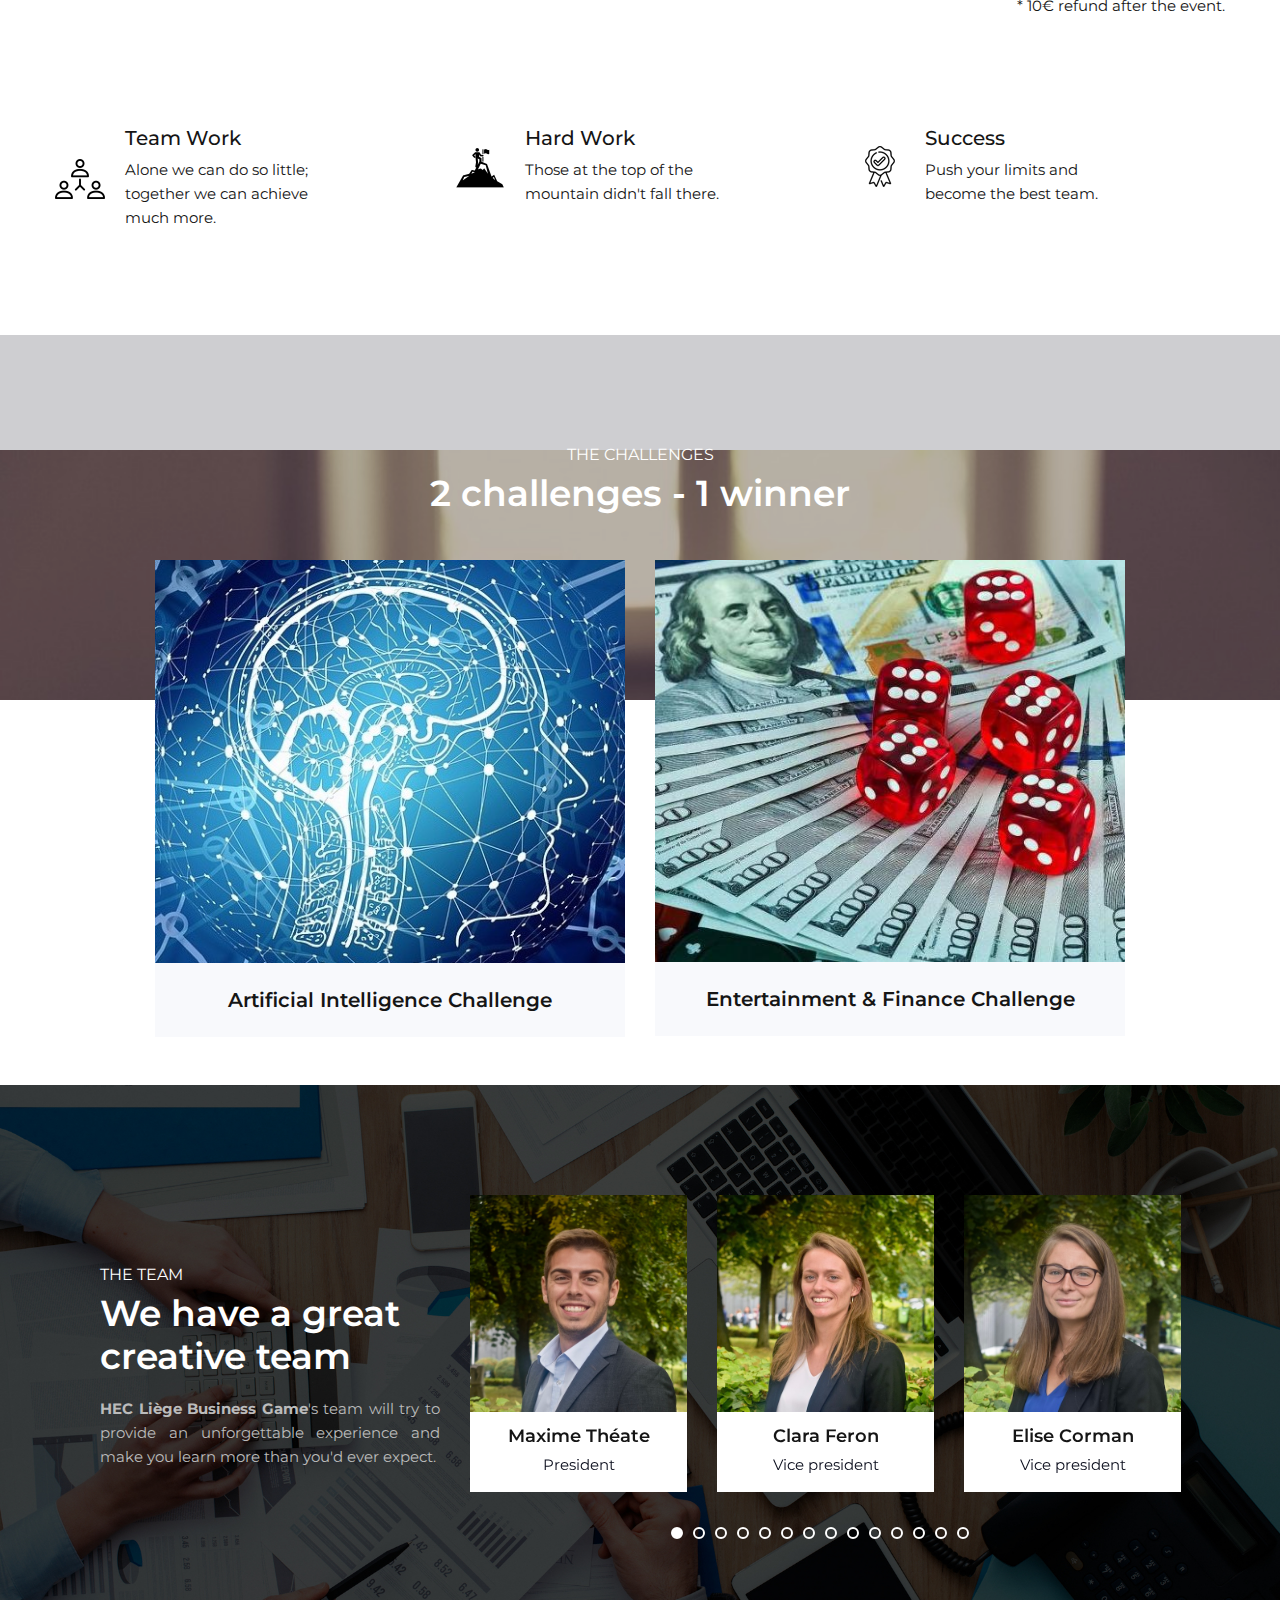
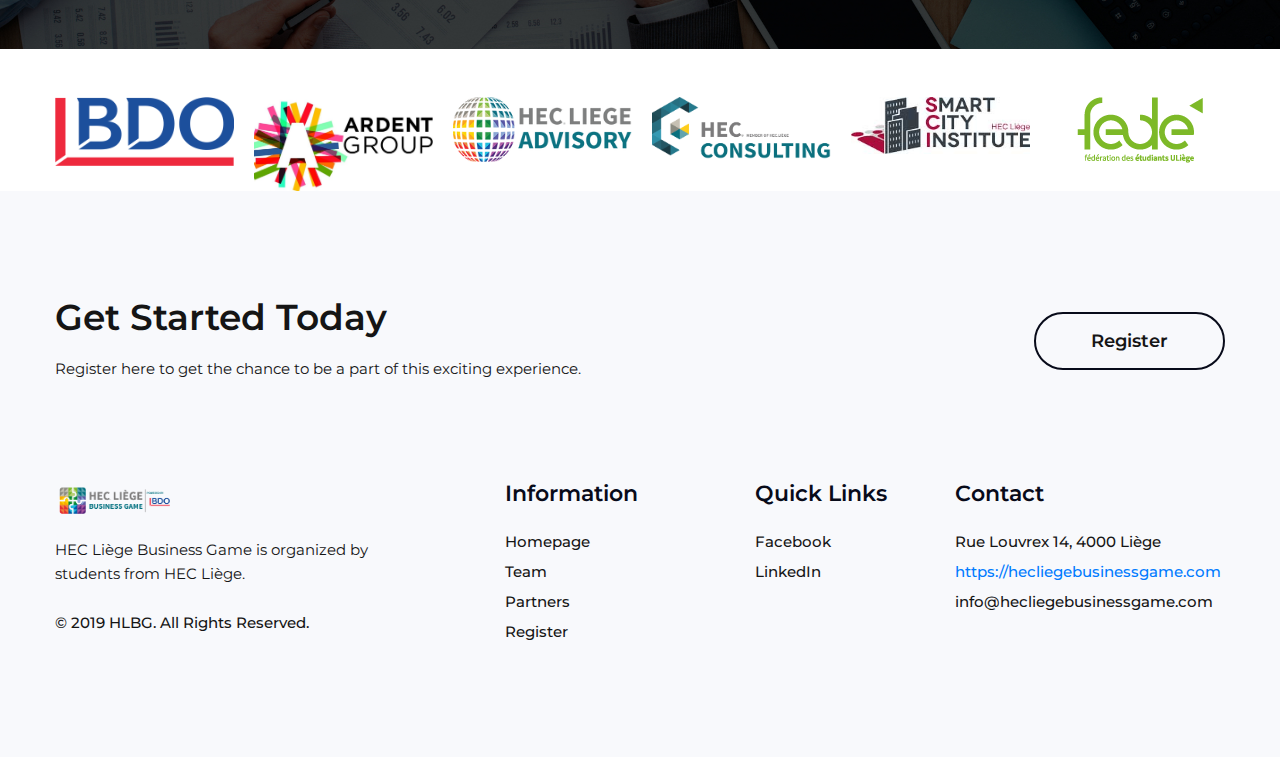
==== commit e108efdf: "sponsor change and schedule" ====
--- a/index.html
+++ b/index.html
@@ -334,7 +334,9 @@
     <div class="service-content-area">
         <div class="container">
             <div class="row mtn-30">
-                <div class="col-sm-6 col-lg-4">
+                <div class="col-sm-1 col-lg-1">
+                </div>
+                <div class="col-sm-5 col-lg-5">
                     <!-- Start Service Item -->
                     <div class="service-item">
                         <figure class="service-thumb">
@@ -355,7 +357,7 @@
                     <!-- End Service Item -->
                 </div>
 
-                <div class="col-sm-6 col-lg-4">
+                <div class="col-sm-5 col-lg-5">
                     <!-- Start Service Item -->
                     <div class="service-item">
                         <figure class="service-thumb">
@@ -371,28 +373,6 @@
                                 <h5><a href="challenges.html#social" class="stretched-link">Entertainment & Finance Challenge</a></h5>
                                 <p>Powered by</p>
                                 <img src="assets/img/brand-logo/ardent.jpg" alt="ardent"/>
-                            </div>
-                        </div>
-                    </div>
-                    <!-- End Service Item -->
-                </div>
-
-                <div class="col-sm-6 col-lg-4">
-                    <!-- Start Service Item -->
-                    <div class="service-item">
-                        <figure class="service-thumb">
-                            <a href="challenges.html#social"><img src="assets/img/comso.jpg" alt="HLBG-Challenge"/></a>
-
-                            <figcaption class="service-txt">
-                                <h5>Coming soon</h5>
-                            </figcaption>
-                        </figure>
-
-                        <div class="service-content">
-                            <div class="service-content-inner">
-                                <h5><a href="team.html" class="stretched-link">Interested in sponsoring a challenge ?</a></h5>
-                                <p>Get in touch with Maxime Théate</p>
-                                <img src="assets/img/brand-logo/coming.png" alt="ardent"/>
                             </div>
                         </div>
                     </div>
@@ -587,25 +567,12 @@
                     </div>
 
                     <div class="brand-logo-item"style="margin:10px padding:20px">
-                        <a href="partners.html"><img src="assets/img/brand-logo/coca.png" alt="coca"/></a>
-                    </div>
-
-                    <div class="brand-logo-item"style="margin:10px padding:20px">
                         <a href="partners.html"><img src="assets/img/brand-logo/advisory.png" alt="adv"/></a>
                     </div>
 
                     <div class="brand-logo-item"style="margin:10px padding:20px">
                         <a href="partners.html"><img src="assets/img/brand-logo/cons.png" alt="consulting"/></a>
                     </div>
-
-                    <div class="brand-logo-item"style="margin:10px padding:20px">
-                        <a href="partners.html"><img src="assets/img/brand-logo/camp.png" alt="campus"/></a>
-                    </div>
-
-                    <div class="brand-logo-item"style="margin:10px padding:20px">
-                        <a href="partners.html"><img src="assets/img/brand-logo/capitant.png" alt="capitant"/></a>
-                    </div>
-
                     <div class="brand-logo-item"style="margin:10px padding:20px">
                         <a href="partners.html"><img src="assets/img/brand-logo/sci.jpg" alt="sci"/></a>
                     </div>
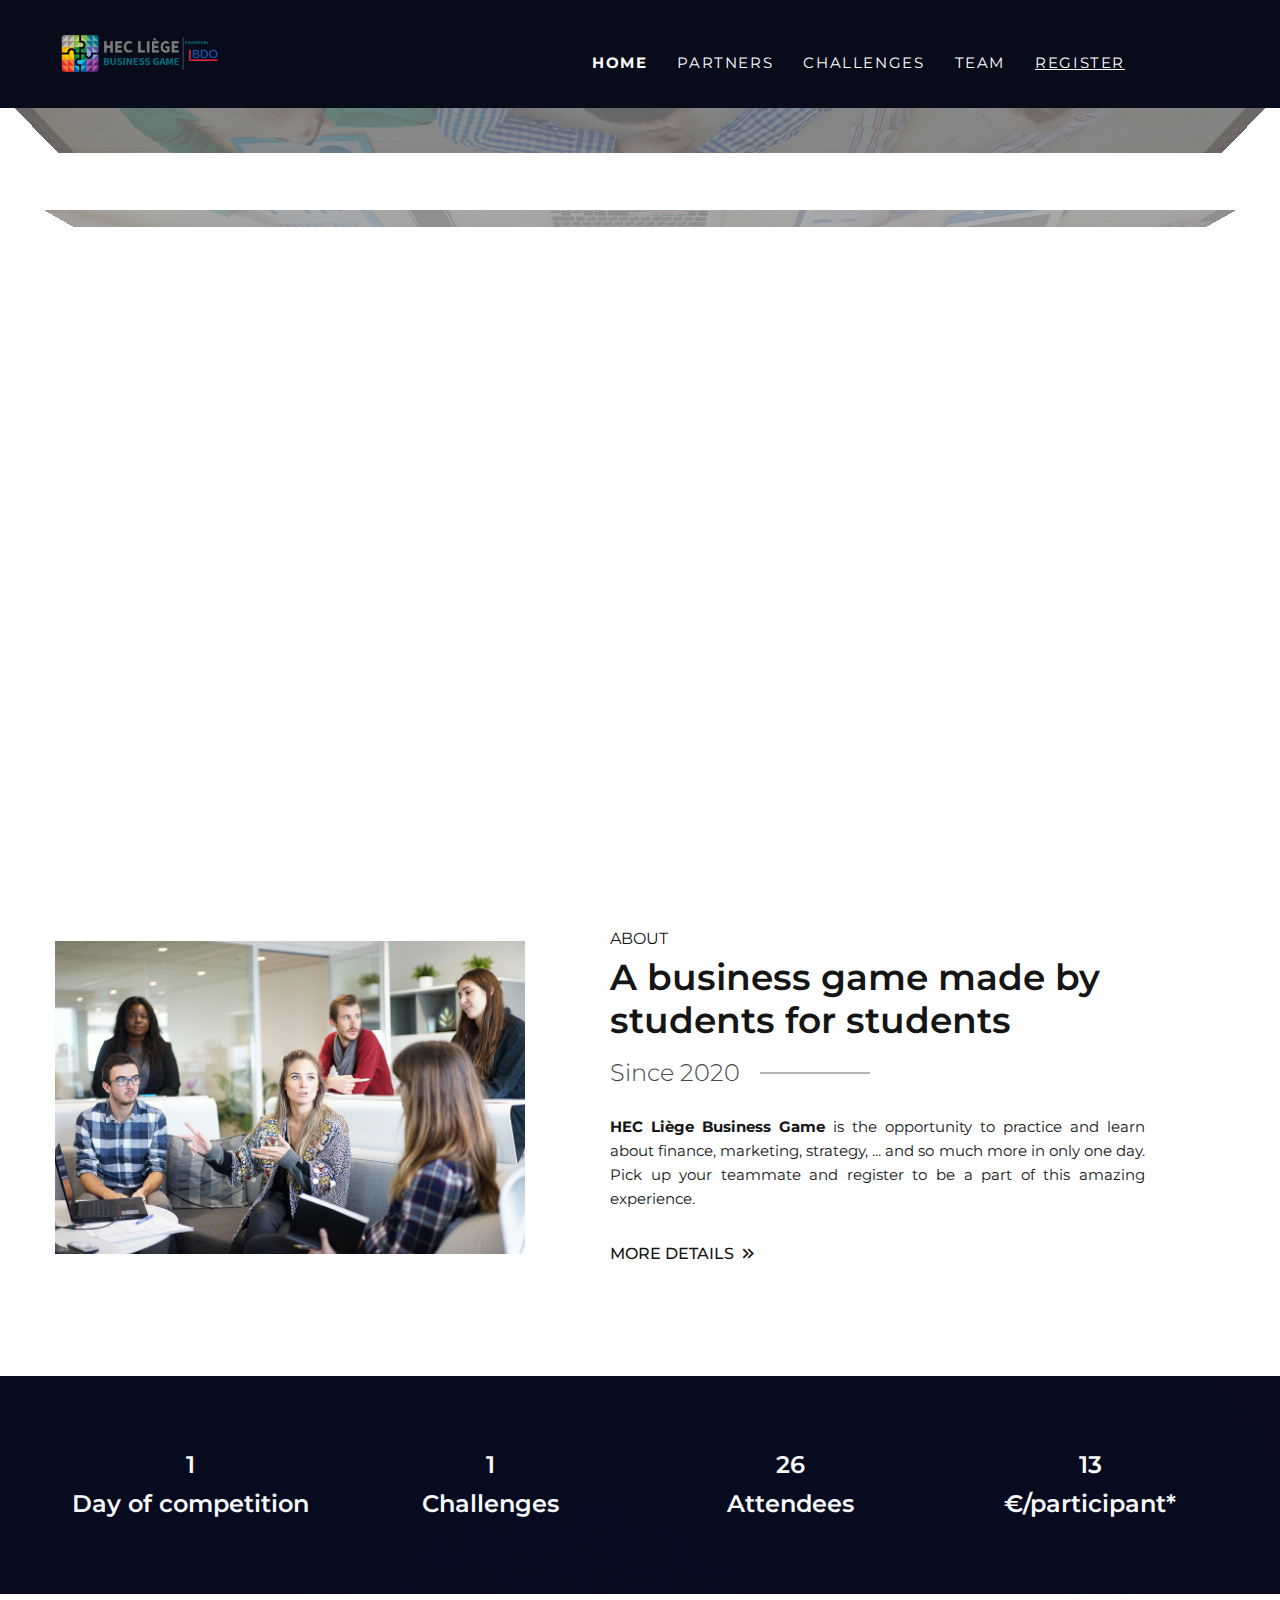
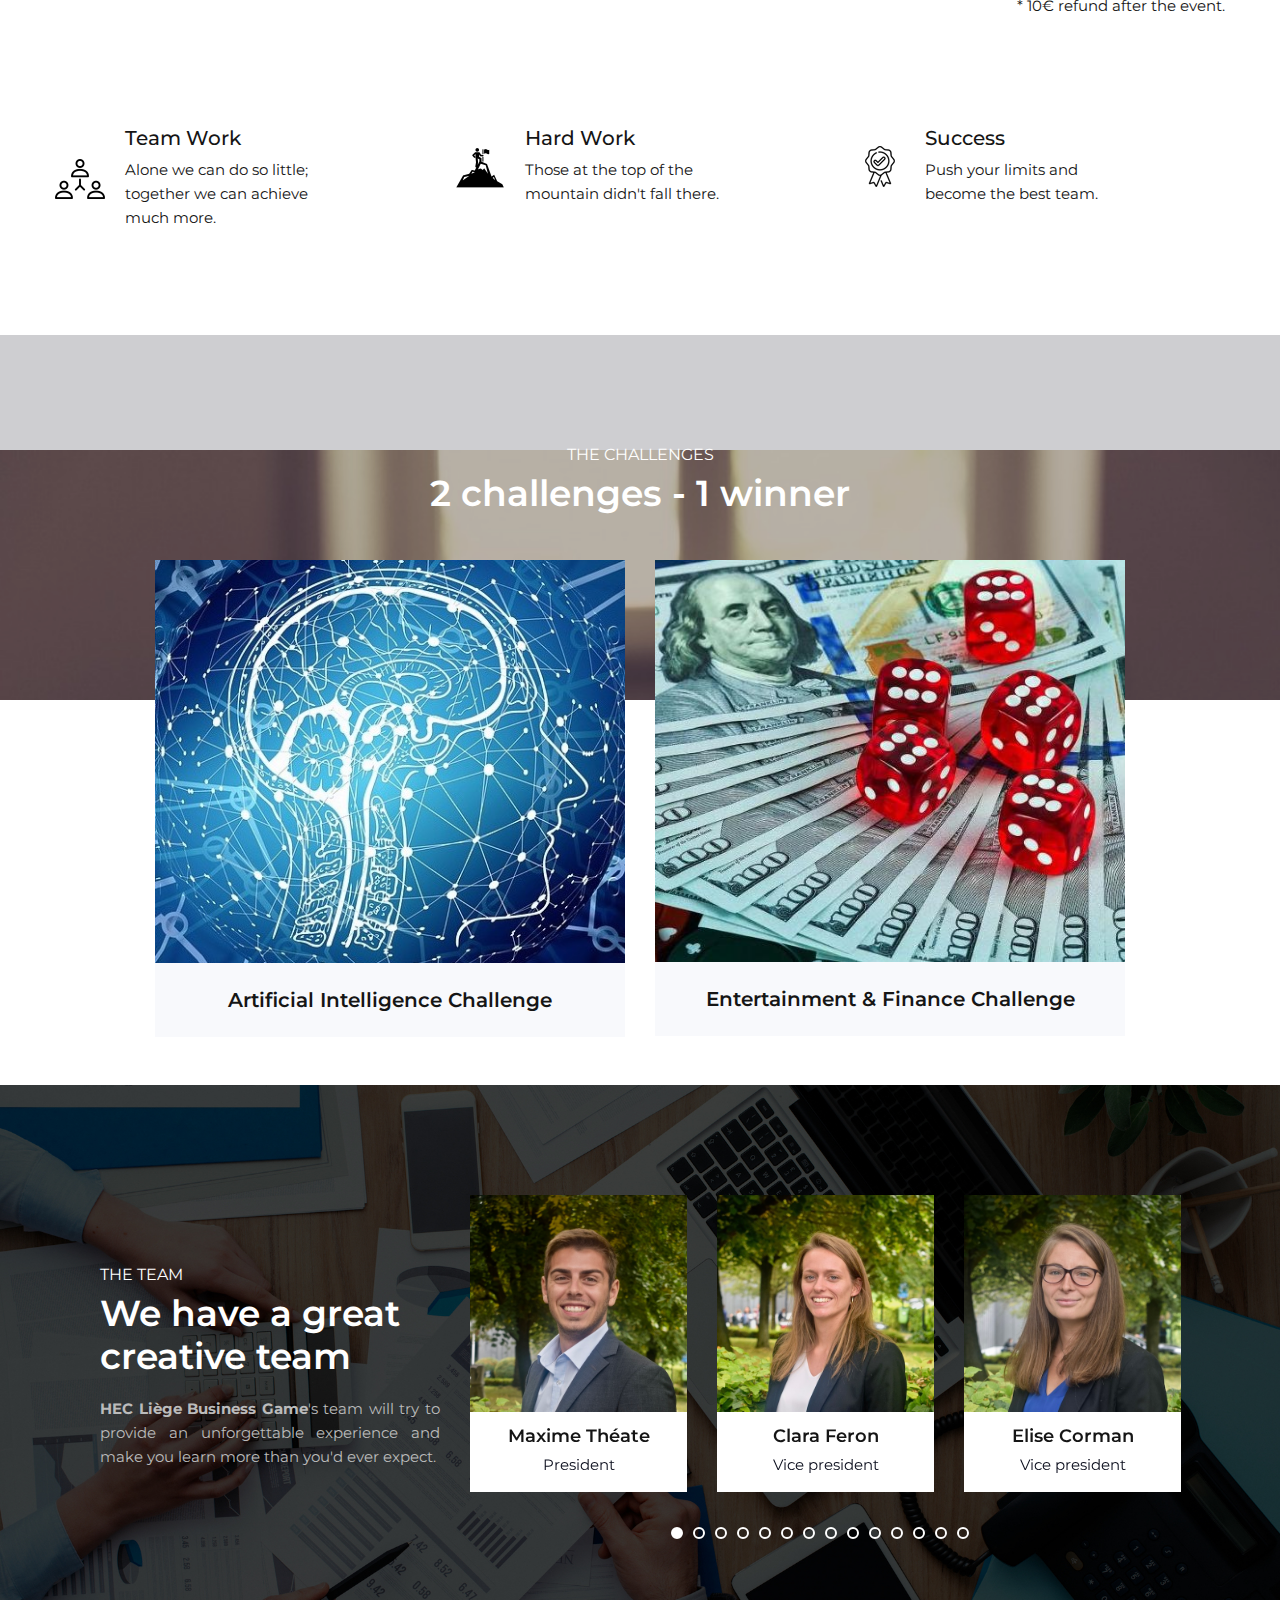
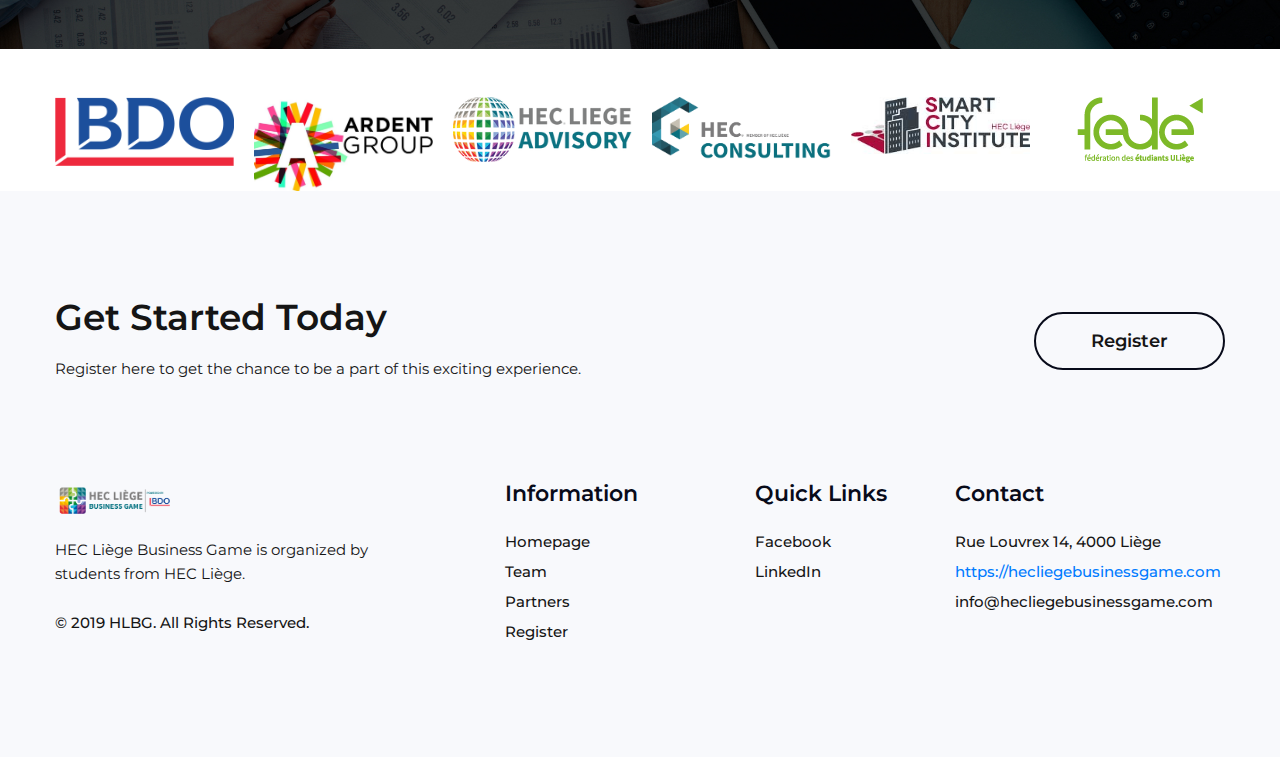
==== commit be113c55: "copyright" ====
--- a/index.html
+++ b/index.html
@@ -1,3 +1,5 @@
+ <!--== This code is the property of Valentin Goffin. Copyright © 2020 HEC Liège Business Game ==-->
+
 <!DOCTYPE html>
 <html class="no-js" lang="zxx">
 
